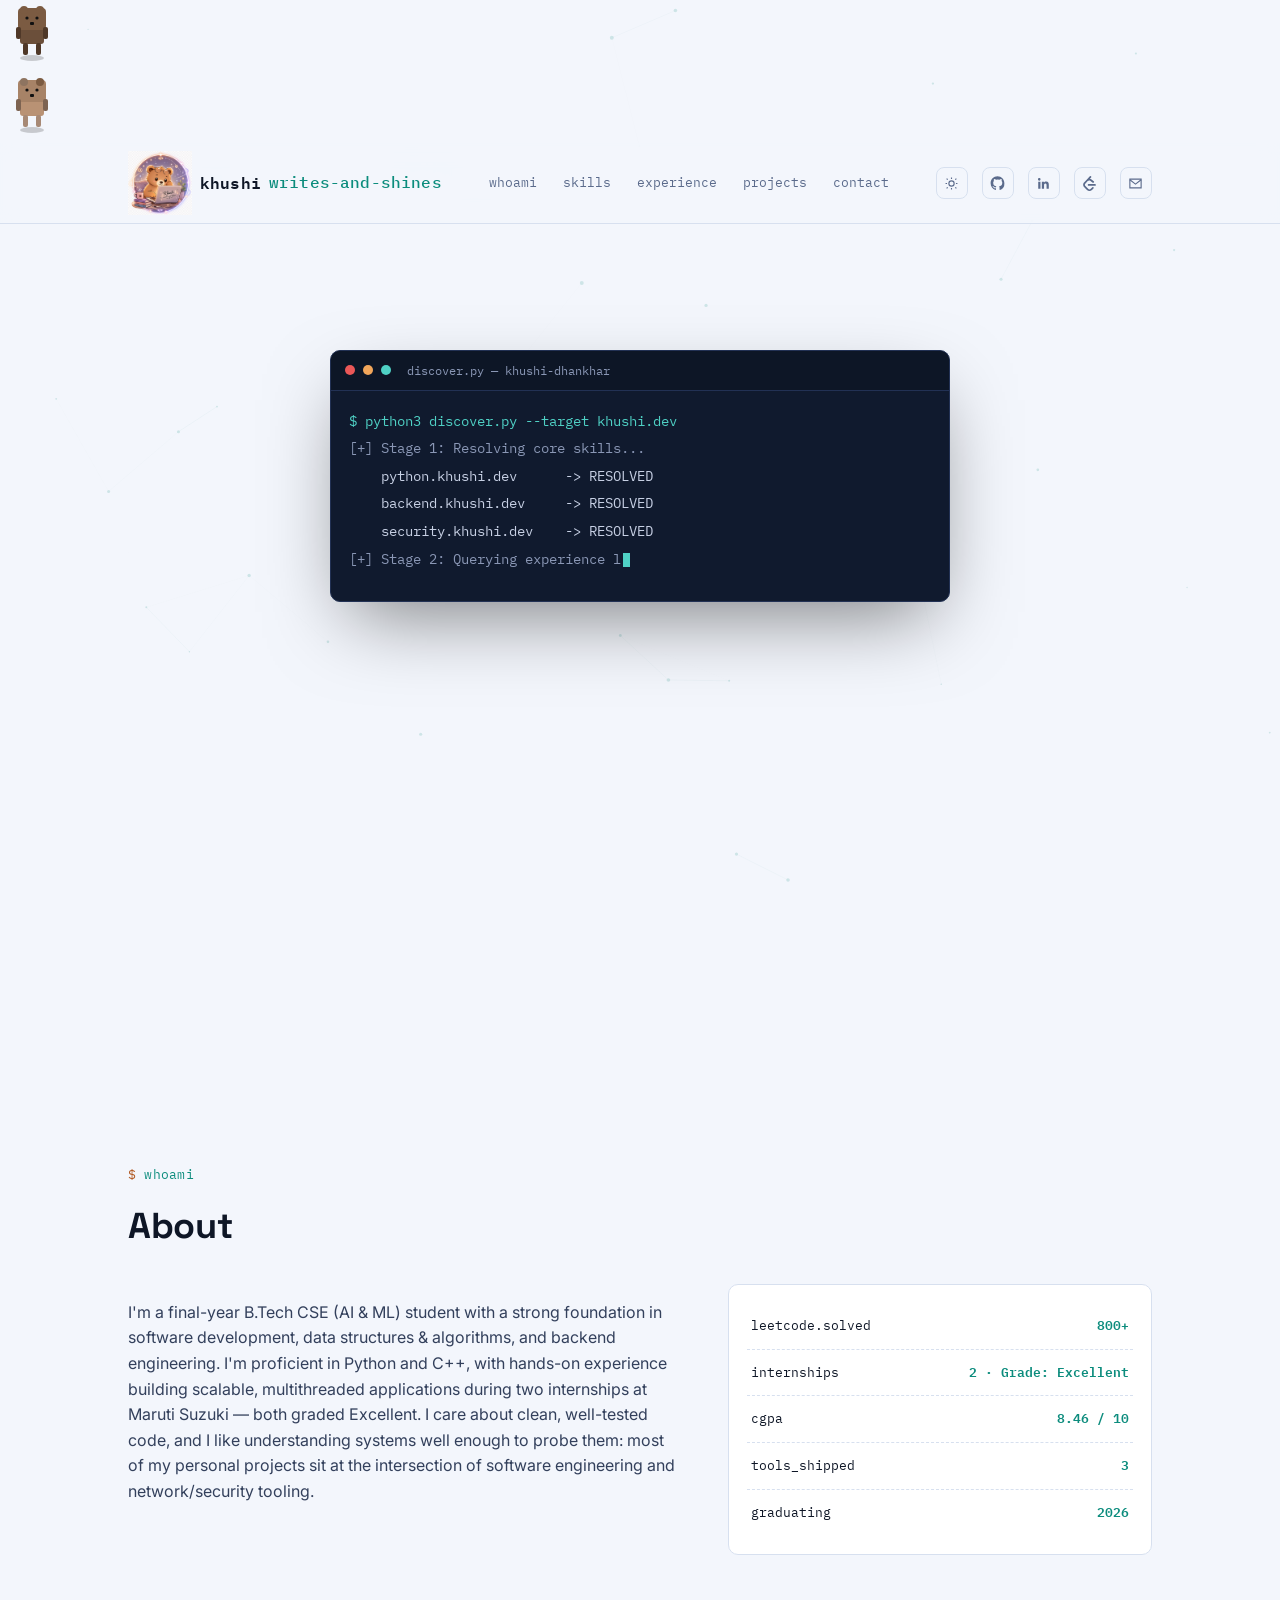
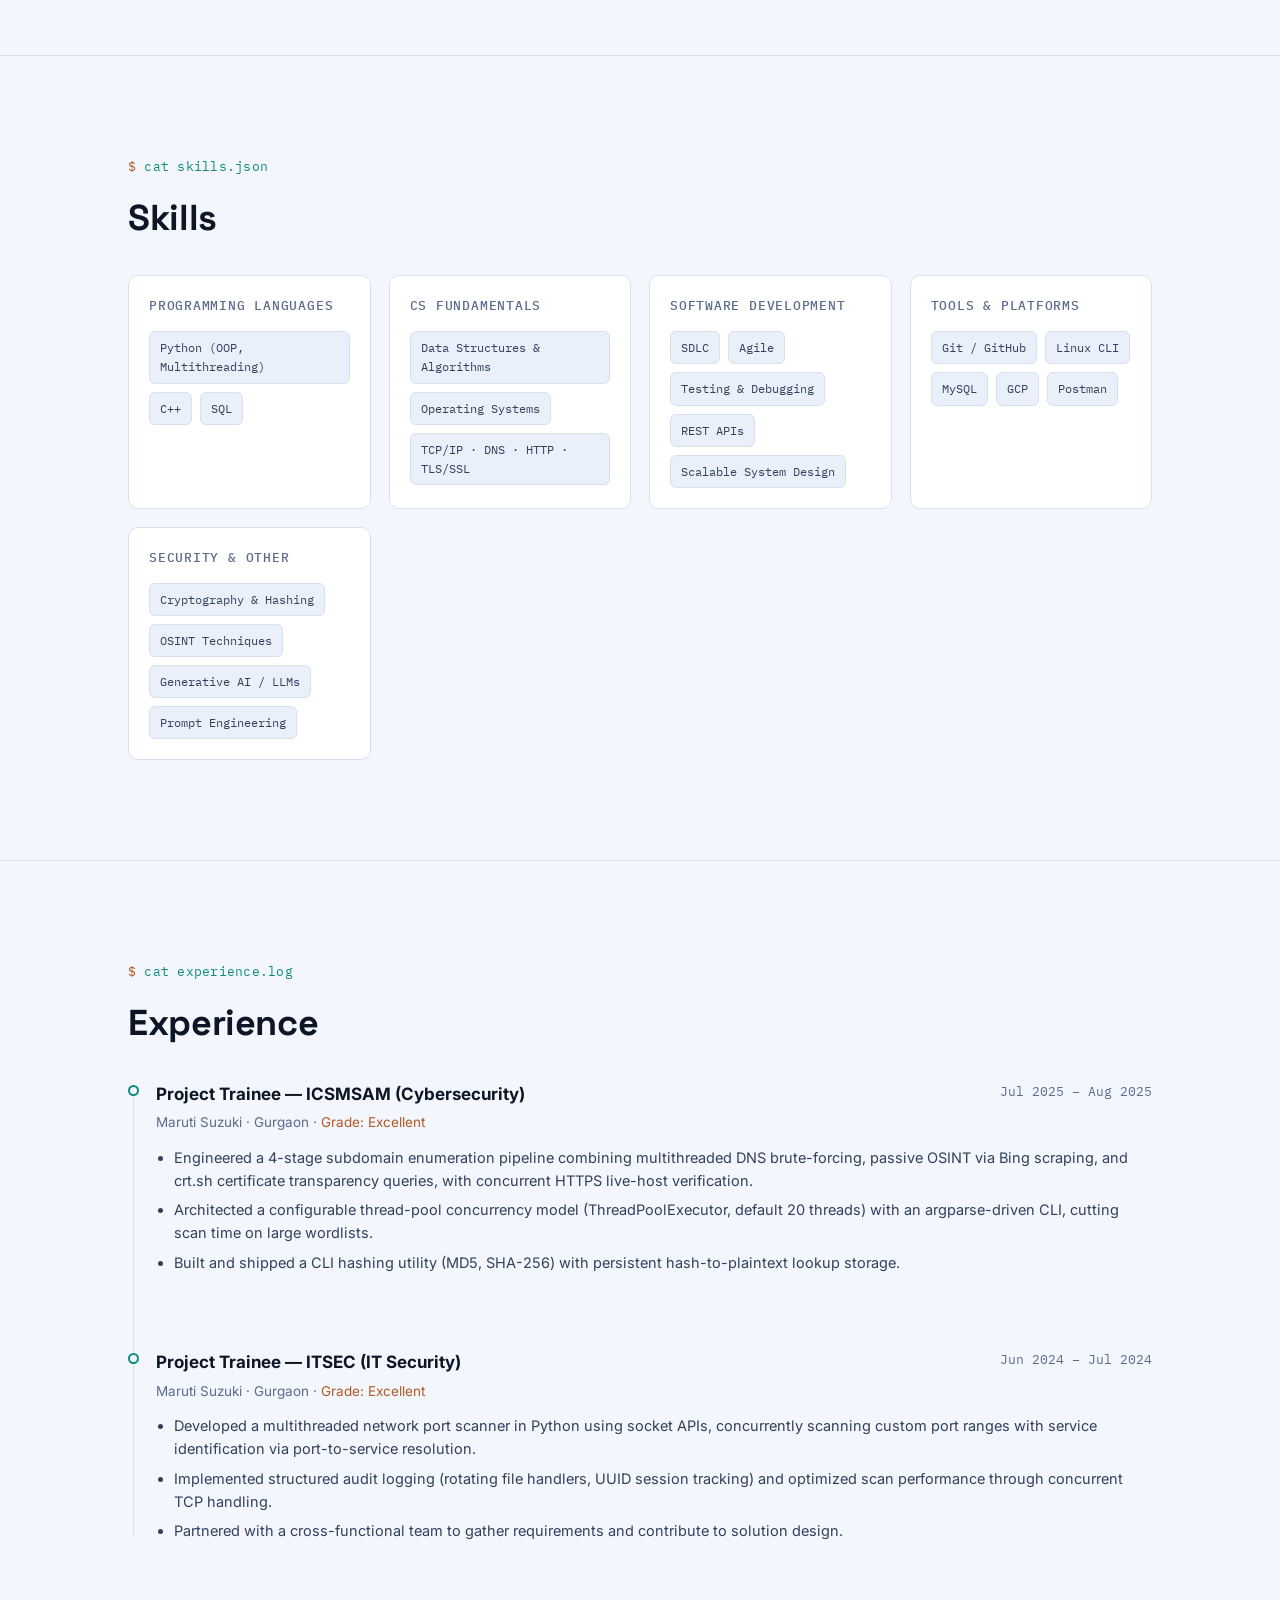
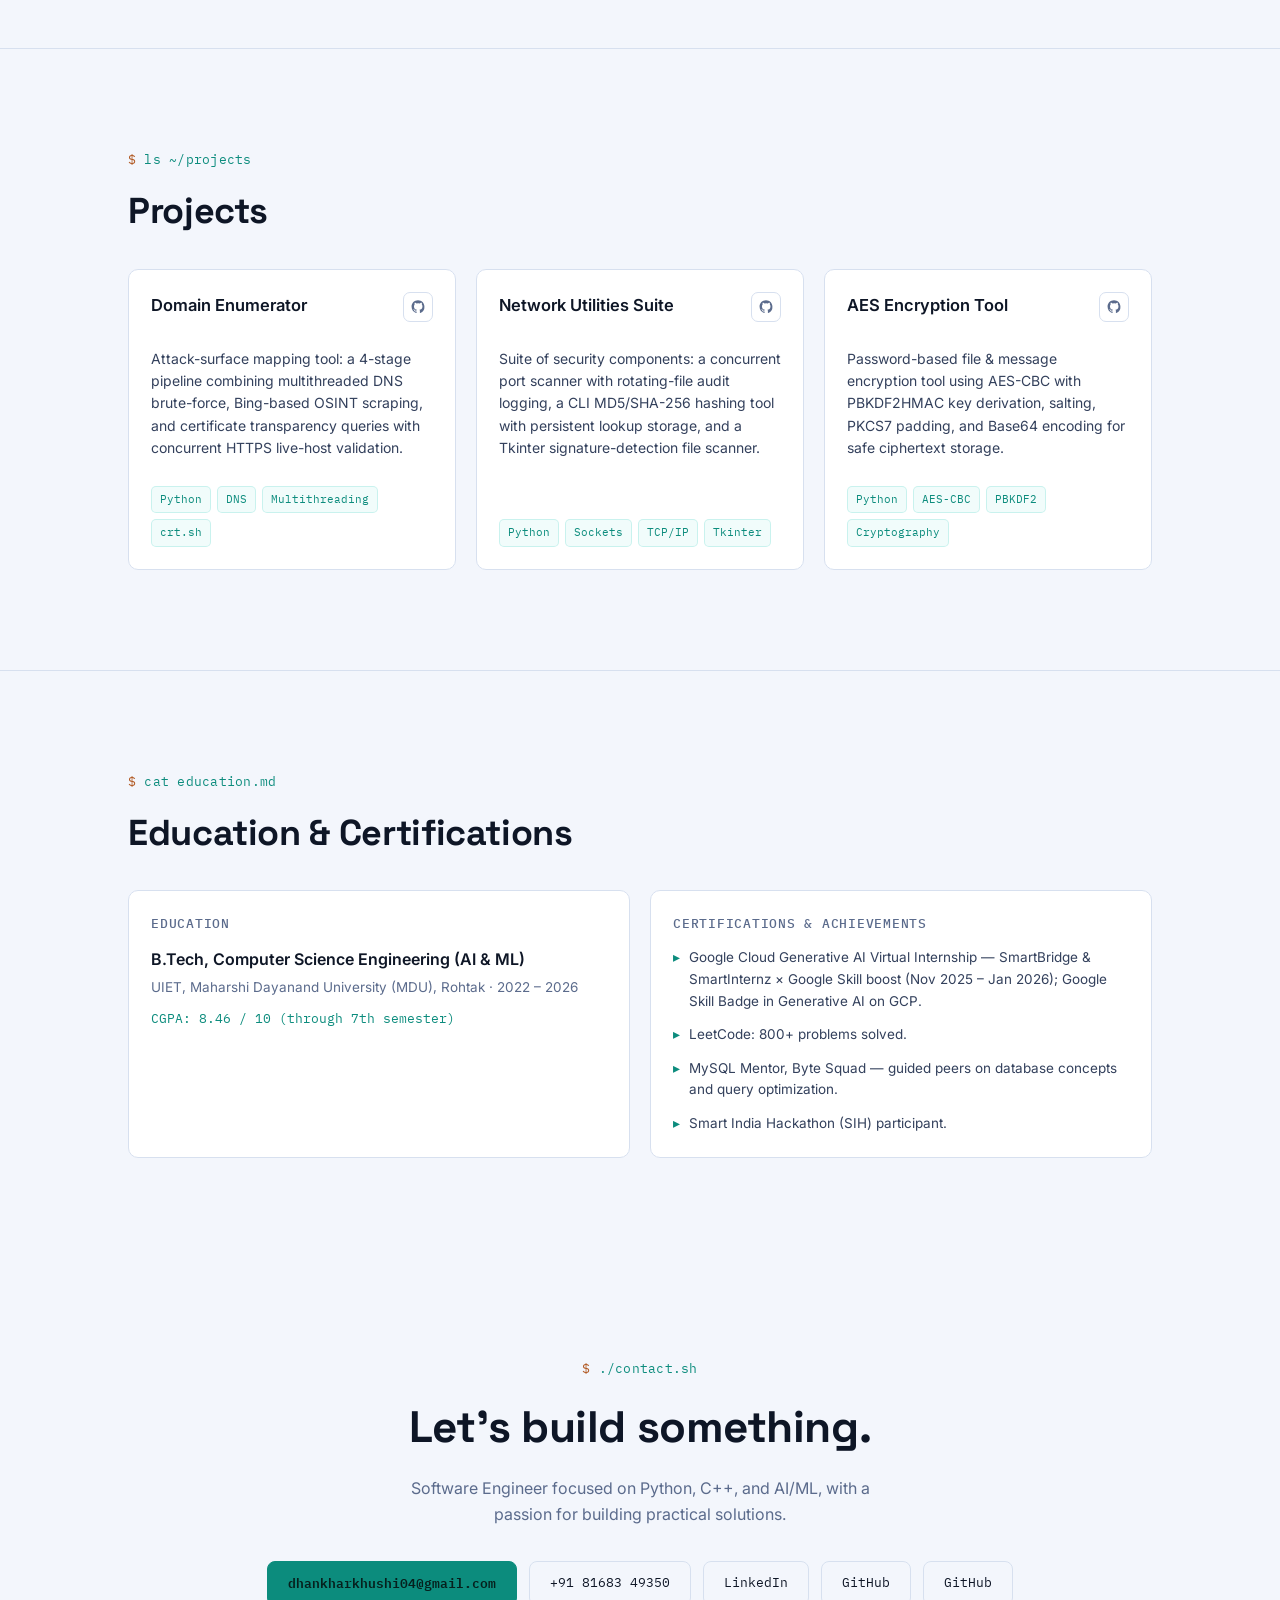
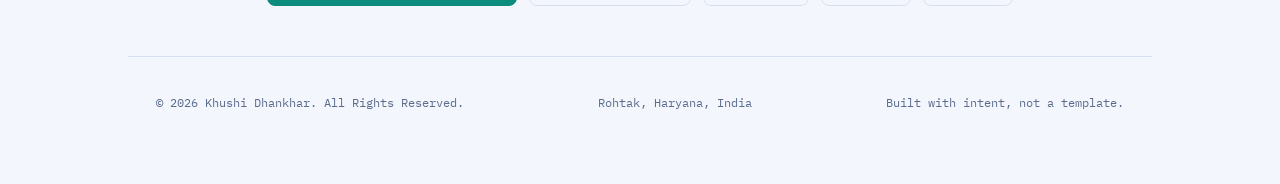
==== index.html @ 117ee854 "updated contact line" ====
<!DOCTYPE html>
<html lang="en">
<head>
<meta charset="UTF-8">
<meta name="viewport" content="width=device-width, initial-scale=1.0">
<title>Khushi Dhankhar — Software Engineer</title>
<link rel="icon" type="image/png" href="assets/icons/favicon4.png", height="32" width="32">  <!-- logo on tab -->

<link rel="preconnect" href="https://fonts.googleapis.com">
<link rel="preconnect" href="https://fonts.gstatic.com" crossorigin>
<link href="https://fonts.googleapis.com/css2?family=Space+Grotesk:wght@500;600;700&family=IBM+Plex+Mono:wght@400;500;600&family=Inter:wght@400;500;600;700&display=swap" rel="stylesheet">

<link rel="stylesheet" href="css/variables.css">
<link rel="stylesheet" href="css/header.css">
<link rel="stylesheet" href="css/hero.css">
<link rel="stylesheet" href="css/about.css">
<link rel="stylesheet" href="css/skills.css">
<link rel="stylesheet" href="css/experience.css">
<link rel="stylesheet" href="css/projects.css">
<link rel="stylesheet" href="css/education.css">
<link rel="stylesheet" href="css/footer.css">
<link rel="stylesheet" href="css/animations.css">
<link rel="stylesheet" href="css/responsive.css">

</head>
<body>

<canvas id="netbg"></canvas>

 <!-- Bear -->
    <div id="bear">
        <img src="bear/bear.svg" alt="Bear">
    </div>
    <div id="bear">
        <img src="bear/bear1.svg" alt="Bear">
    </div>

<header class="site">
  <div class="wrap">
    <a href="#top" class="logo">
      <!-- <svg class="logo-mark" viewBox="0 0 24 24" fill="currentColor" aria-hidden="true">
        <path d="M12 2c.6 3.4 1.4 5.6 2.6 6.8C15.8 10 18 10.8 21.4 11.4c.8.1.8 1.2 0 1.3-3.4.6-5.6 1.4-6.8 2.6-1.2 1.2-2 3.4-2.6 6.8-.1.8-1.2.8-1.3 0-.6-3.4-1.4-5.6-2.6-6.8C6.9 14.1 4.7 13.3 1.3 12.7c-.8-.1-.8-1.2 0-1.3 3.4-.6 5.6-1.4 6.8-2.6C9.3 7.6 10.1 5.4 10.7 2c.1-.8 1.2-.8 1.3 0Z"/>
      </svg> -->

      <img src="assets/icons/favicon4.png" alt="Khushi Writes and Shines Logo" class="logo-mark"> 
      khushi<span class="logo-accent">Writes-And-Shines</span>
    </a>
    <nav class="links">
      <a href="#about">whoami</a>
      <a href="#skills">skills</a>
      <a href="#experience">experience</a>
      <a href="#projects">projects</a>
      <a href="#contact">contact</a>
    </nav>
    <nav class="icons">
      <button id="themeToggle" class="theme-toggle" aria-label="Switch to light theme" aria-pressed="false">
        <svg class="icon-moon" viewBox="0 0 24 24" fill="none" stroke="currentColor" stroke-width="1.8"><path d="M21 12.8A9 9 0 1 1 11.2 3a7 7 0 0 0 9.8 9.8Z"/></svg>
        <svg class="icon-sun" viewBox="0 0 24 24" fill="none" stroke="currentColor" stroke-width="1.8"><circle cx="12" cy="12" r="4.2"/><path d="M12 2.5v2.4M12 19.1v2.4M4.2 4.2l1.7 1.7M18.1 18.1l1.7 1.7M2.5 12h2.4M19.1 12h2.4M4.2 19.8l1.7-1.7M18.1 5.9l1.7-1.7"/></svg>
      </button>
      <a href="https://github.com/KhushiDhankhar" target="_blank" rel="noopener" aria-label="GitHub">
        <svg viewBox="0 0 24 24" fill="currentColor"><path d="M12 .5C5.73.5.98 5.24.98 11.52c0 5.02 3.26 9.28 7.77 10.78.57.1.78-.25.78-.55v-2.1c-3.16.69-3.83-1.34-3.83-1.34-.52-1.31-1.26-1.66-1.26-1.66-1.03-.7.08-.69.08-.69 1.14.08 1.74 1.17 1.74 1.17 1.01 1.74 2.65 1.24 3.3.95.1-.73.4-1.24.72-1.53-2.52-.29-5.17-1.26-5.17-5.6 0-1.24.44-2.25 1.17-3.05-.12-.29-.51-1.45.11-3.02 0 0 .96-.31 3.14 1.16a10.9 10.9 0 0 1 5.72 0c2.18-1.47 3.14-1.16 3.14-1.16.62 1.57.23 2.73.11 3.02.73.8 1.17 1.81 1.17 3.05 0 4.35-2.66 5.31-5.19 5.59.41.35.77 1.04.77 2.1v3.11c0 .3.21.66.79.55A11.03 11.03 0 0 0 23 11.52C23 5.24 18.27.5 12 .5Z"/></svg>
      </a>
      <a href="https://linkedin.com/in/khushi-dhankhar-20130525a/" target="_blank" rel="noopener" aria-label="LinkedIn">
        <svg viewBox="0 0 24 24" fill="currentColor"><path d="M20.45 20.45h-3.56v-5.58c0-1.33-.02-3.04-1.85-3.04-1.86 0-2.14 1.45-2.14 2.94v5.68H9.34V9h3.42v1.56h.05c.48-.9 1.64-1.85 3.38-1.85 3.61 0 4.28 2.38 4.28 5.47v6.27ZM5.34 7.43a2.07 2.07 0 1 1 0-4.13 2.07 2.07 0 0 1 0 4.13ZM7.12 20.45H3.56V9h3.56v11.45Z"/></svg>
      </a>
      <a href="https://leetcode.com/u/khushi_915/" target="_blank" rel="noopener" aria-label="LeetCode">
      <svg role="img" viewBox="0 0 24 24" fill="currentColor">
        <path d="M13.483 0a1.374 1.374 0 0 0-.961.438L7.116 6.226l-3.854 4.126a5.266 5.266 0 0 0-1.209 2.104 5.35 5.35 0 0 0-.125.513 5.527 5.527 0 0 0 .062 2.362 5.83 5.83 0 0 0 .349 1.017 5.938 5.938 0 0 0 1.271 1.818l4.277 4.193.039.038c2.248 2.165 5.852 2.133 8.063-.074l2.396-2.392c.54-.54.54-1.414.003-1.955a1.378 1.378 0 0 0-1.951-.003l-2.396 2.392a3.021 3.021 0 0 1-4.205.038l-.02-.019-4.276-4.193c-.652-.64-.972-1.469-.948-2.263a2.68 2.68 0 0 1 .066-.523 2.545 2.545 0 0 1 .619-1.164L9.13 8.114c1.058-1.134 3.204-1.27 4.43-.278l3.501 2.831c.593.48 1.461.387 1.94-.207a1.384 1.384 0 0 0-.207-1.943l-3.5-2.831c-.8-.647-1.766-1.045-2.774-1.202l2.015-2.158A1.384 1.384 0 0 0 13.483 0zm-2.866 12.815a1.38 1.38 0 0 0-1.38 1.382 1.38 1.38 0 0 0 1.38 1.382H20.79a1.38 1.38 0 0 0 1.38-1.382 1.38 1.38 0 0 0-1.38-1.382z"/>
      </svg>
    </a>
      <a href="mailto:dhankharkhushi04@gmail.com" aria-label="Email">
        <svg viewBox="0 0 24 24" fill="none" stroke="currentColor" stroke-width="1.8"><path d="M3 5h18v14H3z"/><path d="m3 6 9 7 9-7"/></svg>
      </a>
    </nav>
  </div>
</header>

<main id="top">

  <!-- HERO -->
  <section class="hero" style="border:none; padding-bottom:20px;">
    <div class="terminal">
      <div class="terminal-bar">
        <span class="dot r"></span><span class="dot y"></span><span class="dot g"></span>
        <span class="terminal-title">discover.py — khushi-dhankhar</span>
      </div>
      <div class="terminal-body" id="termBody" aria-live="polite"></div>
    </div>

    <h1 class="hero-name" id="heroName">Khushi</h1>
    <div class="hero-role mono" id="heroRole">Backend Engineer | Systems & Security Focus</div>
    <div class="hero-loc" id="heroLoc">Rohtak, Haryana, India · Final-year B.Tech CSE (AI &amp; ML)</div>
    <div class="hero-cta" id="heroCta">
      <a class="btn primary" href=".\assets\Khushi_Dhankhar_Resume_Generic.pdf" target="_blank" rel="noopener">↓ Resume</a>
      <a class="btn" href="https://github.com/KhushiDhankhar" target="_blank" rel="noopener">GitHub</a>
      <a class="btn" href="#projects">View Projects</a>
    </div>

    <div class="scroll-cue" id="scrollCue">SCROLL<div class="bar"></div></div>
  </section>

 <!-- ABOUT -->
  <section id="about">
    <div class="wrap">
      <div class="eyebrow">whoami</div>
      <h2 class="sec-title fade-up">About</h2>
      <div class="about-grid">
        <p class="fade-up">
          I'm a final-year B.Tech CSE (AI &amp; ML) student with a strong foundation in software development,
          data structures &amp; algorithms, and backend engineering. I'm proficient in Python and C++, with
          hands-on experience building scalable, multithreaded applications during two internships at
          Maruti Suzuki — both graded Excellent. I care about clean, well-tested code, and I like understanding
          systems well enough to probe them: most of my personal projects sit at the intersection of software
          engineering and network/security tooling.
        </p>
        <div class="stat-panel fade-up">
          <div class="stat-row"><span>leetcode.solved</span><span class="val">800+</span></div>
          <div class="stat-row"><span>internships</span><span class="val">2 · Grade: Excellent</span></div>
          <div class="stat-row"><span>cgpa</span><span class="val">8.46 / 10</span></div>
          <div class="stat-row"><span>tools_shipped</span><span class="val">3</span></div>
          <div class="stat-row"><span>graduating</span><span class="val">2026</span></div>
        </div>
      </div>
    </div>
  </section>

  <!-- SKILLS -->
  <section id="skills">
    <div class="wrap">
      <div class="eyebrow">cat skills.json</div>
      <h2 class="sec-title fade-up">Skills</h2>
      <div class="skills-grid">
        <div class="skill-card fade-up">
          <h3>Programming Languages</h3>
          <div class="chips">
            <span class="chip">Python (OOP, Multithreading)</span>
            <span class="chip">C++</span>
            <span class="chip">SQL</span>
          </div>
        </div>
        <div class="skill-card fade-up">
          <h3>CS Fundamentals</h3>
          <div class="chips">
            <span class="chip">Data Structures &amp; Algorithms</span>
            <span class="chip">Operating Systems</span>
            <span class="chip">TCP/IP · DNS · HTTP · TLS/SSL</span>
          </div>
        </div>
        <div class="skill-card fade-up">
          <h3>Software Development</h3>
          <div class="chips">
            <span class="chip">SDLC</span>
            <span class="chip">Agile</span>
            <span class="chip">Testing &amp; Debugging</span>
            <span class="chip">REST APIs</span>
            <span class="chip">Scalable System Design</span>
          </div>
        </div>
        <div class="skill-card fade-up">
          <h3>Tools &amp; Platforms</h3>
          <div class="chips">
            <span class="chip">Git / GitHub</span>
            <span class="chip">Linux CLI</span>
            <span class="chip">MySQL</span>
            <span class="chip">GCP</span>
            <span class="chip">Postman</span>
          </div>
        </div>
        <div class="skill-card fade-up">
          <h3>Security &amp; Other</h3>
          <div class="chips">
            <span class="chip">Cryptography &amp; Hashing</span>
            <span class="chip">OSINT Techniques</span>
            <span class="chip">Generative AI / LLMs</span>
            <span class="chip">Prompt Engineering</span>
          </div>
        </div>
      </div>
    </div>
  </section>

  <!-- EXPERIENCE -->
  <section id="experience">
    <div class="wrap">
      <div class="eyebrow">cat experience.log</div>
      <h2 class="sec-title fade-up">Experience</h2>
      <div class="timeline">
        <div class="tl-item fade-up">
          <div class="tl-dot"></div>
          <div class="tl-head">
            <div class="tl-role"><b>Project Trainee — ICSMSAM (Cybersecurity)</b></div>
            <div class="tl-date">Jul 2025 – Aug 2025</div>
          </div>
          <div class="tl-sub">Maruti Suzuki · Gurgaon · <span class="grade">Grade: Excellent</span></div>
          <ul>
            <li>Engineered a 4-stage subdomain enumeration pipeline combining multithreaded DNS brute-forcing, passive OSINT via Bing scraping, and crt.sh certificate transparency queries, with concurrent HTTPS live-host verification.</li>
            <li>Architected a configurable thread-pool concurrency model (ThreadPoolExecutor, default 20 threads) with an argparse-driven CLI, cutting scan time on large wordlists.</li>
            <li>Built and shipped a CLI hashing utility (MD5, SHA-256) with persistent hash-to-plaintext lookup storage.</li>
          </ul>
          <br>
        </div>
        <div class="tl-item fade-up">
          <div class="tl-dot"></div>
          <div class="tl-head">
            <div class="tl-role"><b>Project Trainee — ITSEC (IT Security)</b></div>
            <div class="tl-date">Jun 2024 – Jul 2024</div>
          </div>
          <div class="tl-sub">Maruti Suzuki · Gurgaon · <span class="grade">Grade: Excellent</span></div>
          <ul>
            <li>Developed a multithreaded network port scanner in Python using socket APIs, concurrently scanning custom port ranges with service identification via port-to-service resolution.</li>
            <li>Implemented structured audit logging (rotating file handlers, UUID session tracking) and optimized scan performance through concurrent TCP handling.</li>
            <li>Partnered with a cross-functional team to gather requirements and contribute to solution design.</li>
          </ul>
        </div>
      </div>
    </div>
  </section>

  <!-- PROJECTS -->
  <section id="projects">
    <div class="wrap">
      <div class="eyebrow">ls ~/projects</div>
      <h2 class="sec-title fade-up">Projects</h2>
      <div class="proj-grid">
        <div class="proj-card fade-up">
          <div class="proj-top">
            <div class="proj-title">Domain Enumerator</div>
            <a class="proj-link" href="https://github.com/KhushiDhankhar/subdomain-enumerator" target="_blank" rel="noopener" aria-label="View on GitHub">
              <svg viewBox="0 0 24 24" fill="currentColor"><path d="M12 .5C5.73.5.98 5.24.98 11.52c0 5.02 3.26 9.28 7.77 10.78.57.1.78-.25.78-.55v-2.1c-3.16.69-3.83-1.34-3.83-1.34-.52-1.31-1.26-1.66-1.26-1.66-1.03-.7.08-.69.08-.69 1.14.08 1.74 1.17 1.74 1.17 1.01 1.74 2.65 1.24 3.3.95.1-.73.4-1.24.72-1.53-2.52-.29-5.17-1.26-5.17-5.6 0-1.24.44-2.25 1.17-3.05-.12-.29-.51-1.45.11-3.02 0 0 .96-.31 3.14 1.16a10.9 10.9 0 0 1 5.72 0c2.18-1.47 3.14-1.16 3.14-1.16.62 1.57.23 2.73.11 3.02.73.8 1.17 1.81 1.17 3.05 0 4.35-2.66 5.31-5.19 5.59.41.35.77 1.04.77 2.1v3.11c0 .3.21.66.79.55A11.03 11.03 0 0 0 23 11.52C23 5.24 18.27.5 12 .5Z"/></svg>
            </a>
          </div>
          <p class="proj-desc">Attack-surface mapping tool: a 4-stage pipeline combining multithreaded DNS brute-force, Bing-based OSINT scraping, and certificate transparency queries with concurrent HTTPS live-host validation.</p>
          <div class="proj-tags"><span>Python</span><span>DNS</span><span>Multithreading</span><span>crt.sh</span></div>
        </div>

        <div class="proj-card fade-up">
          <div class="proj-top">
            <div class="proj-title">Network Utilities Suite</div>
            <a class="proj-link" href="https://github.com/KhushiDhankhar/network-utilitity-tools" target="_blank" rel="noopener" aria-label="View on GitHub">
              <svg viewBox="0 0 24 24" fill="currentColor"><path d="M12 .5C5.73.5.98 5.24.98 11.52c0 5.02 3.26 9.28 7.77 10.78.57.1.78-.25.78-.55v-2.1c-3.16.69-3.83-1.34-3.83-1.34-.52-1.31-1.26-1.66-1.26-1.66-1.03-.7.08-.69.08-.69 1.14.08 1.74 1.17 1.74 1.17 1.01 1.74 2.65 1.24 3.3.95.1-.73.4-1.24.72-1.53-2.52-.29-5.17-1.26-5.17-5.6 0-1.24.44-2.25 1.17-3.05-.12-.29-.51-1.45.11-3.02 0 0 .96-.31 3.14 1.16a10.9 10.9 0 0 1 5.72 0c2.18-1.47 3.14-1.16 3.14-1.16.62 1.57.23 2.73.11 3.02.73.8 1.17 1.81 1.17 3.05 0 4.35-2.66 5.31-5.19 5.59.41.35.77 1.04.77 2.1v3.11c0 .3.21.66.79.55A11.03 11.03 0 0 0 23 11.52C23 5.24 18.27.5 12 .5Z"/></svg>
            </a>
          </div>
          <p class="proj-desc">Suite of security components: a concurrent port scanner with rotating-file audit logging, a CLI MD5/SHA-256 hashing tool with persistent lookup storage, and a Tkinter signature-detection file scanner.</p>
          <div class="proj-tags"><span>Python</span><span>Sockets</span><span>TCP/IP</span><span>Tkinter</span></div>
        </div>

        <div class="proj-card fade-up">
          <div class="proj-top">
            <div class="proj-title">AES Encryption Tool</div>
            <a class="proj-link" href="https://github.com/KhushiDhankhar/aes-cbc-encrytption-decryption-tool" target="_blank" rel="noopener" aria-label="View on GitHub">
              <svg viewBox="0 0 24 24" fill="currentColor"><path d="M12 .5C5.73.5.98 5.24.98 11.52c0 5.02 3.26 9.28 7.77 10.78.57.1.78-.25.78-.55v-2.1c-3.16.69-3.83-1.34-3.83-1.34-.52-1.31-1.26-1.66-1.26-1.66-1.03-.7.08-.69.08-.69 1.14.08 1.74 1.17 1.74 1.17 1.01 1.74 2.65 1.24 3.3.95.1-.73.4-1.24.72-1.53-2.52-.29-5.17-1.26-5.17-5.6 0-1.24.44-2.25 1.17-3.05-.12-.29-.51-1.45.11-3.02 0 0 .96-.31 3.14 1.16a10.9 10.9 0 0 1 5.72 0c2.18-1.47 3.14-1.16 3.14-1.16.62 1.57.23 2.73.11 3.02.73.8 1.17 1.81 1.17 3.05 0 4.35-2.66 5.31-5.19 5.59.41.35.77 1.04.77 2.1v3.11c0 .3.21.66.79.55A11.03 11.03 0 0 0 23 11.52C23 5.24 18.27.5 12 .5Z"/></svg>
            </a>
          </div>
          <p class="proj-desc">Password-based file &amp; message encryption tool using AES-CBC with PBKDF2HMAC key derivation, salting, PKCS7 padding, and Base64 encoding for safe ciphertext storage.</p>
          <div class="proj-tags"><span>Python</span><span>AES-CBC</span><span>PBKDF2</span><span>Cryptography</span></div>
        </div>
      </div>
    </div>
  </section>

  <!-- EDUCATION & CERTS -->
  <section id="education">
    <div class="wrap">
      <div class="eyebrow">cat education.md</div>
      <h2 class="sec-title fade-up">Education &amp; Certifications</h2>
      <div class="edu-grid">
        <div class="edu-card fade-up">
          <h3>Education</h3>
          <div class="degree">B.Tech, Computer Science Engineering (AI &amp; ML)</div>
          <div class="school">UIET, Maharshi Dayanand University (MDU), Rohtak · 2022 – 2026</div>
          <div class="cgpa">CGPA: 8.46 / 10 (through 7th semester)</div>
        </div>
        <div class="edu-card fade-up">
          <h3>Certifications &amp; Achievements</h3>
          <ul class="cert-list">
            <li>Google Cloud Generative AI Virtual Internship — SmartBridge &amp; SmartInternz × Google Skill boost (Nov 2025 – Jan 2026); Google Skill Badge in Generative AI on GCP.</li>
            <li>LeetCode: 800+ problems solved.</li>
            <li>MySQL Mentor, Byte Squad — guided peers on database concepts and query optimization.</li>
            <li>Smart India Hackathon (SIH) participant.</li>
          </ul>
        </div>
      </div>
    </div>
  </section>

  <!-- CONTACT -->
  <footer id="contact">
    <div class="wrap">
      <div class="eyebrow" style="justify-content:center;">./contact.sh</div>
      <h2 class="fade-up">Let's build something.</h2>
      <p class="sub fade-up">Software Engineer focused on Python, C++, and AI/ML, with a passion for building practical solutions.</p>
      <div class="contact-row fade-up">
        <a class="btn primary" href="mailto:dhankharkhushi04@gmail.com">dhankharkhushi04@gmail.com</a>
        <a class="btn" href="tel:+918168349350">+91 81683 49350</a>
        <a class="btn" href="https://linkedin.com/in/khushi-dhankhar-20130525a/" target="_blank" rel="noopener">LinkedIn</a>
        <a class="btn" href="https://github.com/KhushiDhankhar" target="_blank" rel="noopener">GitHub</a>
        <a class="btn" href="https://github.com/KhushiDhankhar" target="_blank" rel="noopener">GitHub</a>
      </div>
      <div class="foot-bottom wrap">
        <p>&copy; <span id="copyright-year"></span> Khushi Dhankhar. All Rights Reserved.</p>
        <span>Rohtak, Haryana, India</span>
        <span>Built with intent, not a template.</span>
      </div>
    </div>
  </footer>

</main>


<script src="js/script.js"></script>
<!-- <script src="bear/bear.js"></script> -->

</body>
</html>
---- css/variables.css ----
:root{
    --ink:#0A0F1C;
    --panel:#101A2E;
    --panel-2:#0D1626;
    --line:#223154;
    --text:#E9EDF5;
    --muted:#8A97B5;
    --signal:#4FD1C5;
    --amber:#F2A65A;
    --body-text:#C7D0E4;
    --header-bg:rgba(10,15,28,0.82);
    --radius:10px;
    --maxw:1080px;

    /* terminal always stays dark regardless of page theme — real terminals do */
    --term-bg:#101A2E;
    --term-bg2:#0D1626;
    --term-border:#223154;
    --term-text:#C7D0E4;
    --term-muted:#8A97B5;
    --term-signal:#4FD1C5;
  }

  html[data-theme="light"]{
    --ink:#F3F6FC;
    --panel:#FFFFFF;
    --panel-2:#EAF0F9;
    --line:#D7E0EF;
    --text:#0E1626;
    --muted:#5B6B8C;
    --signal:#0C8C7D;
    --amber:#B15A24;
    --body-text:#33405C;
    --header-bg:rgba(243,246,252,0.86);
  }

  body{transition:background-color .35s ease, color .35s ease;}
  header.site, .terminal, .stat-panel, .skill-card, .proj-card, .edu-card, .btn, .chip, .proj-tags span{
    transition:background-color .35s ease, border-color .35s ease, color .35s ease;
  }

  *{box-sizing:border-box;}
  html{scroll-behavior:smooth;}
  body{
    margin:0;
    background:var(--ink);
    color:var(--text);
    font-family:'Inter', sans-serif;
    line-height:1.6;
    -webkit-font-smoothing:antialiased;
  }
  ::selection{background:var(--signal); color:#06201D;}

  a{color:inherit;}
  a:focus-visible, button:focus-visible{
    outline:2px solid var(--signal);
    outline-offset:3px;
    border-radius:4px;
  }

  h1,h2,h3{font-family:'Space Grotesk', sans-serif; margin:0; letter-spacing:-0.01em;}
  .mono{font-family:'IBM Plex Mono', monospace;}

  .wrap{max-width:var(--maxw); margin:0 auto; padding:0 28px;}

  /* ---------- ambient network background ---------- */
  #netbg{
    position:fixed; inset:0; z-index:0; pointer-events:none;
    opacity:0.35;
  }
---- css/header.css ----
/* ---------- sticky header ---------- */
  header.site{
    position:sticky; top:0; z-index:50;
    background:var(--header-bg);
    backdrop-filter:blur(10px);
    border-bottom:1px solid var(--line);
  }
  header.site .wrap{
    display:flex; align-items:center; justify-content:space-between;
    height:80px;
  }
  .logo{
    font-family:'IBM Plex Mono', monospace;
    font-weight:600; font-size:16px; letter-spacing:0.01em;
    color:var(--text); text-decoration:none;
    display:flex; align-items:center; gap:8px;
    text-transform:lowercase;
  }
  .logo-accent{
    color:var(--signal); font-weight:500;
  }
  .logo-mark{
    width:64px; height:64px; color:var(--amber); flex-shrink:0;
    animation:sparkle 3.2s ease-in-out infinite;
    transform-origin:center;
  }
  @keyframes sparkle{
    0%, 100%{opacity:1; transform:scale(1) rotate(0deg);}
    50%{opacity:0.75; transform:scale(0.88) rotate(8deg);}
  }
  nav.links{display:flex; gap:26px; align-items:center;}
  nav.links a{
    font-family:'IBM Plex Mono', monospace;
    font-size:13px; color:var(--muted); text-decoration:none;
    transition:color .2s ease;
  }
  nav.links a:hover{color:var(--signal);}
  nav.icons{display:flex; gap:14px;}
  nav.icons a{
    width:32px; height:32px; display:flex; align-items:center; justify-content:center;
    border:1px solid var(--line); border-radius:8px; color:var(--muted);
    transition:all .2s ease;
  }
  nav.icons a:hover{color:var(--signal); border-color:var(--signal);}
  nav.icons svg{width:15px; height:15px;}

  .theme-toggle{
    width:32px; height:32px; display:flex; align-items:center; justify-content:center;
    border:1px solid var(--line); border-radius:8px; color:var(--muted);
    background:transparent; cursor:pointer; transition:all .2s ease;
    padding:0;
  }
  .theme-toggle:hover{color:var(--signal); border-color:var(--signal);}
  .theme-toggle svg{width:15px; height:15px;}
  .theme-toggle .icon-sun{display:none;}
  html[data-theme="light"] .theme-toggle .icon-sun{display:block;}
  html[data-theme="light"] .theme-toggle .icon-moon{display:none;}

  @media(max-width:720px){
    nav.links{display:none;}
  }
---- css/hero.css ----
/* ---------- hero ---------- */
  .hero{
    position:relative; z-index:1;
    min-height:calc(100vh - 60px);
    display:flex; flex-direction:column; align-items:center; justify-content:center;
    padding:60px 28px 40px;
    text-align:center;
  }

  .terminal{
    width:100%; max-width:620px;
    background:var(--term-bg);
    border:1px solid var(--term-border);
    border-radius:var(--radius);
    box-shadow:0 30px 80px -20px rgba(0,0,0,0.5);
    text-align:left;
    overflow:hidden;
  }
  .terminal-bar{
    display:flex; align-items:center; gap:8px;
    padding:10px 14px;
    border-bottom:1px solid var(--term-border);
    background:var(--term-bg2);
  }
  .dot{width:10px; height:10px; border-radius:50%;}
  .dot.r{background:#EB5757;} .dot.y{background:#F2A65A;} .dot.g{background:#4FD1C5;}
  .terminal-title{
    margin-left:8px; font-family:'IBM Plex Mono', monospace; font-size:12px; color:var(--term-muted);
  }
  .terminal-body{
    padding:20px 18px 22px;
    font-family:'IBM Plex Mono', monospace;
    font-size:13.5px;
    color:var(--term-text);
    min-height:210px;
  }
  .terminal-body .line{margin:0 0 6px; white-space:pre-wrap; word-break:break-word;}
  .terminal-body .prompt{color:var(--term-signal);}
  .terminal-body .ok{color:var(--term-signal);}
  .terminal-body .dim{color:var(--term-muted);}
  .cursor{
    display:inline-block; width:7px; height:14px; background:var(--term-signal);
    margin-left:2px; vertical-align:middle;
    animation:blink 1s steps(1) infinite;
  }
  @keyframes blink{50%{opacity:0;}}

  .hero-name{
    margin-top:36px;
    font-size:clamp(34px, 6vw, 58px);
    font-weight:700;
    opacity:0; transform:translateY(10px);
  }
  .hero-role{
    margin-top:10px;
    font-family:'IBM Plex Mono', monospace;
    font-size:clamp(13px, 2vw, 16px);
    color:var(--signal);
    opacity:0; transform:translateY(10px);
  }
  .hero-loc{
    margin-top:8px; color:var(--muted); font-size:14px;
    opacity:0; transform:translateY(10px);
  }
  .hero-cta{
    margin-top:30px;
    display:flex; gap:14px; flex-wrap:wrap; justify-content:center;
    opacity:0; transform:translateY(10px);
  }
  .btn{
    font-family:'IBM Plex Mono', monospace; font-size:13px;
    padding:11px 20px; border-radius:8px;
    text-decoration:none;
    border:1px solid var(--line);
    color:var(--text);
    transition:all .2s ease;
    display:inline-flex; align-items:center; gap:8px;
  }
  .btn.primary{background:var(--signal); color:#06201D; border-color:var(--signal); font-weight:600;}
  .btn.primary:hover{background:#68e3d8;}
  .btn:not(.primary):hover{border-color:var(--signal); color:var(--signal);}

  .reveal{animation:rise .7s ease forwards;}
  @keyframes rise{to{opacity:1; transform:translateY(0);}}

  .scroll-cue{
    margin-top:56px; color:var(--muted); font-size:11px;
    font-family:'IBM Plex Mono', monospace; letter-spacing:0.15em;
    display:flex; flex-direction:column; align-items:center; gap:8px;
    opacity:0;
  }
  .scroll-cue .bar{width:1px; height:26px; background:var(--line); position:relative; overflow:hidden;}
  .scroll-cue .bar::after{
    content:''; position:absolute; top:-100%; left:0; width:100%; height:100%;
    background:var(--signal); animation:drop 1.8s ease-in-out infinite;
  }
  @keyframes drop{ to{top:100%;} }

  /* ---------- sections ---------- */
  section{
    position:relative; z-index:1;
    padding:100px 0;
    border-bottom:1px solid var(--line);
  }
  section:last-of-type{border-bottom:none;}

  .eyebrow{
    font-family:'IBM Plex Mono', monospace;
    font-size:12.5px; color:var(--signal);
    letter-spacing:0.02em;
    margin-bottom:14px;
    display:flex; align-items:center; gap:8px;
  }
  .eyebrow::before{content:'$'; color:var(--amber);}
  h2.sec-title{font-size:clamp(26px,4vw,36px); margin-bottom:28px;}

  .fade-up{opacity:0; transform:translateY(24px); transition:opacity .7s ease, transform .7s ease;}
  .fade-up.in{opacity:1; transform:translateY(0);}
---- css/about.css ----
/* about */
  .about-grid{display:grid; grid-template-columns:1.3fr 1fr; gap:48px; align-items:start;}
  .about-grid p{color:var(--body-text); font-size:16px;}
  .stat-panel{
    background:var(--panel); border:1px solid var(--line); border-radius:var(--radius);
    padding:18px;
  }
  .stat-row{
    display:flex; justify-content:space-between; align-items:baseline;
    padding:12px 4px; border-bottom:1px dashed var(--line);
    font-family:'IBM Plex Mono', monospace; font-size:13px;
  }
  .stat-row:last-child{border-bottom:none;}
  .stat-row .val{color:var(--signal); font-weight:600;}
  @media(max-width:800px){.about-grid{grid-template-columns:1fr;}}
---- css/skills.css ----
/* skills */
  .skills-grid{display:grid; grid-template-columns:repeat(auto-fit, minmax(240px,1fr)); gap:18px;}
  .skill-card{
    background:var(--panel); border:1px solid var(--line); border-radius:var(--radius);
    padding:20px;
  }
  .skill-card h3{
    font-family:'IBM Plex Mono', monospace; font-size:13px; color:var(--muted);
    text-transform:uppercase; letter-spacing:0.06em; margin-bottom:14px; font-weight:500;
  }
  .chips{display:flex; flex-wrap:wrap; gap:8px;}
  .chip{
    font-family:'IBM Plex Mono', monospace; font-size:12px;
    padding:6px 10px; border-radius:6px;
    background:var(--panel-2); border:1px solid var(--line); color:var(--body-text);
  }
---- css/experience.css ----
/* experience timeline */
  .timeline{
    position:relative; 
    padding-left:28px;
  }
  .timeline::before{
    content:''; position:absolute; left:5px; top:6px; bottom:6px; width:1px; background:var(--line);
  }

  .tl-item{
    position:relative;
    padding-bottom:44px;
    }

  .tl-item:last-child{
    padding-bottom:0;
  }

  .tl-dot{
    position:absolute; left:-28px; top:4px; width:11px; height:11px; border-radius:50%;
    background:var(--ink); border:2px solid var(--signal);
  }

  .tl-head{
    display:flex;
    flex-wrap:wrap;
    justify-content:space-between;
    gap:8px;
    margin-bottom:4px;
  }
  .tl-role{
    font-weight:600; 
    font-size:17px;
  }
  .tl-date{
    font-family:'IBM Plex Mono', monospace; 
    font-size:12.5px; 
    color:var(--muted);
  }

  .tl-sub{
    color:var(--muted);
     font-size:13.5px; 
     margin-bottom:12px;
    }

  .tl-sub .grade{
    color:var(--amber);
  }
  .tl-item ul{
    margin:0;
     padding-left:18px;
      color:var(--body-text); 
      font-size:14.5px;
    }

  .tl-item li{
    margin-bottom:6px;
  }
---- css/projects.css ----
/* projects */
  .proj-grid{display:grid; grid-template-columns:repeat(auto-fit, minmax(280px,1fr)); gap:20px;}
  .proj-card{
    background:var(--panel); border:1px solid var(--line); border-radius:var(--radius);
    padding:22px; display:flex; flex-direction:column; gap:12px;
    transition:border-color .2s ease, transform .2s ease;
  }
  .proj-card:hover{border-color:var(--signal); transform:translateY(-3px);}
  .proj-top{display:flex; justify-content:space-between; align-items:flex-start; gap:10px;}
  .proj-title{font-size:16.5px; font-weight:600;}
  .proj-link{
    width:30px; height:30px; flex-shrink:0; border:1px solid var(--line); border-radius:7px;
    display:flex; align-items:center; justify-content:center; color:var(--muted);
    transition:all .2s ease;
  }
  .proj-card:hover .proj-link{color:var(--signal); border-color:var(--signal);}
  .proj-link svg{width:14px; height:14px;}
  .proj-desc{color:var(--body-text); font-size:14px; flex-grow:1;}
  .proj-tags{display:flex; flex-wrap:wrap; gap:6px;}
  .proj-tags span{
    font-family:'IBM Plex Mono', monospace; font-size:11px; color:var(--signal);
    background:rgba(79,209,197,0.08); border:1px solid rgba(79,209,197,0.25);
    padding:4px 8px; border-radius:5px;
  }
---- css/education.css ----
/* education / certs */
  .edu-grid{display:grid; grid-template-columns:1fr 1fr; gap:20px;}
  .edu-card{
    background:var(--panel); border:1px solid var(--line); border-radius:var(--radius); padding:22px;
  }
  .edu-card h3{font-family:'IBM Plex Mono', monospace; font-size:12.5px; color:var(--muted); text-transform:uppercase; letter-spacing:0.06em; margin-bottom:14px; font-weight:500;}
  .edu-card .degree{font-weight:600; font-size:16px; margin-bottom:4px;}
  .edu-card .school{color:var(--muted); font-size:13.5px; margin-bottom:10px;}
  .edu-card .cgpa{font-family:'IBM Plex Mono', monospace; color:var(--signal); font-size:13px;}
  .cert-list{list-style:none; margin:0; padding:0; display:flex; flex-direction:column; gap:12px;}
  .cert-list li{font-size:13.5px; color:var(--body-text); padding-left:16px; position:relative;}
  .cert-list li::before{content:'▸'; position:absolute; left:0; color:var(--signal);}
  @media(max-width:800px){.edu-grid{grid-template-columns:1fr;}}
---- css/footer.css ----
/* footer / contact */
  footer{
    position:relative; z-index:1;
    padding:100px 0 60px; text-align:center;
  }

  footer h2{
    font-size:clamp(28px,5vw,44px); 
    margin-bottom:14px;
  }
  footer p.sub{
    color:var(--muted); 
    max-width:480px;
    margin:0 auto 34px;
    }

  .contact-row{
    display:flex; 
    flex-wrap:wrap;
    gap:12px; 
    justify-content:center;
    margin-bottom:50px;
  }
  
  .foot-bottom{
    border-top:1px solid var(--line); padding-top:24px; margin-top:20px;
    display:flex; flex-wrap:wrap; gap:12px; justify-content:space-between; align-items:center;
    font-family:'IBM Plex Mono', monospace; font-size:12px; color:var(--muted);
  }

  @media(prefers-reduced-motion: reduce){
    *{animation-duration:0.01ms !important; animation-iteration-count:1 !important; transition-duration:0.01ms !important; scroll-behavior:auto !important;}
  }
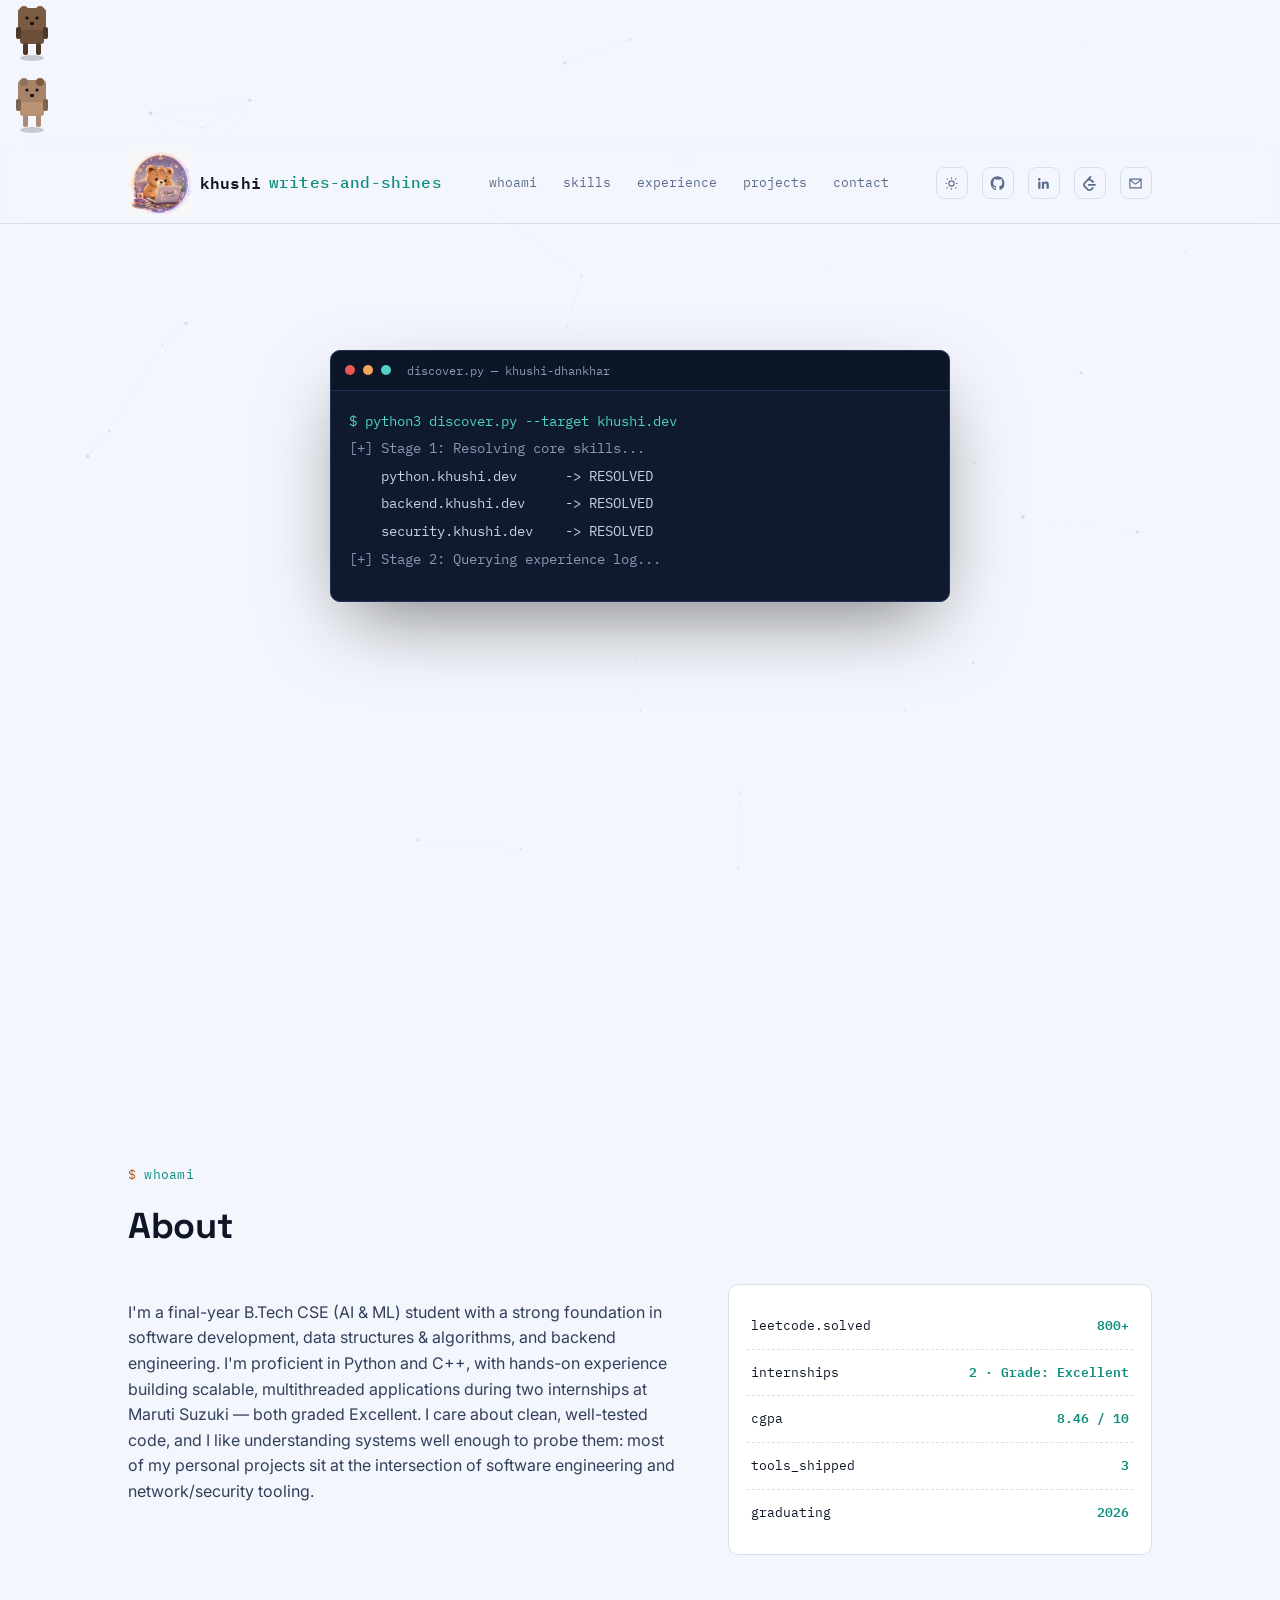
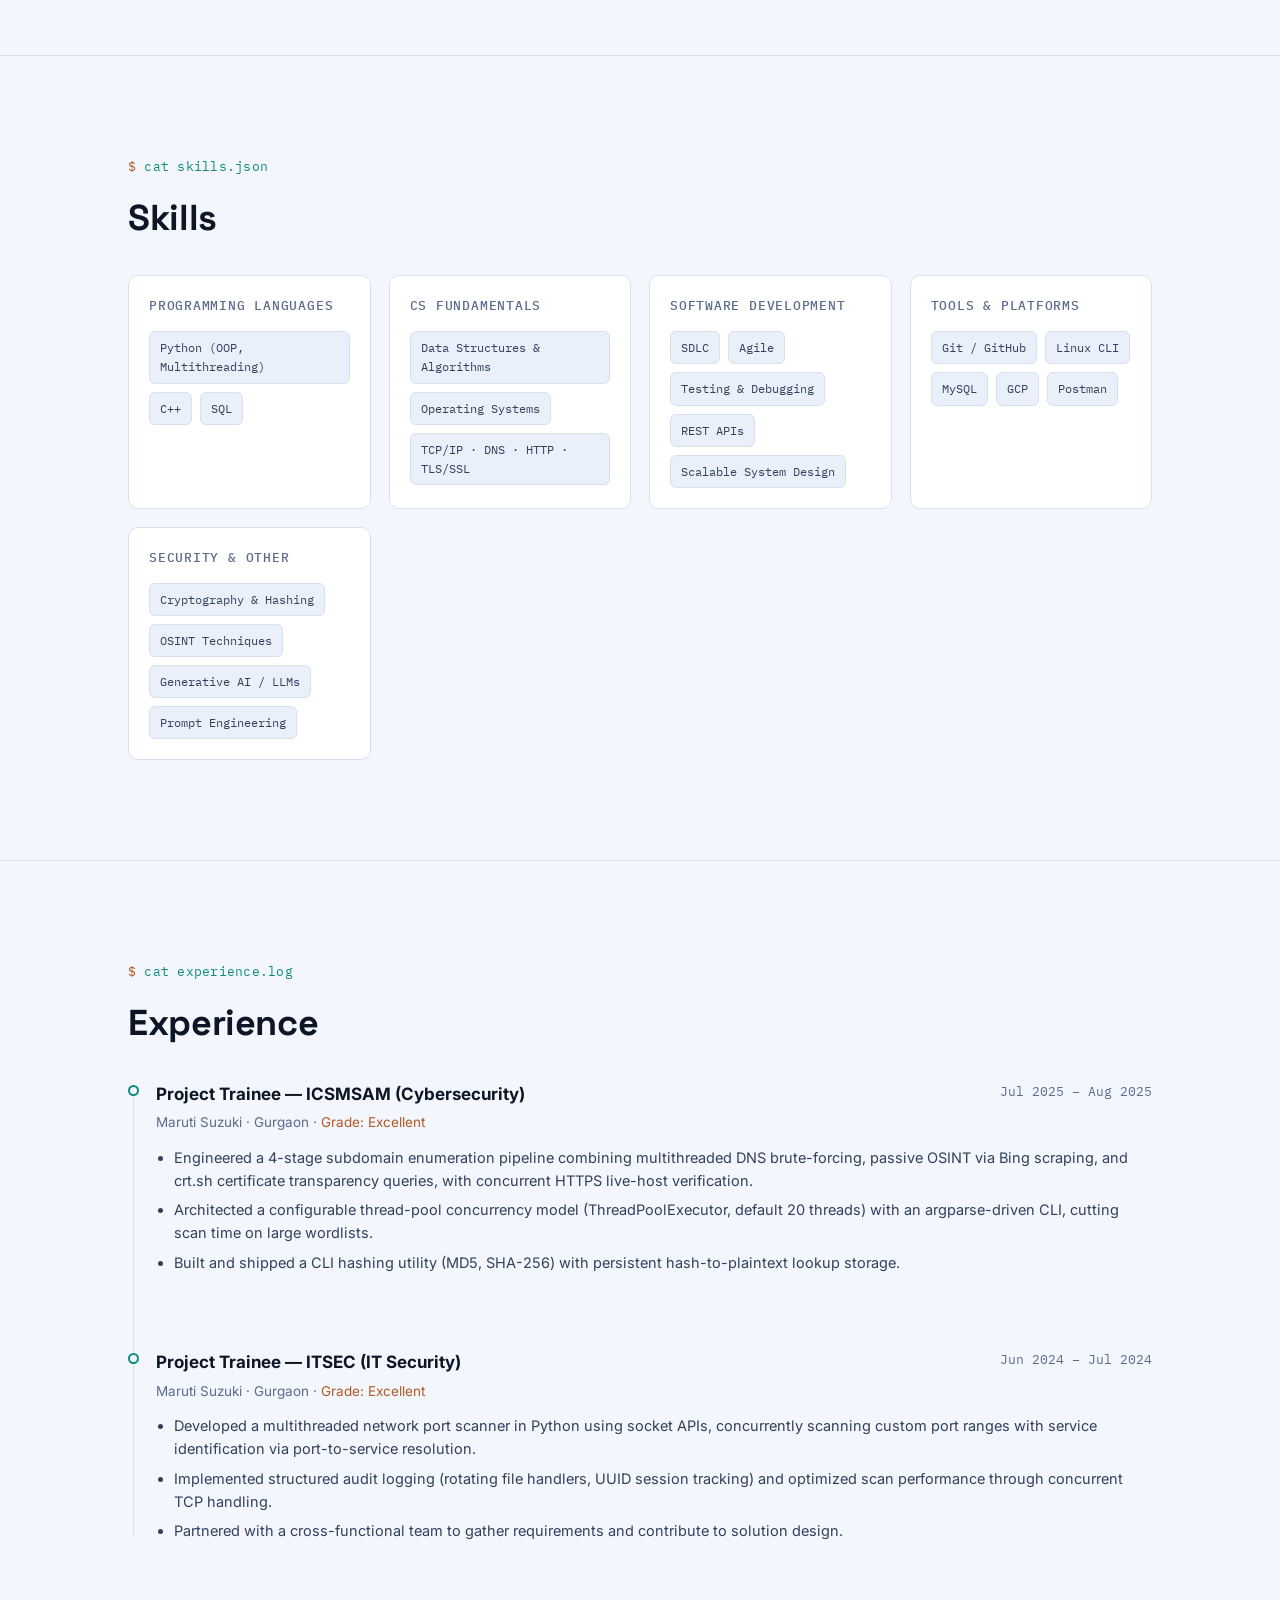
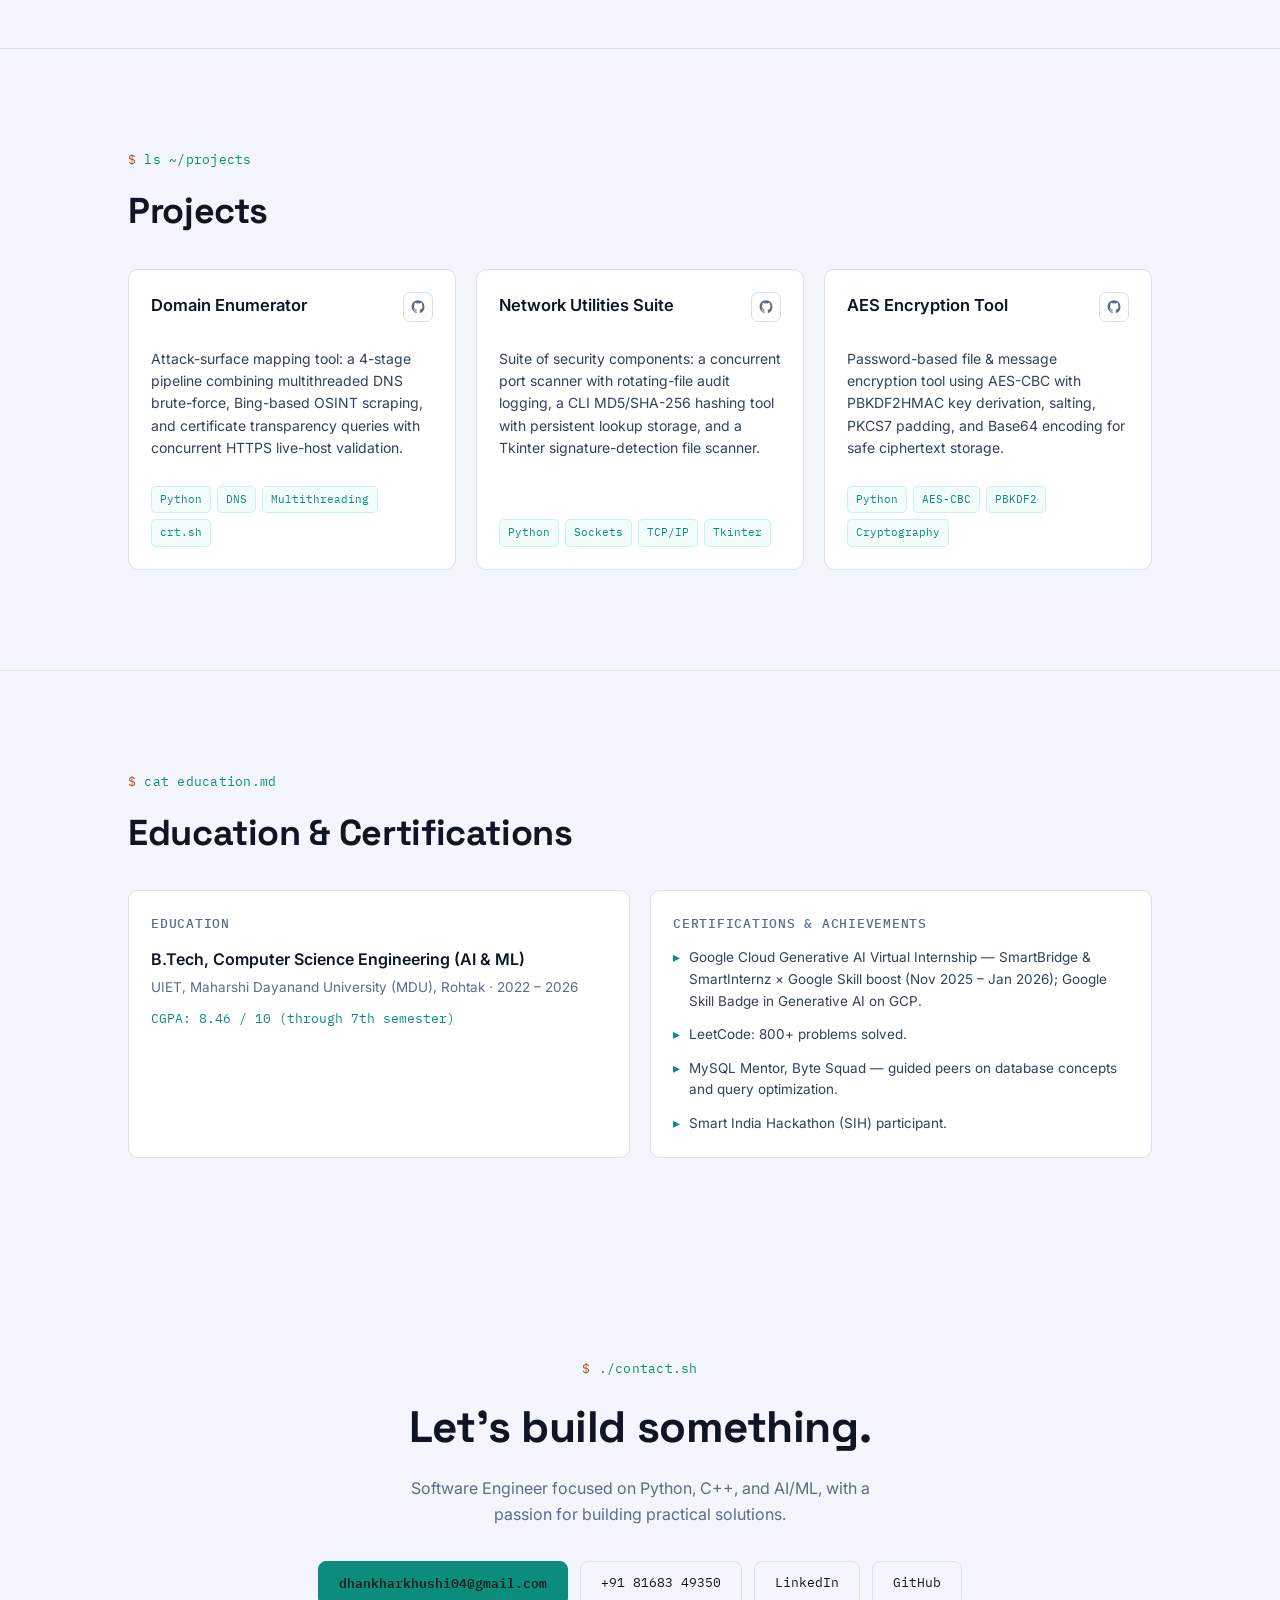
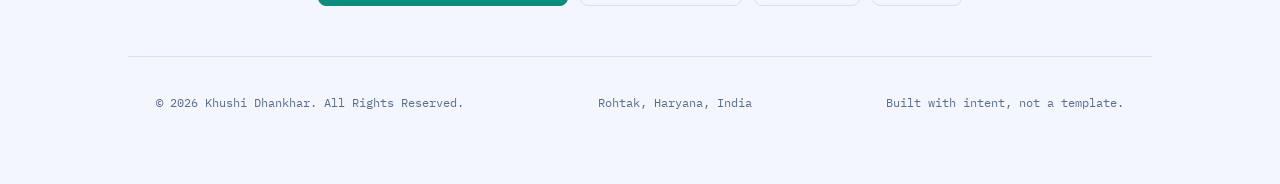
==== commit ccce52f6: "remove extra github link" ====
--- a/index.html
+++ b/index.html
@@ -294,7 +294,6 @@
         <a class="btn" href="tel:+918168349350">+91 81683 49350</a>
         <a class="btn" href="https://linkedin.com/in/khushi-dhankhar-20130525a/" target="_blank" rel="noopener">LinkedIn</a>
         <a class="btn" href="https://github.com/KhushiDhankhar" target="_blank" rel="noopener">GitHub</a>
-        <a class="btn" href="https://github.com/KhushiDhankhar" target="_blank" rel="noopener">GitHub</a>
       </div>
       <div class="foot-bottom wrap">
         <p>&copy; <span id="copyright-year"></span> Khushi Dhankhar. All Rights Reserved.</p>
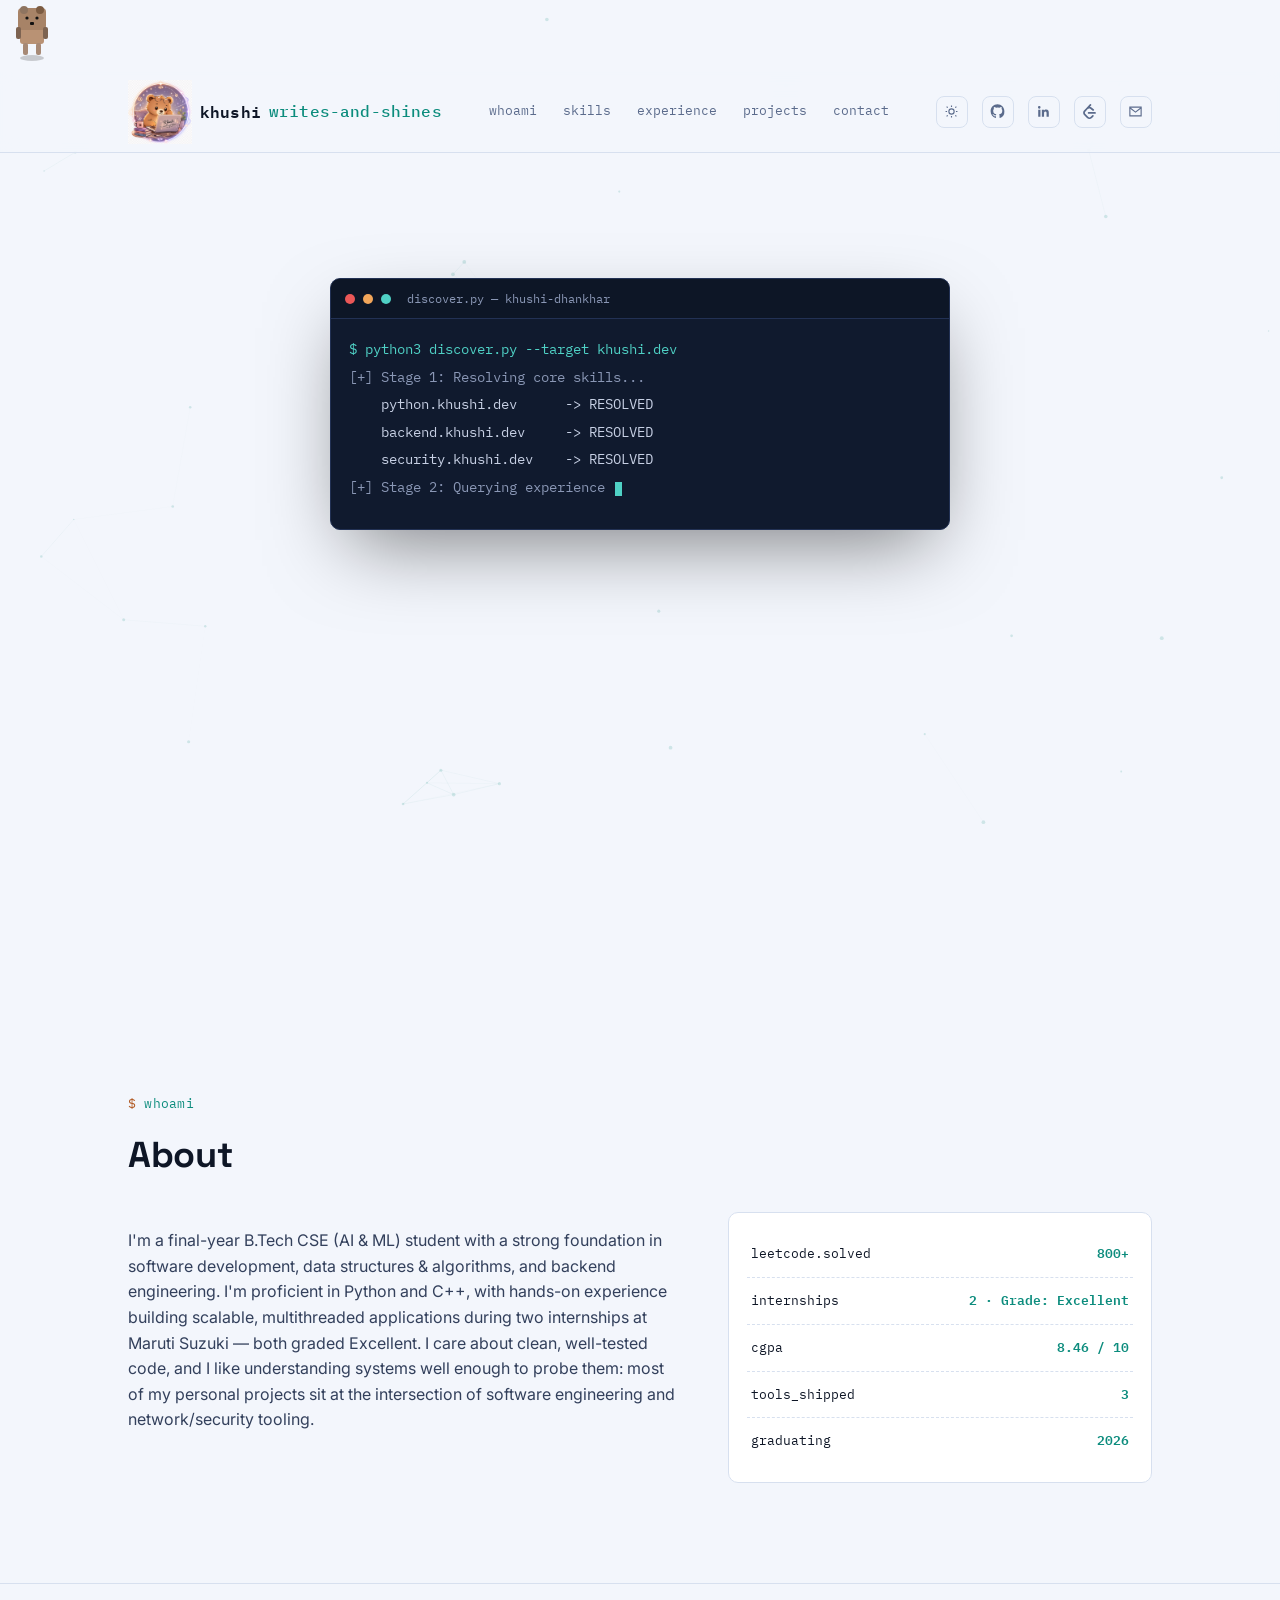
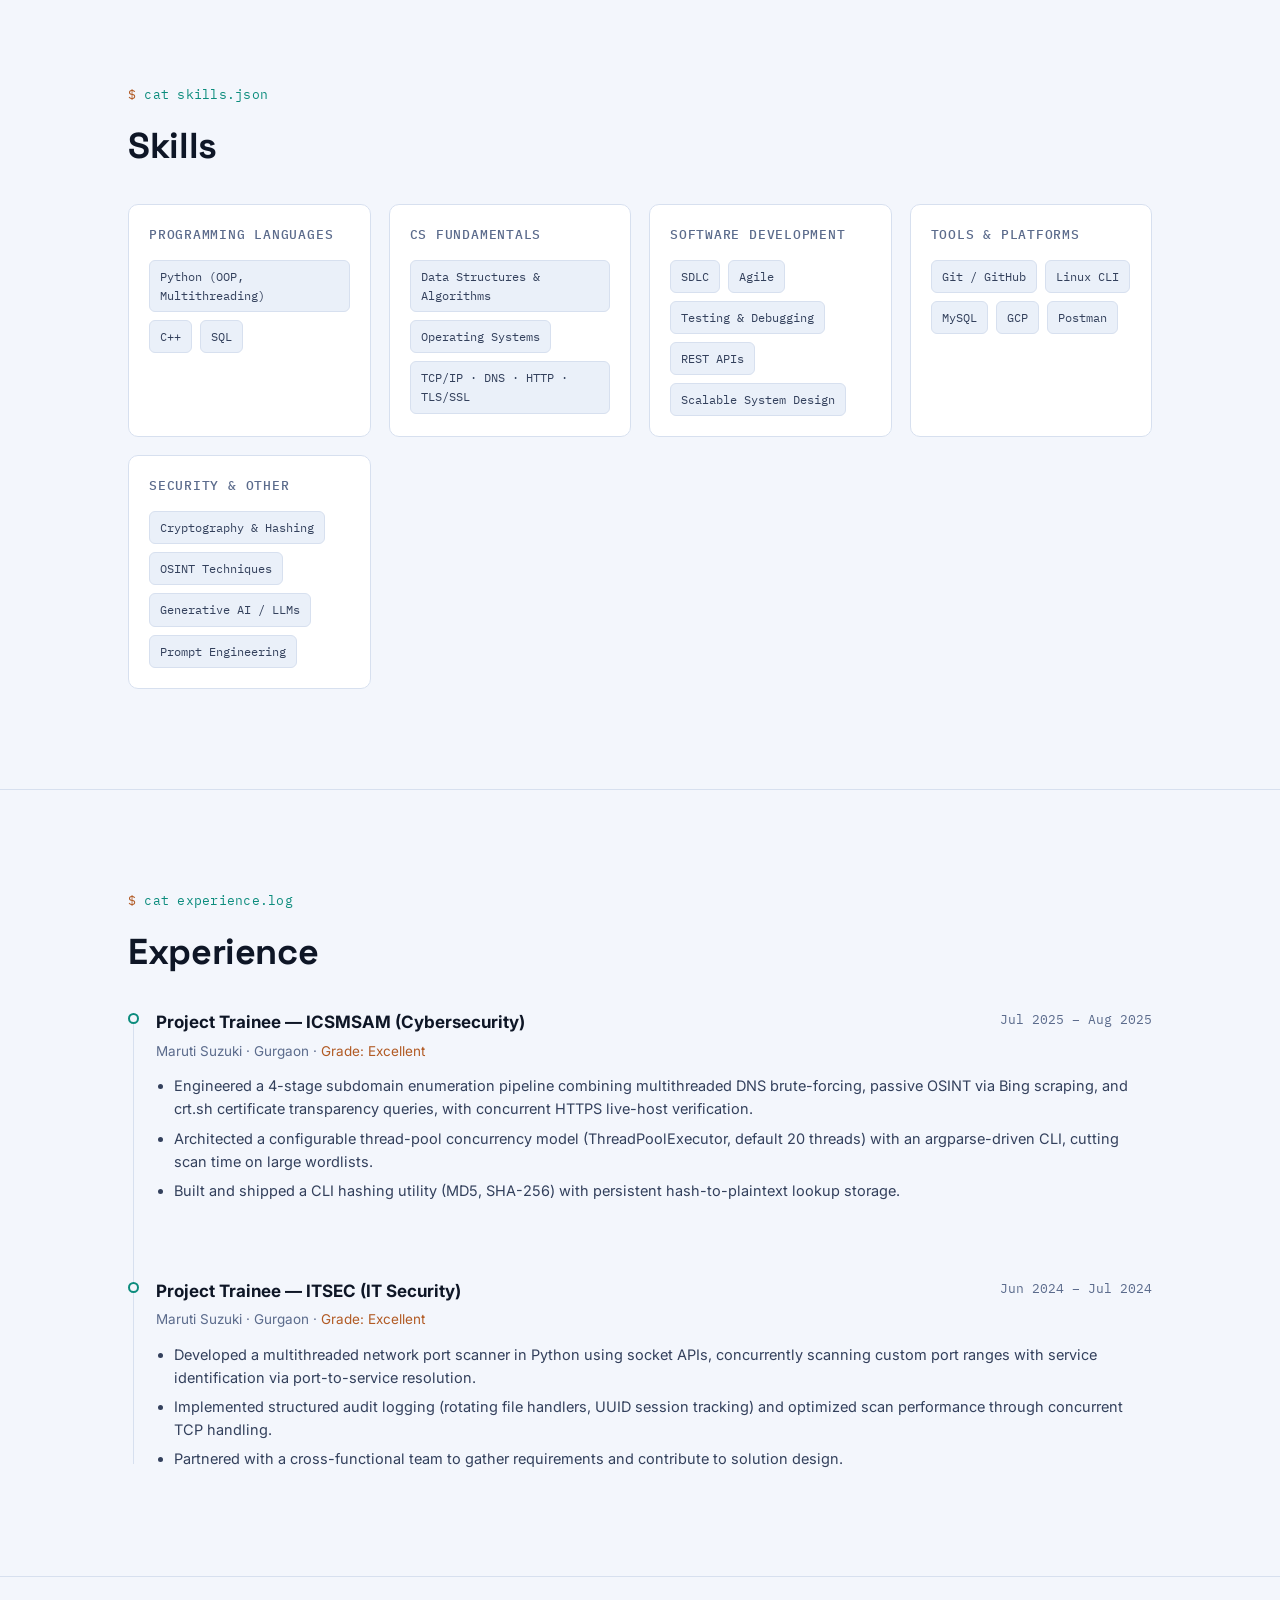
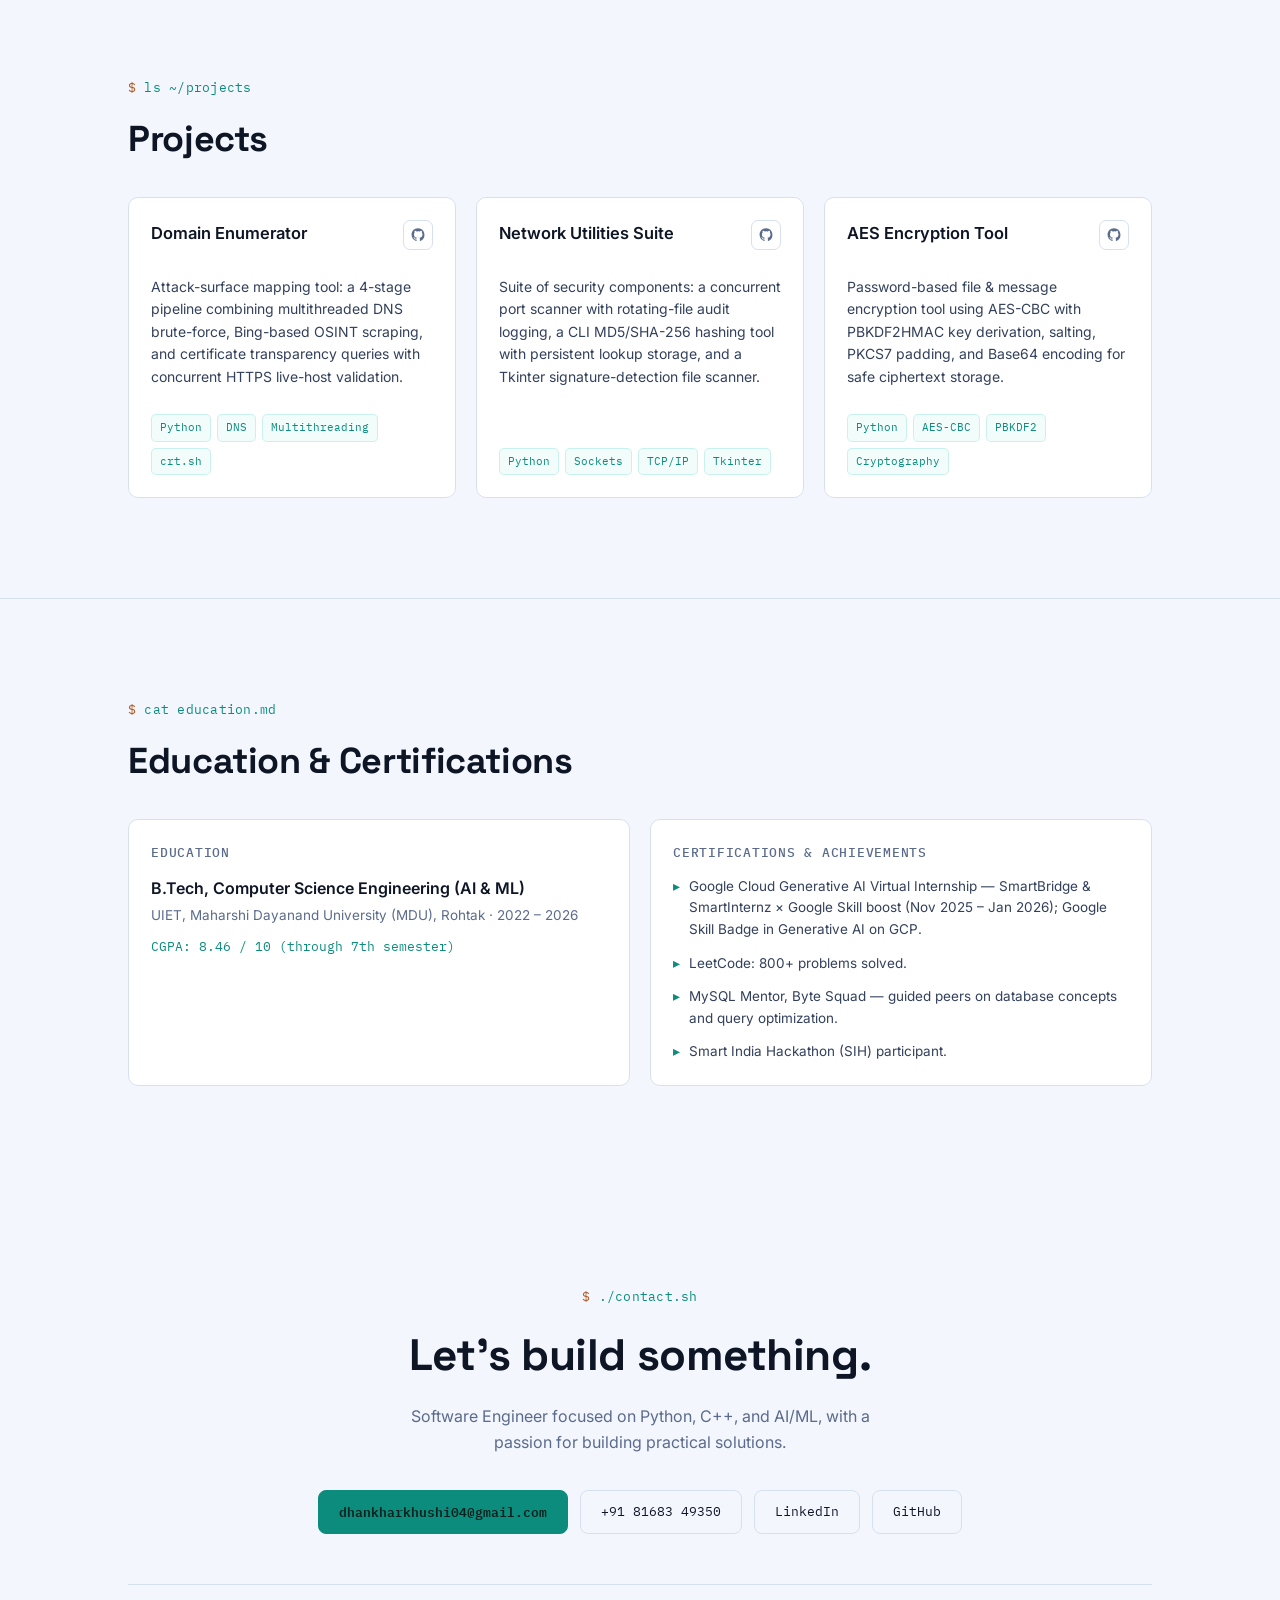
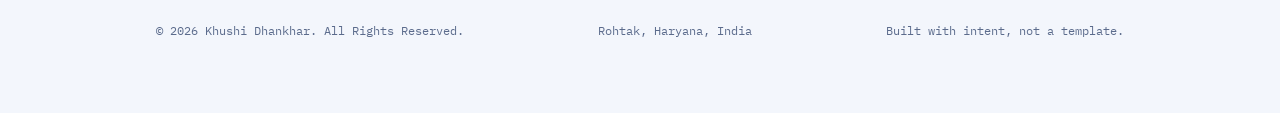
==== commit 6845bb87: "removed extra bear svg" ====
--- a/index.html
+++ b/index.html
@@ -28,9 +28,9 @@
 <canvas id="netbg"></canvas>
 
  <!-- Bear -->
-    <div id="bear">
+    <!-- <div id="bear">
         <img src="bear/bear.svg" alt="Bear">
-    </div>
+    </div> -->
     <div id="bear">
         <img src="bear/bear1.svg" alt="Bear">
     </div>
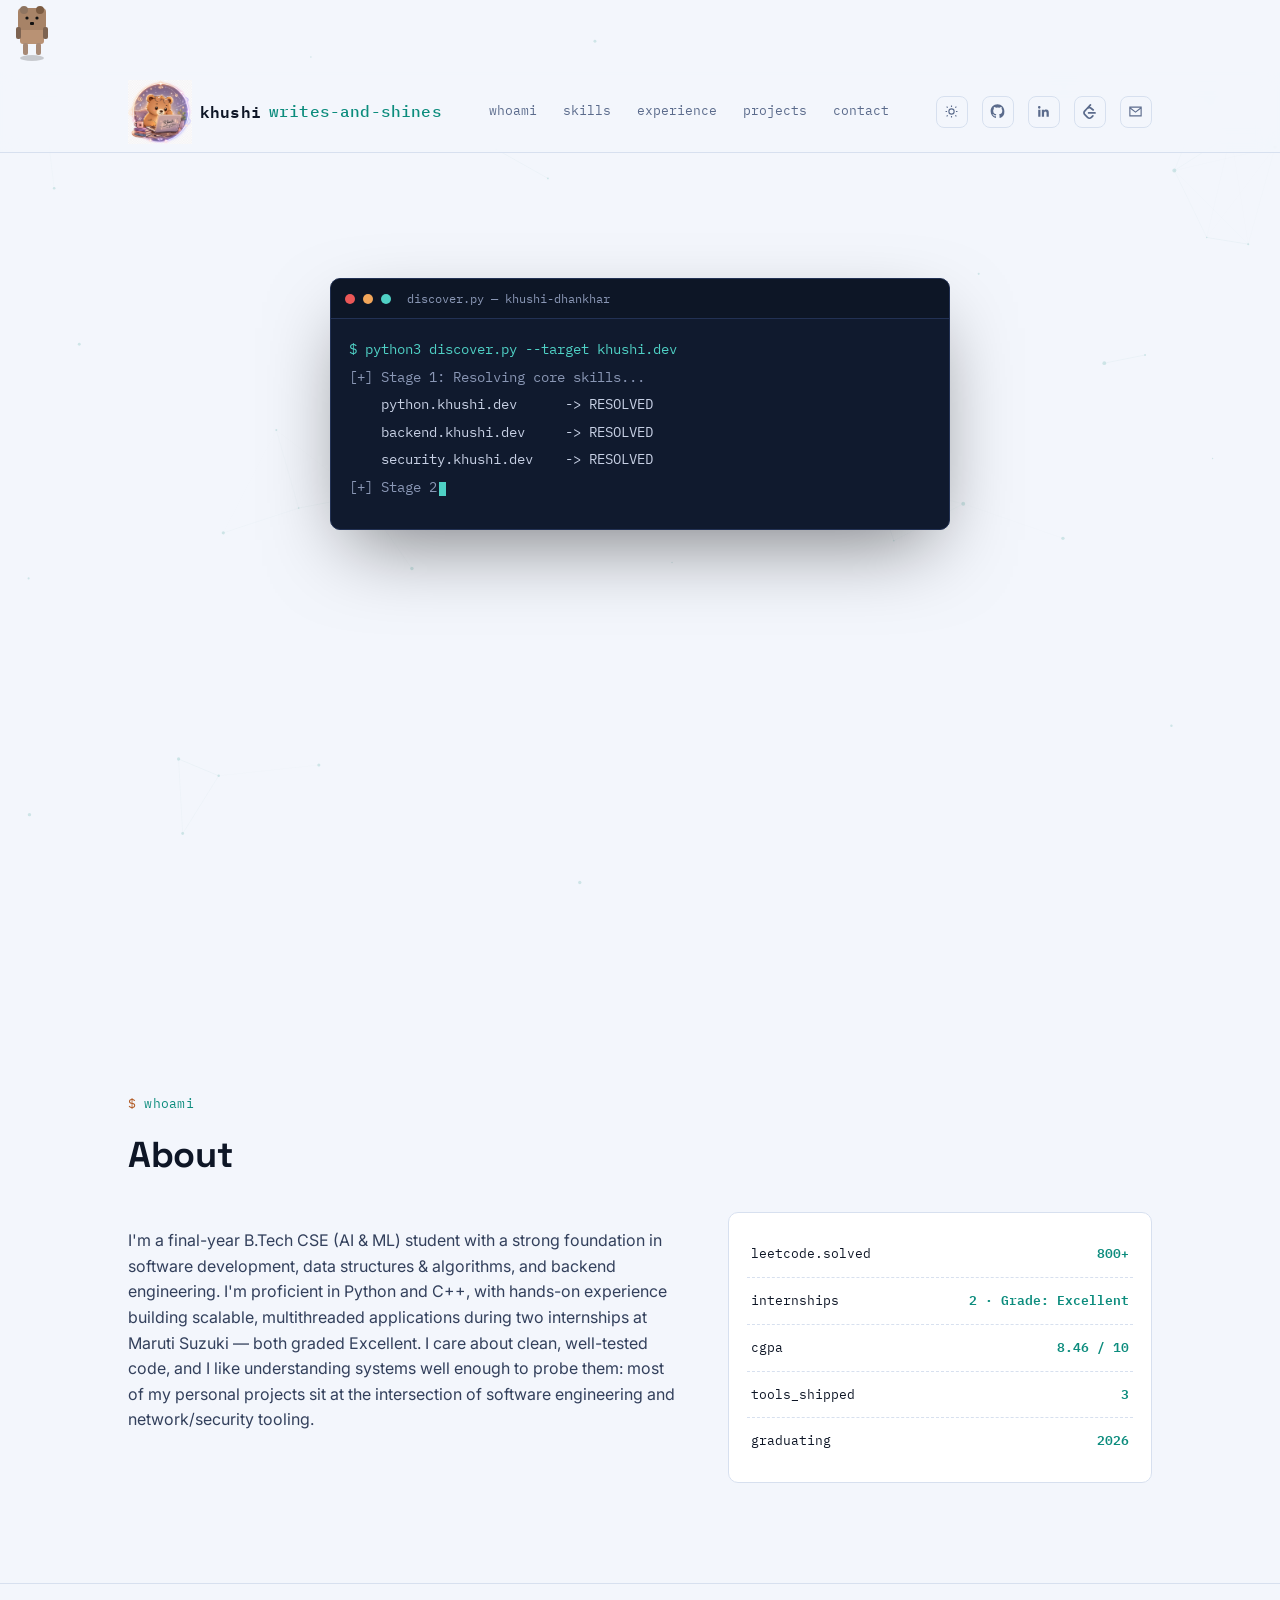
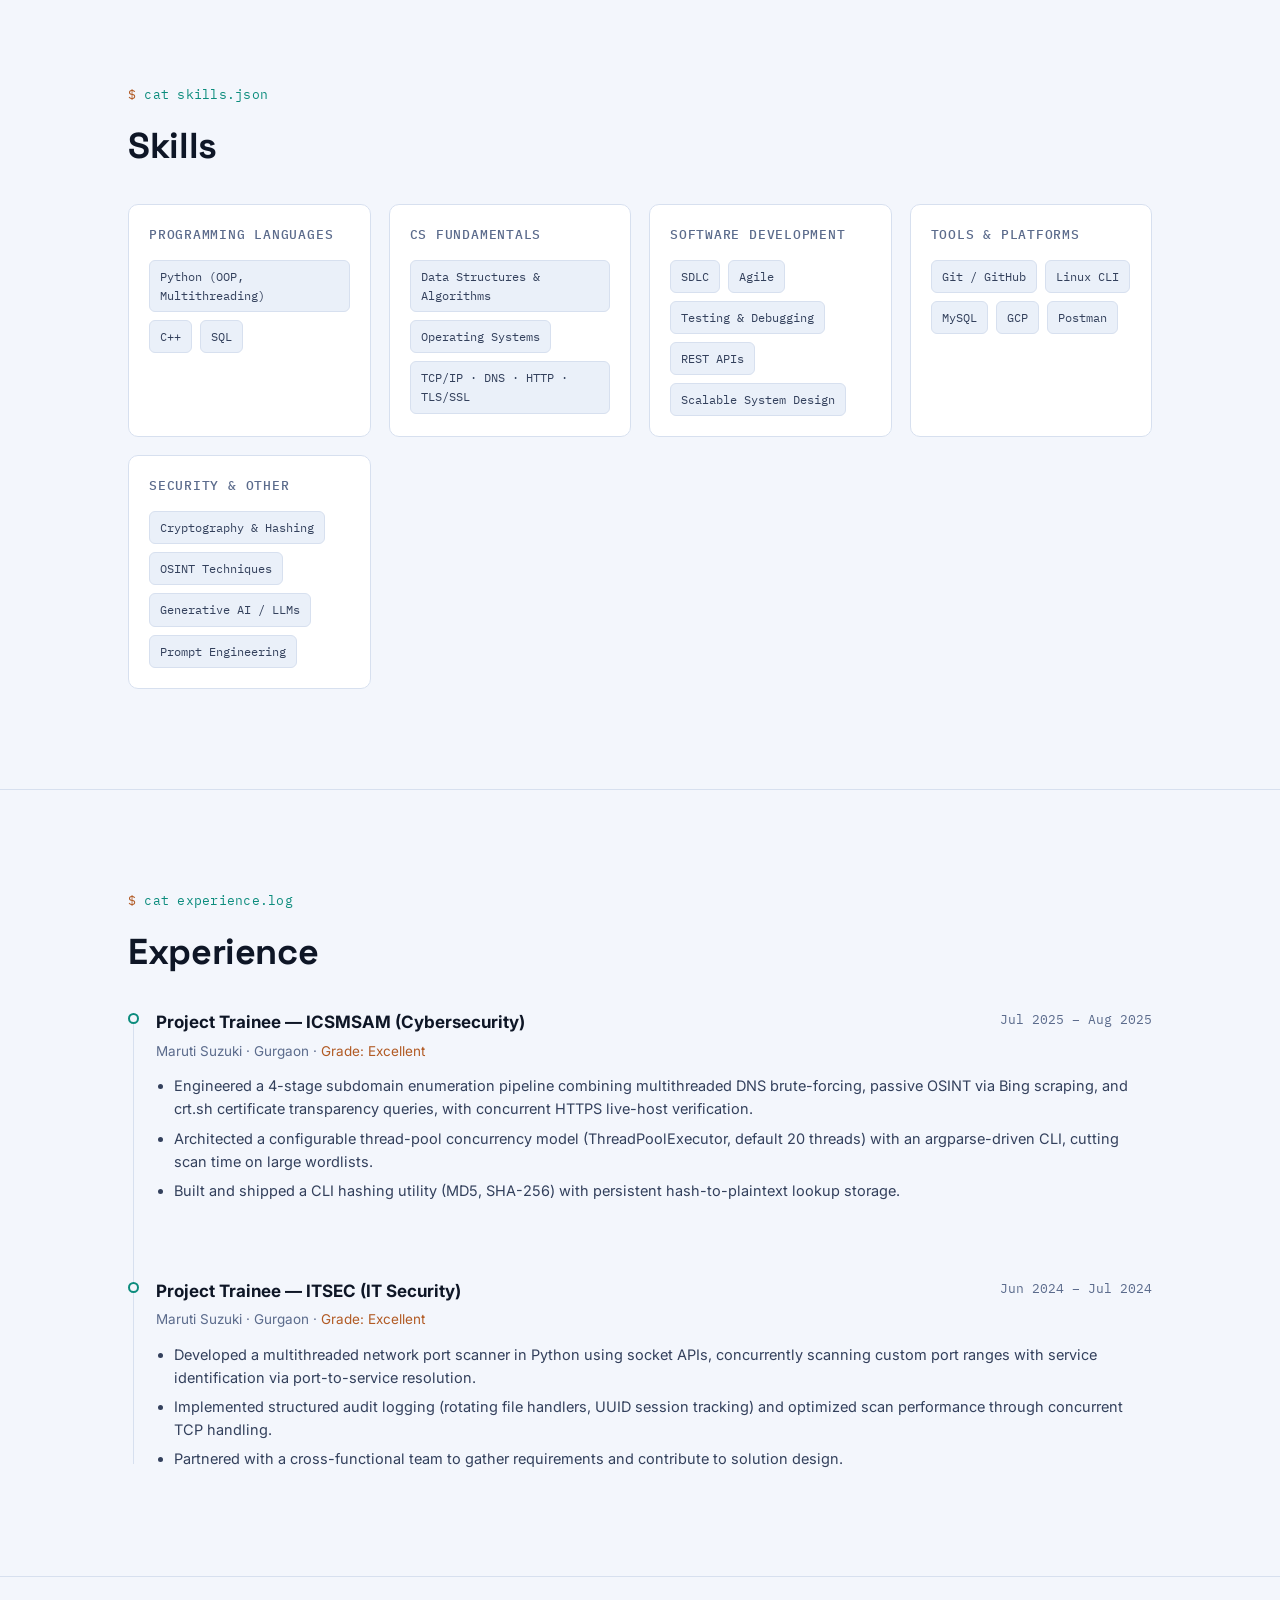
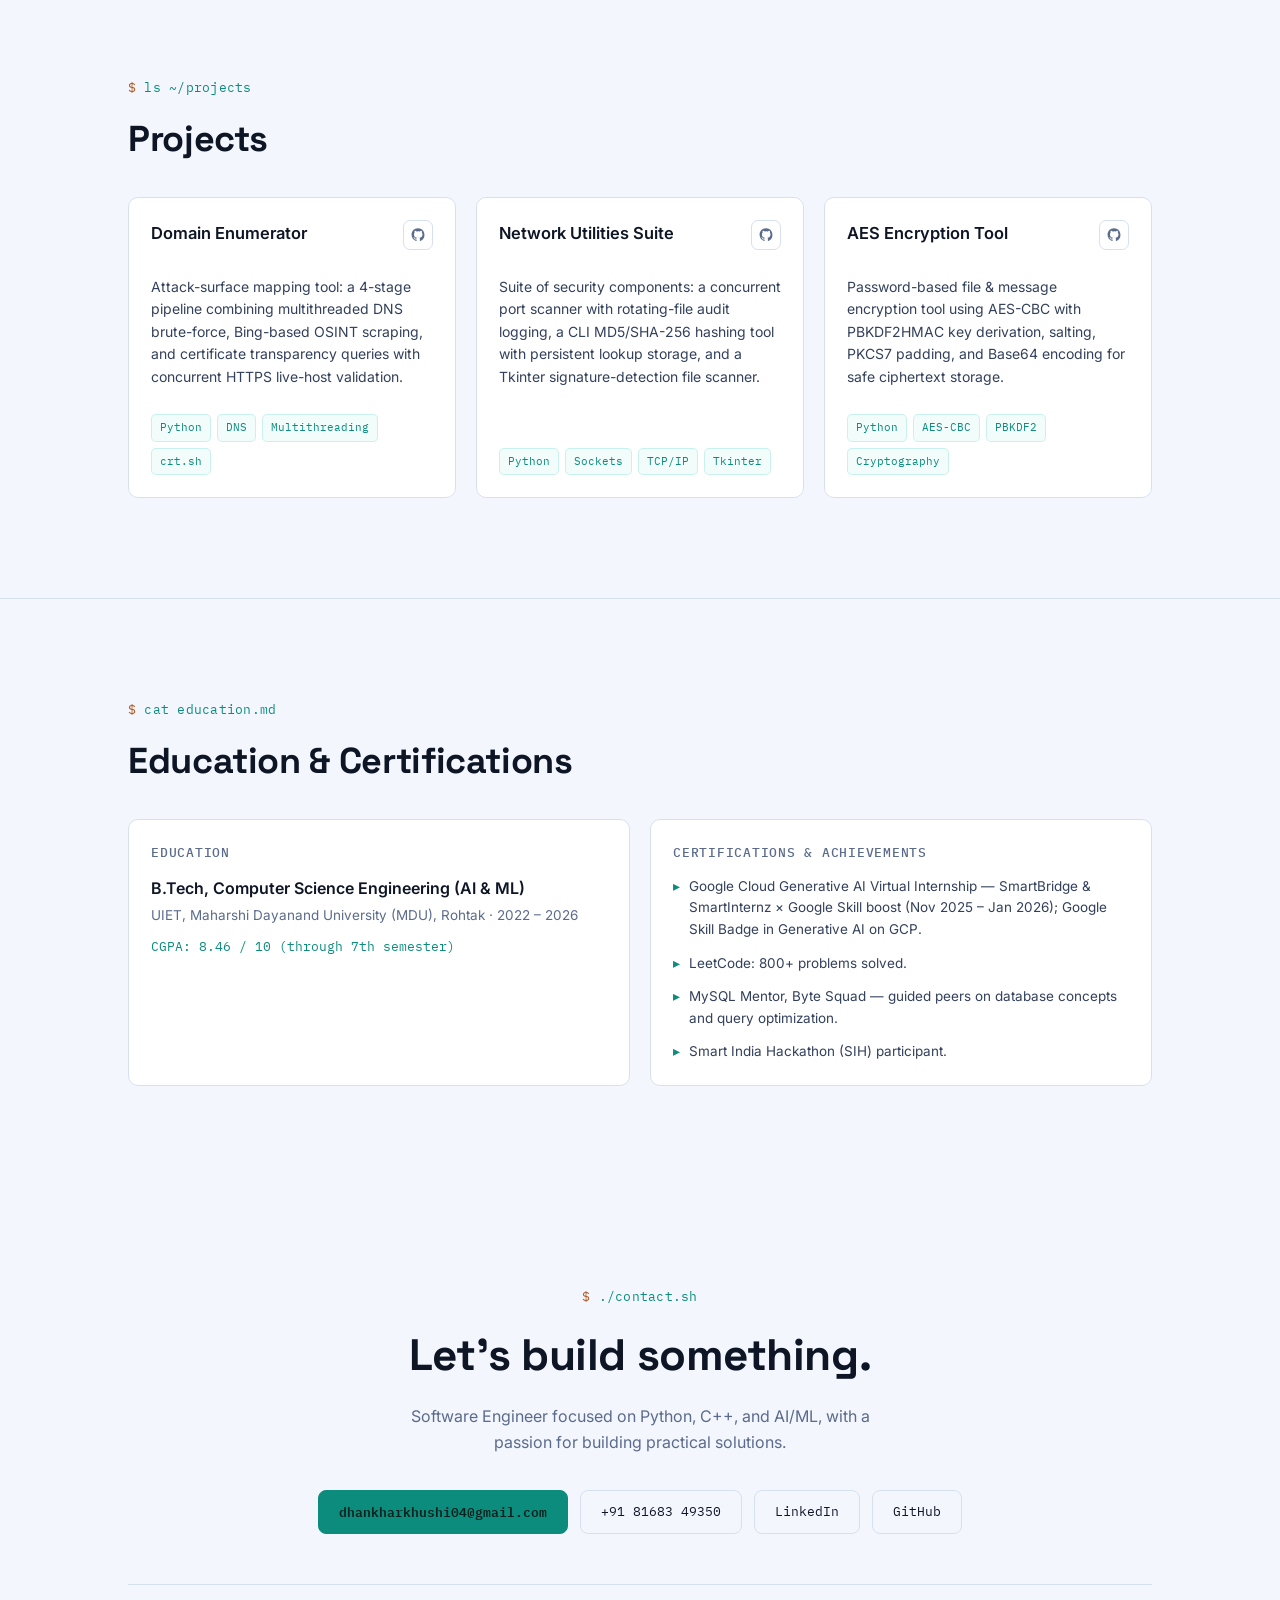
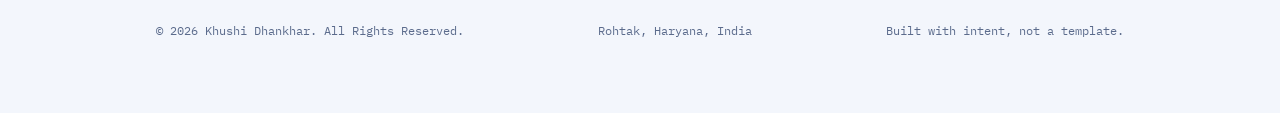
==== commit e14adf0e: "updated resume" ====
--- a/index.html
+++ b/index.html
@@ -91,7 +91,7 @@
     <div class="hero-role mono" id="heroRole">Backend Engineer | Systems & Security Focus</div>
     <div class="hero-loc" id="heroLoc">Rohtak, Haryana, India · Final-year B.Tech CSE (AI &amp; ML)</div>
     <div class="hero-cta" id="heroCta">
-      <a class="btn primary" href=".\assets\Khushi_Dhankhar_Resume_Generic.pdf" target="_blank" rel="noopener">↓ Resume</a>
+      <a class="btn primary" href=".\assets\Khushi_Dhankhar_Resume.pdf" target="_blank" rel="noopener">↓ Resume</a>
       <a class="btn" href="https://github.com/KhushiDhankhar" target="_blank" rel="noopener">GitHub</a>
       <a class="btn" href="#projects">View Projects</a>
     </div>
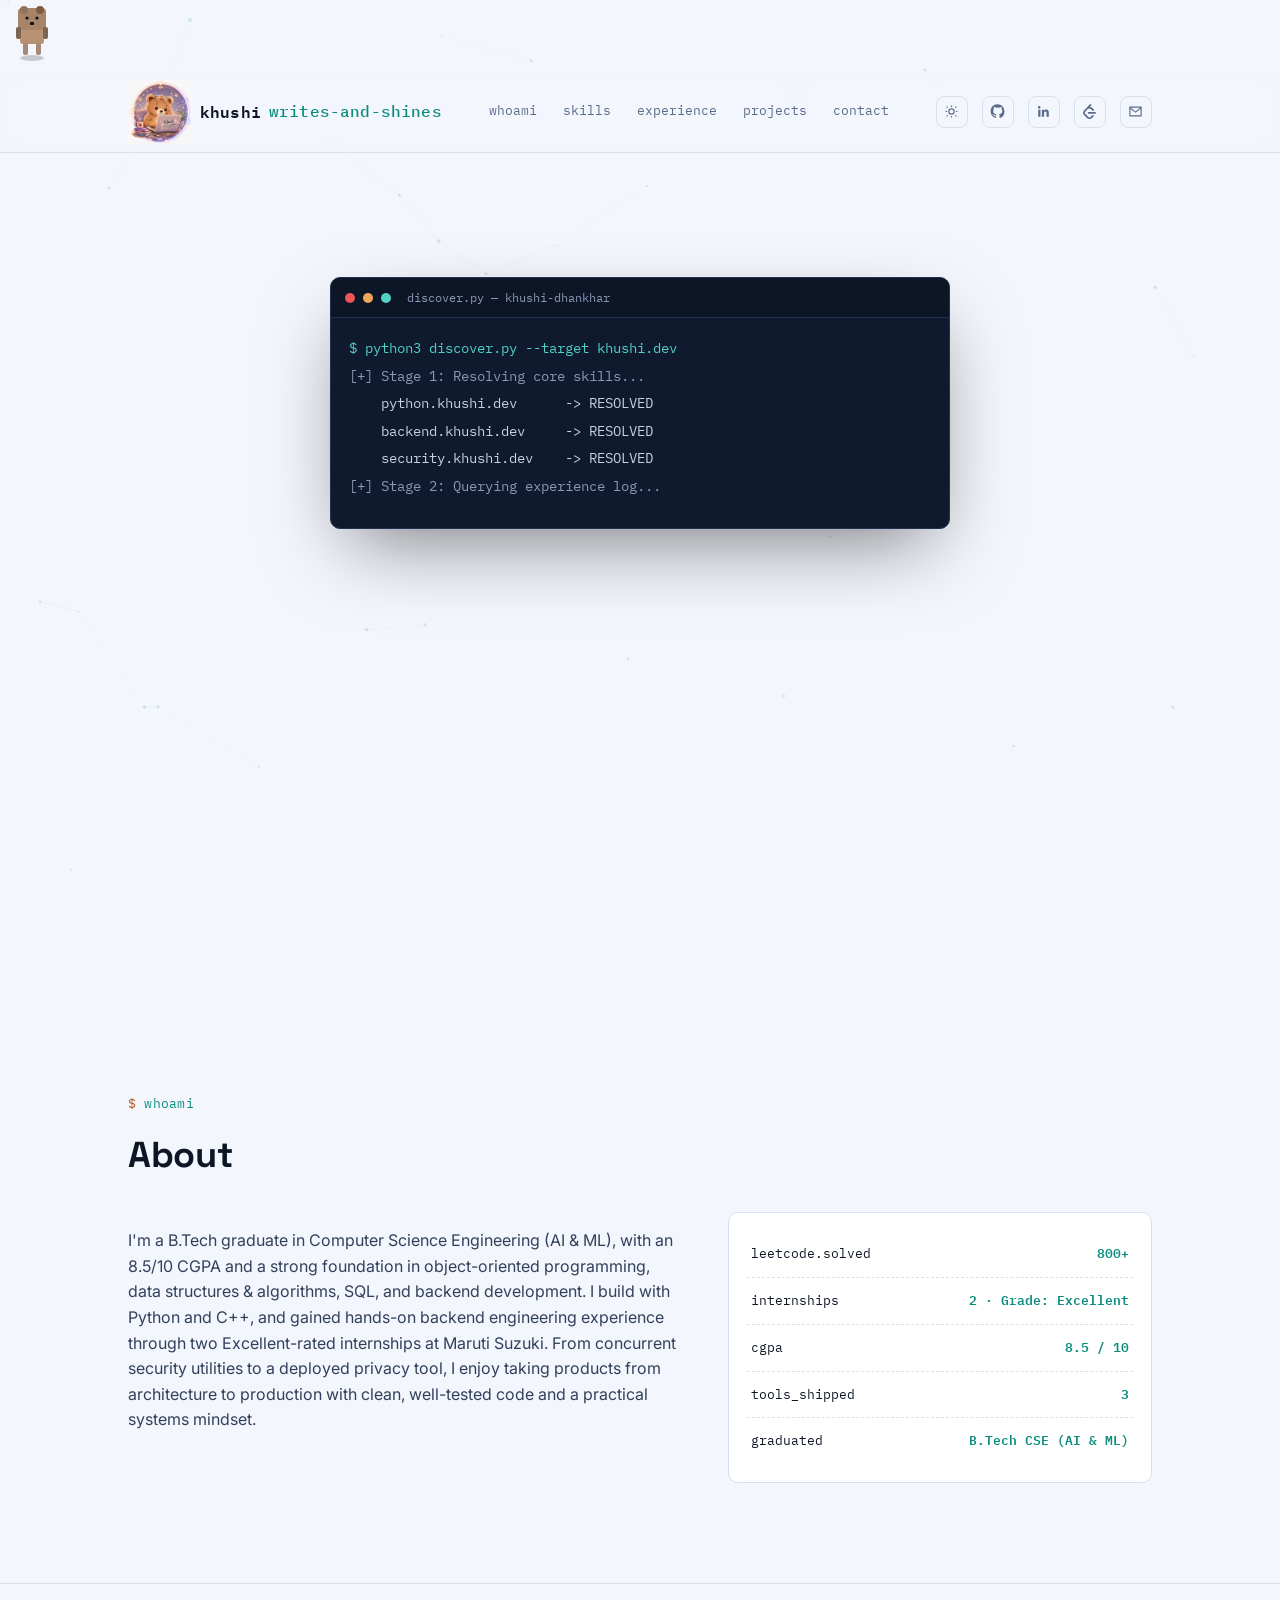
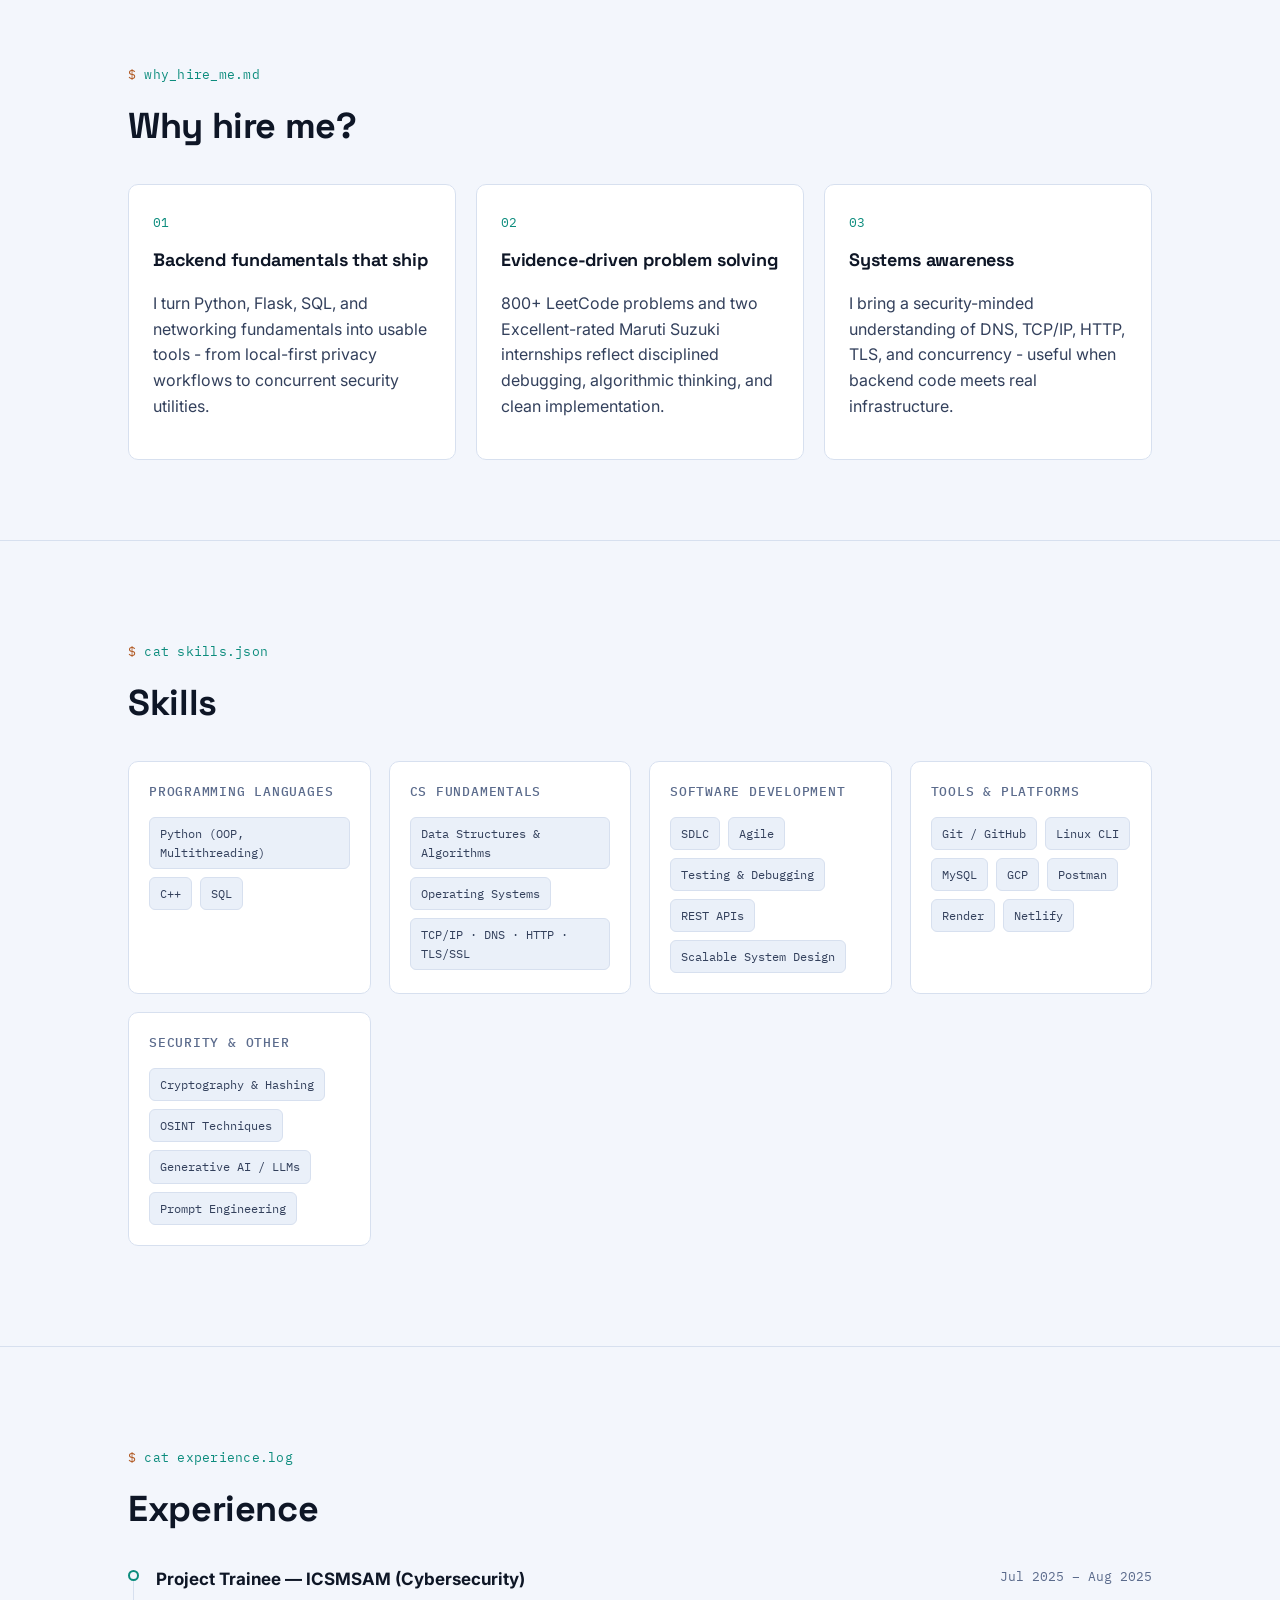
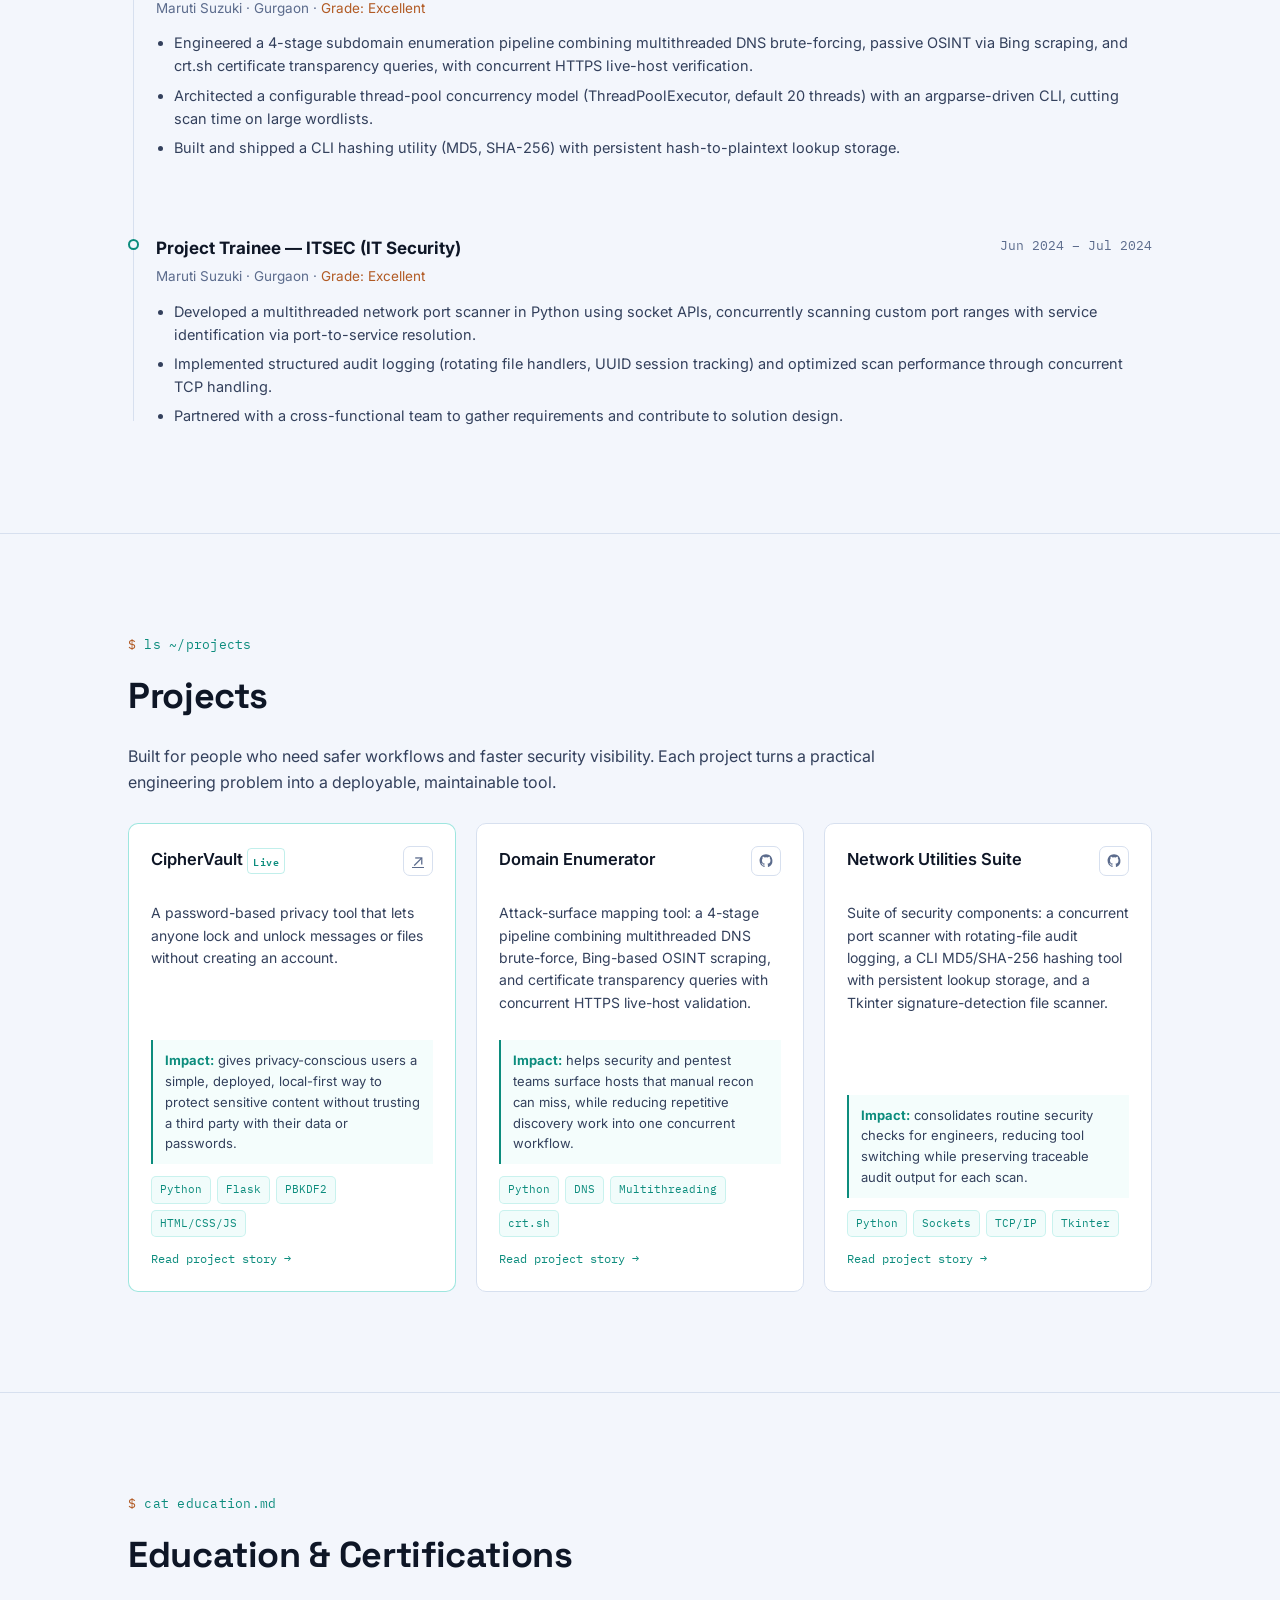
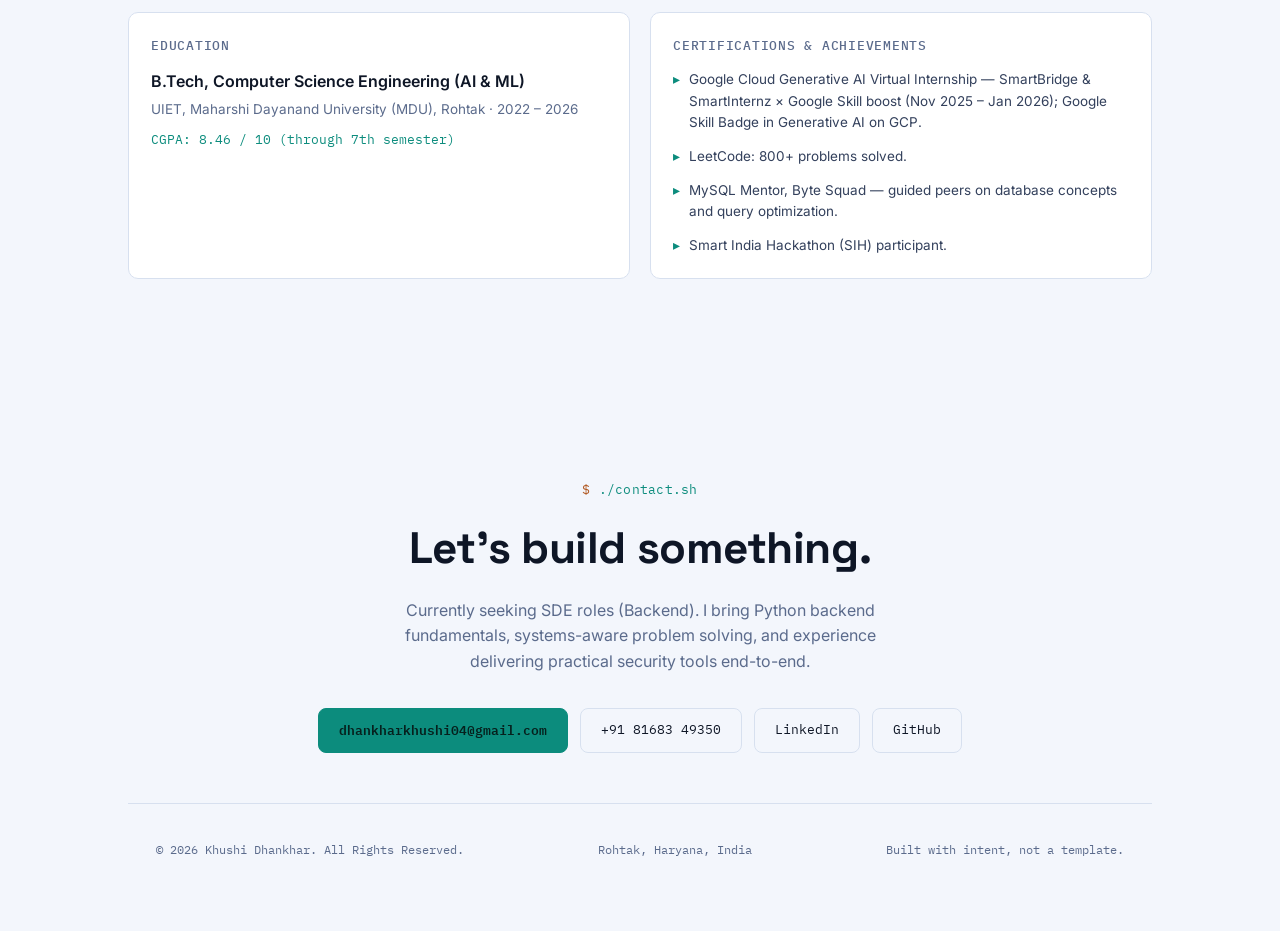
==== commit d2b07496: "updated my introduction and graduation status , added projects page with more details" ====
--- a/index.html
+++ b/index.html
@@ -3,7 +3,7 @@
 <head>
 <meta charset="UTF-8">
 <meta name="viewport" content="width=device-width, initial-scale=1.0">
-<title>Khushi Dhankhar — Software Engineer</title>
+<title>Khushi Dhankhar - Backend Software Developer</title>
 <link rel="icon" type="image/png" href="assets/icons/favicon4.png", height="32" width="32">  <!-- logo on tab -->
 
 <link rel="preconnect" href="https://fonts.googleapis.com">
@@ -19,8 +19,7 @@
 <link rel="stylesheet" href="css/projects.css">
 <link rel="stylesheet" href="css/education.css">
 <link rel="stylesheet" href="css/footer.css">
-<link rel="stylesheet" href="css/animations.css">
-<link rel="stylesheet" href="css/responsive.css">
+<link rel="stylesheet" href="css/impact.css">
 
 </head>
 <body>
@@ -49,7 +48,7 @@
       <a href="#about">whoami</a>
       <a href="#skills">skills</a>
       <a href="#experience">experience</a>
-      <a href="#projects">projects</a>
+      <a href="projects.html">projects</a>
       <a href="#contact">contact</a>
     </nav>
     <nav class="icons">
@@ -88,12 +87,12 @@
     </div>
 
     <h1 class="hero-name" id="heroName">Khushi</h1>
-    <div class="hero-role mono" id="heroRole">Backend Engineer | Systems & Security Focus</div>
-    <div class="hero-loc" id="heroLoc">Rohtak, Haryana, India · Final-year B.Tech CSE (AI &amp; ML)</div>
+    <div class="hero-role mono" id="heroRole">Software Developer | Python, Backend &amp; Web Technologies</div>
+    <div class="hero-loc" id="heroLoc">B.Tech CSE (AI &amp; ML) Graduate · Currently seeking: SDE roles (Backend)</div>
     <div class="hero-cta" id="heroCta">
-      <a class="btn primary" href=".\assets\Khushi_Dhankhar_Resume.pdf" target="_blank" rel="noopener">↓ Resume</a>
+      <a class="btn primary" href="assets/Khushi_Dhankhar_Resume.pdf" target="_blank" rel="noopener">Download Resume</a>
       <a class="btn" href="https://github.com/KhushiDhankhar" target="_blank" rel="noopener">GitHub</a>
-      <a class="btn" href="#projects">View Projects</a>
+      <a class="btn" href="projects.html">View Projects</a>
     </div>
 
     <div class="scroll-cue" id="scrollCue">SCROLL<div class="bar"></div></div>
@@ -105,26 +104,38 @@
       <div class="eyebrow">whoami</div>
       <h2 class="sec-title fade-up">About</h2>
       <div class="about-grid">
-        <p class="fade-up">
+        <p class="fade-up">I'm a B.Tech graduate in Computer Science Engineering (AI &amp; ML), with an 8.5/10 CGPA and a strong foundation in object-oriented programming, data structures &amp; algorithms, SQL, and backend development. I build with Python and C++, and gained hands-on backend engineering experience through two Excellent-rated internships at Maruti Suzuki. From concurrent security utilities to a deployed privacy tool, I enjoy taking products from architecture to production with clean, well-tested code and a practical systems mindset.</p><!-- Legacy introduction retained for source history.
           I'm a final-year B.Tech CSE (AI &amp; ML) student with a strong foundation in software development,
           data structures &amp; algorithms, and backend engineering. I'm proficient in Python and C++, with
           hands-on experience building scalable, multithreaded applications during two internships at
           Maruti Suzuki — both graded Excellent. I care about clean, well-tested code, and I like understanding
           systems well enough to probe them: most of my personal projects sit at the intersection of software
           engineering and network/security tooling.
-        </p>
+        </p>-->
         <div class="stat-panel fade-up">
           <div class="stat-row"><span>leetcode.solved</span><span class="val">800+</span></div>
           <div class="stat-row"><span>internships</span><span class="val">2 · Grade: Excellent</span></div>
-          <div class="stat-row"><span>cgpa</span><span class="val">8.46 / 10</span></div>
+          <div class="stat-row"><span>cgpa</span><span class="val">8.5 / 10</span></div>
           <div class="stat-row"><span>tools_shipped</span><span class="val">3</span></div>
-          <div class="stat-row"><span>graduating</span><span class="val">2026</span></div>
-        </div>
-      </div>
-    </div>
-  </section>
-
-  <!-- SKILLS -->
+          <div class="stat-row"><span>graduated</span><span class="val">B.Tech CSE (AI &amp; ML)</span></div>
+        </div>
+      </div>
+    </div>
+  </section>
+
+  <section id="why-hire" class="why-hire-section">
+    <div class="wrap">
+      <div class="eyebrow">why_hire_me.md</div>
+      <h2 class="sec-title fade-up">Why hire me?</h2>
+      <div class="why-grid">
+        <article class="why-card fade-up"><span class="why-num">01</span><h3>Backend fundamentals that ship</h3><p>I turn Python, Flask, SQL, and networking fundamentals into usable tools - from local-first privacy workflows to concurrent security utilities.</p></article>
+        <article class="why-card fade-up"><span class="why-num">02</span><h3>Evidence-driven problem solving</h3><p>800+ LeetCode problems and two Excellent-rated Maruti Suzuki internships reflect disciplined debugging, algorithmic thinking, and clean implementation.</p></article>
+        <article class="why-card fade-up"><span class="why-num">03</span><h3>Systems awareness</h3><p>I bring a security-minded understanding of DNS, TCP/IP, HTTP, TLS, and concurrency - useful when backend code meets real infrastructure.</p></article>
+      </div>
+    </div>
+  </section>
+
+ <!-- SKILLS -->
   <section id="skills">
     <div class="wrap">
       <div class="eyebrow">cat skills.json</div>
@@ -164,6 +175,8 @@
             <span class="chip">MySQL</span>
             <span class="chip">GCP</span>
             <span class="chip">Postman</span>
+            <span class="chip">Render</span>
+            <span class="chip">Netlify</span>
           </div>
         </div>
         <div class="skill-card fade-up">
@@ -221,7 +234,18 @@
     <div class="wrap">
       <div class="eyebrow">ls ~/projects</div>
       <h2 class="sec-title fade-up">Projects</h2>
+      <p class="section-intro fade-up">Built for people who need safer workflows and faster security visibility. Each project turns a practical engineering problem into a deployable, maintainable tool.</p>
       <div class="proj-grid">
+        <div class="proj-card fade-up featured-project">
+          <div class="proj-top">
+            <div class="proj-title">CipherVault <span class="live-badge">Live</span></div>
+            <a class="proj-link" href="https://ciphervault-55jh.onrender.com/" target="_blank" rel="noopener" aria-label="Open CipherVault live app">&#8599;</a>
+          </div>
+          <p class="proj-desc">A password-based privacy tool that lets anyone lock and unlock messages or files without creating an account.</p>
+          <p class="impact-line"><strong>Impact:</strong> gives privacy-conscious users a simple, deployed, local-first way to protect sensitive content without trusting a third party with their data or passwords.</p>
+          <div class="proj-tags"><span>Python</span><span>Flask</span><span>PBKDF2</span><span>HTML/CSS/JS</span></div>
+          <a class="detail-link" href="projects.html#ciphervault">Read project story &rarr;</a>
+        </div>
         <div class="proj-card fade-up">
           <div class="proj-top">
             <div class="proj-title">Domain Enumerator</div>
@@ -230,7 +254,9 @@
             </a>
           </div>
           <p class="proj-desc">Attack-surface mapping tool: a 4-stage pipeline combining multithreaded DNS brute-force, Bing-based OSINT scraping, and certificate transparency queries with concurrent HTTPS live-host validation.</p>
+          <p class="impact-line"><strong>Impact:</strong> helps security and pentest teams surface hosts that manual recon can miss, while reducing repetitive discovery work into one concurrent workflow.</p>
           <div class="proj-tags"><span>Python</span><span>DNS</span><span>Multithreading</span><span>crt.sh</span></div>
+          <a class="detail-link" href="projects.html#domain-enumerator">Read project story &rarr;</a>
         </div>
 
         <div class="proj-card fade-up">
@@ -241,18 +267,9 @@
             </a>
           </div>
           <p class="proj-desc">Suite of security components: a concurrent port scanner with rotating-file audit logging, a CLI MD5/SHA-256 hashing tool with persistent lookup storage, and a Tkinter signature-detection file scanner.</p>
+          <p class="impact-line"><strong>Impact:</strong> consolidates routine security checks for engineers, reducing tool switching while preserving traceable audit output for each scan.</p>
           <div class="proj-tags"><span>Python</span><span>Sockets</span><span>TCP/IP</span><span>Tkinter</span></div>
-        </div>
-
-        <div class="proj-card fade-up">
-          <div class="proj-top">
-            <div class="proj-title">AES Encryption Tool</div>
-            <a class="proj-link" href="https://github.com/KhushiDhankhar/aes-cbc-encrytption-decryption-tool" target="_blank" rel="noopener" aria-label="View on GitHub">
-              <svg viewBox="0 0 24 24" fill="currentColor"><path d="M12 .5C5.73.5.98 5.24.98 11.52c0 5.02 3.26 9.28 7.77 10.78.57.1.78-.25.78-.55v-2.1c-3.16.69-3.83-1.34-3.83-1.34-.52-1.31-1.26-1.66-1.26-1.66-1.03-.7.08-.69.08-.69 1.14.08 1.74 1.17 1.74 1.17 1.01 1.74 2.65 1.24 3.3.95.1-.73.4-1.24.72-1.53-2.52-.29-5.17-1.26-5.17-5.6 0-1.24.44-2.25 1.17-3.05-.12-.29-.51-1.45.11-3.02 0 0 .96-.31 3.14 1.16a10.9 10.9 0 0 1 5.72 0c2.18-1.47 3.14-1.16 3.14-1.16.62 1.57.23 2.73.11 3.02.73.8 1.17 1.81 1.17 3.05 0 4.35-2.66 5.31-5.19 5.59.41.35.77 1.04.77 2.1v3.11c0 .3.21.66.79.55A11.03 11.03 0 0 0 23 11.52C23 5.24 18.27.5 12 .5Z"/></svg>
-            </a>
-          </div>
-          <p class="proj-desc">Password-based file &amp; message encryption tool using AES-CBC with PBKDF2HMAC key derivation, salting, PKCS7 padding, and Base64 encoding for safe ciphertext storage.</p>
-          <div class="proj-tags"><span>Python</span><span>AES-CBC</span><span>PBKDF2</span><span>Cryptography</span></div>
+          <a class="detail-link" href="projects.html#network-utilities">Read project story &rarr;</a>
         </div>
       </div>
     </div>
@@ -288,7 +305,7 @@
     <div class="wrap">
       <div class="eyebrow" style="justify-content:center;">./contact.sh</div>
       <h2 class="fade-up">Let's build something.</h2>
-      <p class="sub fade-up">Software Engineer focused on Python, C++, and AI/ML, with a passion for building practical solutions.</p>
+      <p class="sub fade-up">Currently seeking SDE roles (Backend). I bring Python backend fundamentals, systems-aware problem solving, and experience delivering practical security tools end-to-end.</p>
       <div class="contact-row fade-up">
         <a class="btn primary" href="mailto:dhankharkhushi04@gmail.com">dhankharkhushi04@gmail.com</a>
         <a class="btn" href="tel:+918168349350">+91 81683 49350</a>
@@ -310,4 +327,4 @@
 <!-- <script src="bear/bear.js"></script> -->
 
 </body>
-</html>+</html>
--- a/css/hero.css
+++ b/css/hero.css
@@ -3,7 +3,7 @@
     position:relative; z-index:1;
     min-height:calc(100vh - 60px);
     display:flex; flex-direction:column; align-items:center; justify-content:center;
-    padding:60px 28px 40px;
+    padding:42px 28px 32px;
     text-align:center;
   }
 
@@ -46,7 +46,7 @@
   @keyframes blink{50%{opacity:0;}}
 
   .hero-name{
-    margin-top:36px;
+    margin-top:20px;
     font-size:clamp(34px, 6vw, 58px);
     font-weight:700;
     opacity:0; transform:translateY(10px);
--- a/css/impact.css
+++ b/css/impact.css
@@ -0,0 +1,14 @@
+.why-hire-section{padding-top:80px;padding-bottom:80px}
+.why-grid{display:grid;grid-template-columns:repeat(3,1fr);gap:20px}
+.why-card{background:var(--panel);border:1px solid var(--line);border-radius:var(--radius);padding:24px}
+.why-card h3{font-size:18px;margin:12px 0 8px}.why-card p,.section-intro{color:var(--body-text)}
+.why-num{font-family:'IBM Plex Mono',monospace;color:var(--signal);font-size:13px}
+.section-intro{max-width:760px;margin:-10px 0 28px}
+.impact-line{font-size:13px;color:var(--body-text);padding:10px 12px;border-left:2px solid var(--signal);background:rgba(79,209,197,.06);margin:0}
+.impact-line strong{color:var(--signal)}.featured-project{border-color:rgba(79,209,197,.55)}
+.live-badge{font-family:'IBM Plex Mono',monospace;font-size:10px;letter-spacing:.05em;color:var(--signal);border:1px solid rgba(79,209,197,.35);border-radius:4px;padding:3px 5px;vertical-align:middle}
+.detail-link{font-family:'IBM Plex Mono',monospace;font-size:12px;color:var(--signal);text-decoration:none;margin-top:auto}.detail-link:hover{text-decoration:underline}
+.projects-hero{position:relative;z-index:1;padding:90px 0 58px;border-bottom:1px solid var(--line)}.projects-hero h1{font-size:clamp(36px,6vw,60px);margin-bottom:14px}.projects-hero p{max-width:720px;color:var(--body-text);font-size:17px}
+.project-list{position:relative;z-index:1;padding:70px 0 100px}.project-detail{background:var(--panel);border:1px solid var(--line);border-radius:var(--radius);padding:30px;margin-bottom:24px;scroll-margin-top:100px}.project-detail h2{font-size:28px;margin:6px 0 10px}.project-detail>p{color:var(--body-text);max-width:850px}
+.project-kicker{font-family:'IBM Plex Mono',monospace;color:var(--signal);font-size:12px}.project-detail-grid{display:grid;grid-template-columns:1fr 1fr;gap:30px;margin-top:24px}.project-detail h3{font-size:15px;margin:0 0 8px}.project-detail ul{margin:0;padding-left:18px;color:var(--body-text)}.project-detail li{margin-bottom:8px}.project-actions{display:flex;flex-wrap:wrap;gap:10px;margin-top:25px}
+@media(max-width:800px){.why-grid,.project-detail-grid{grid-template-columns:1fr}}
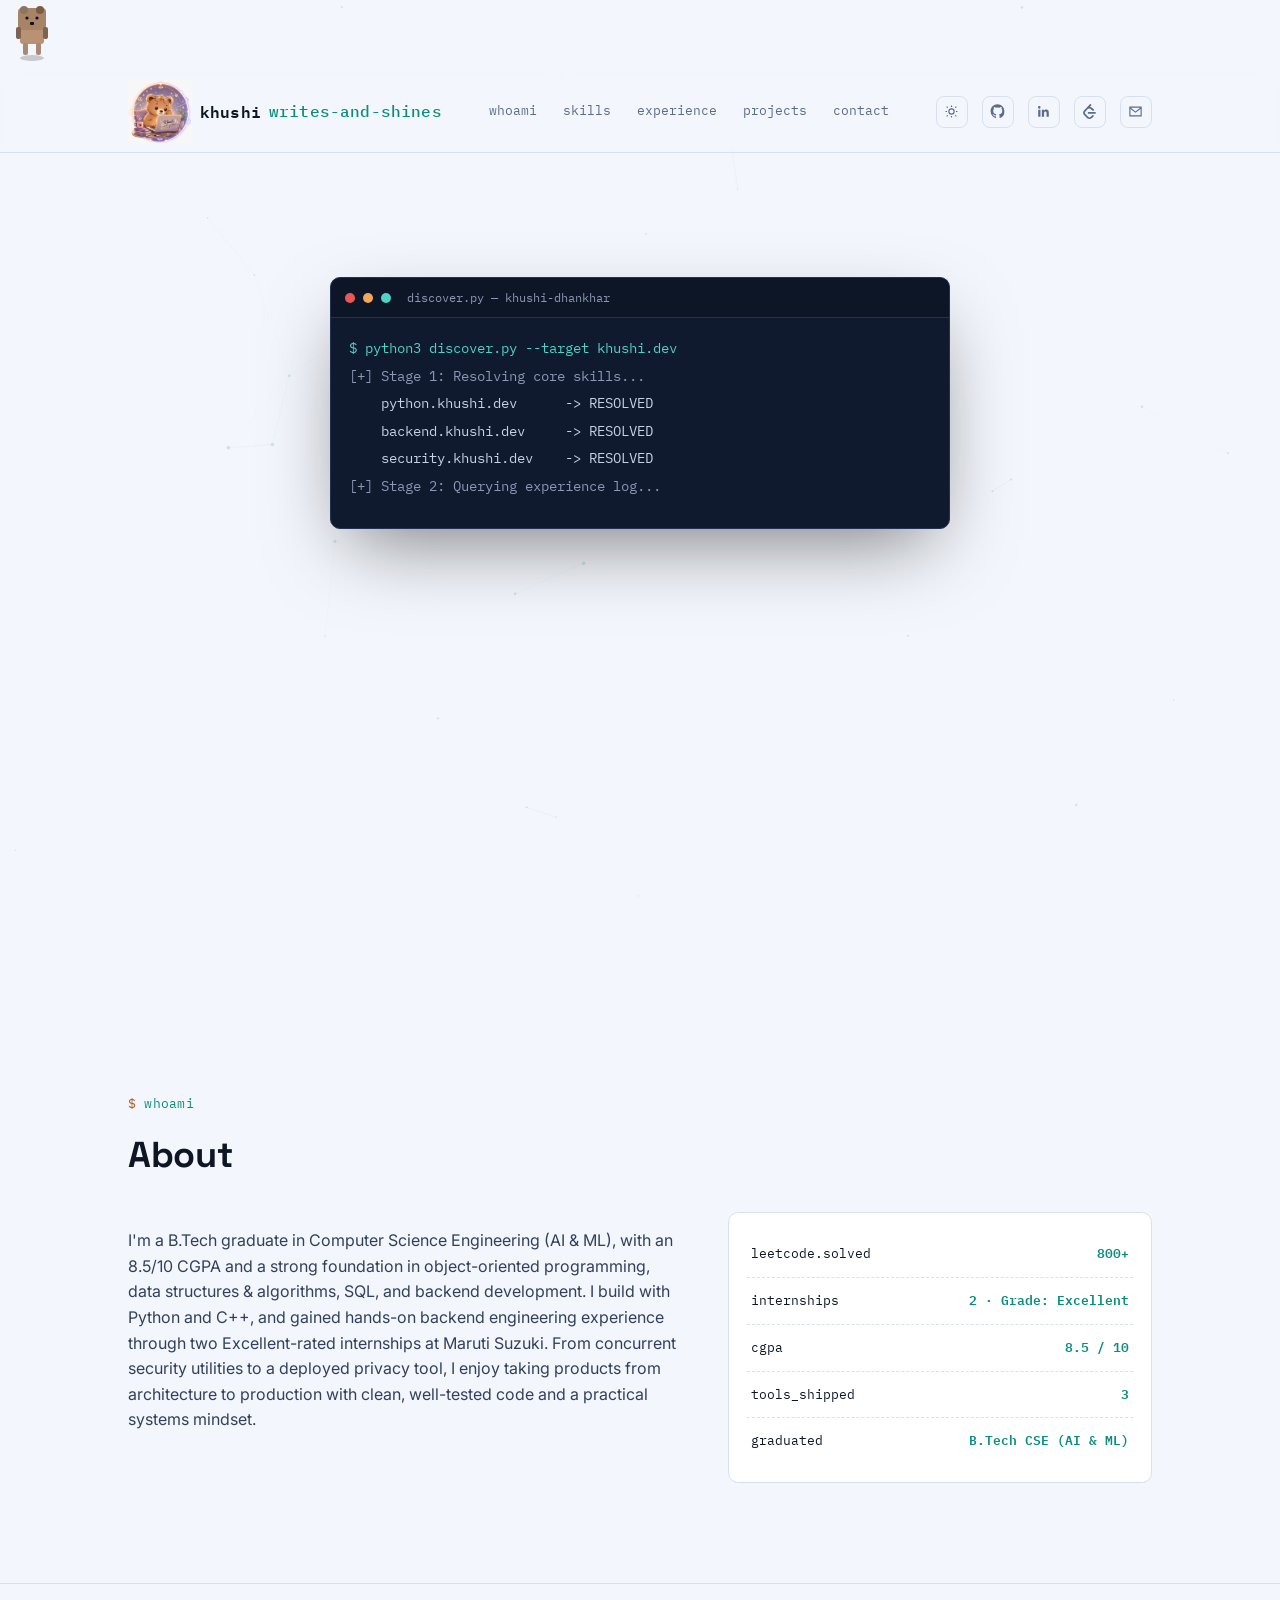
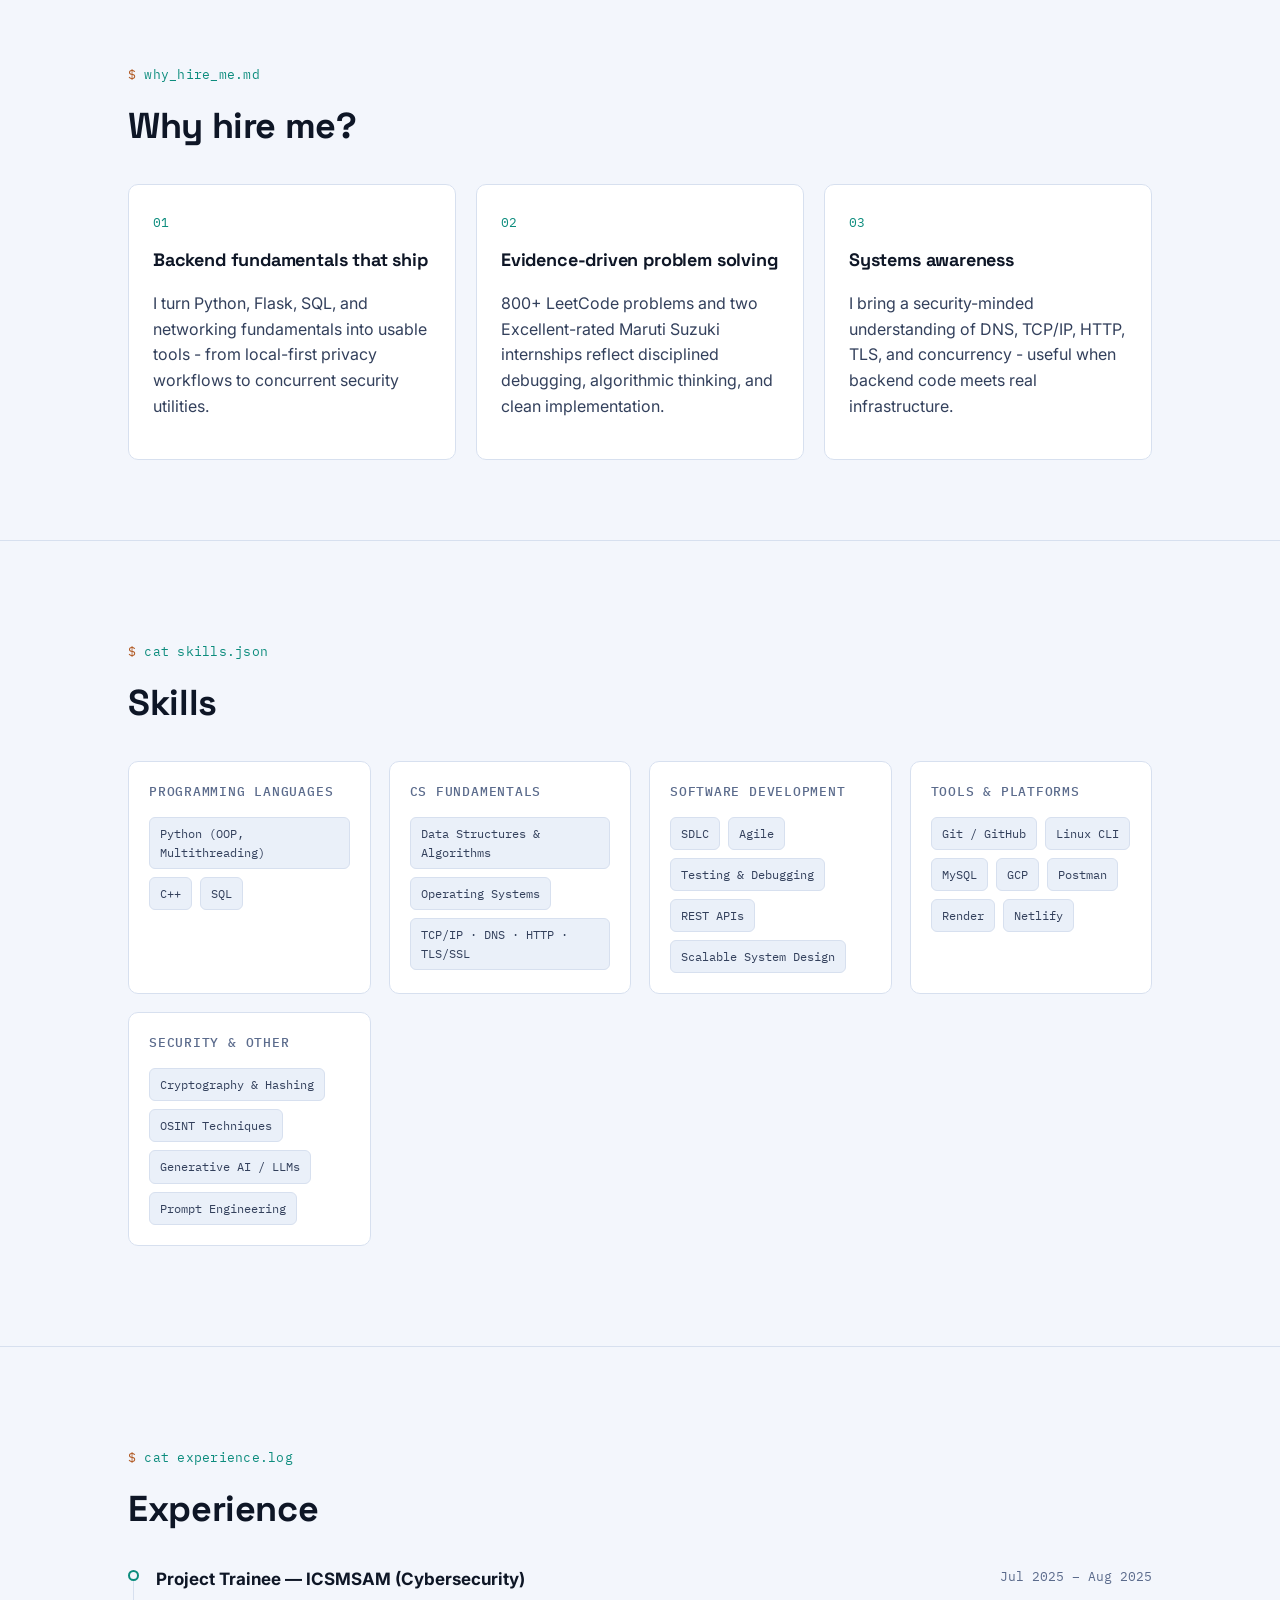
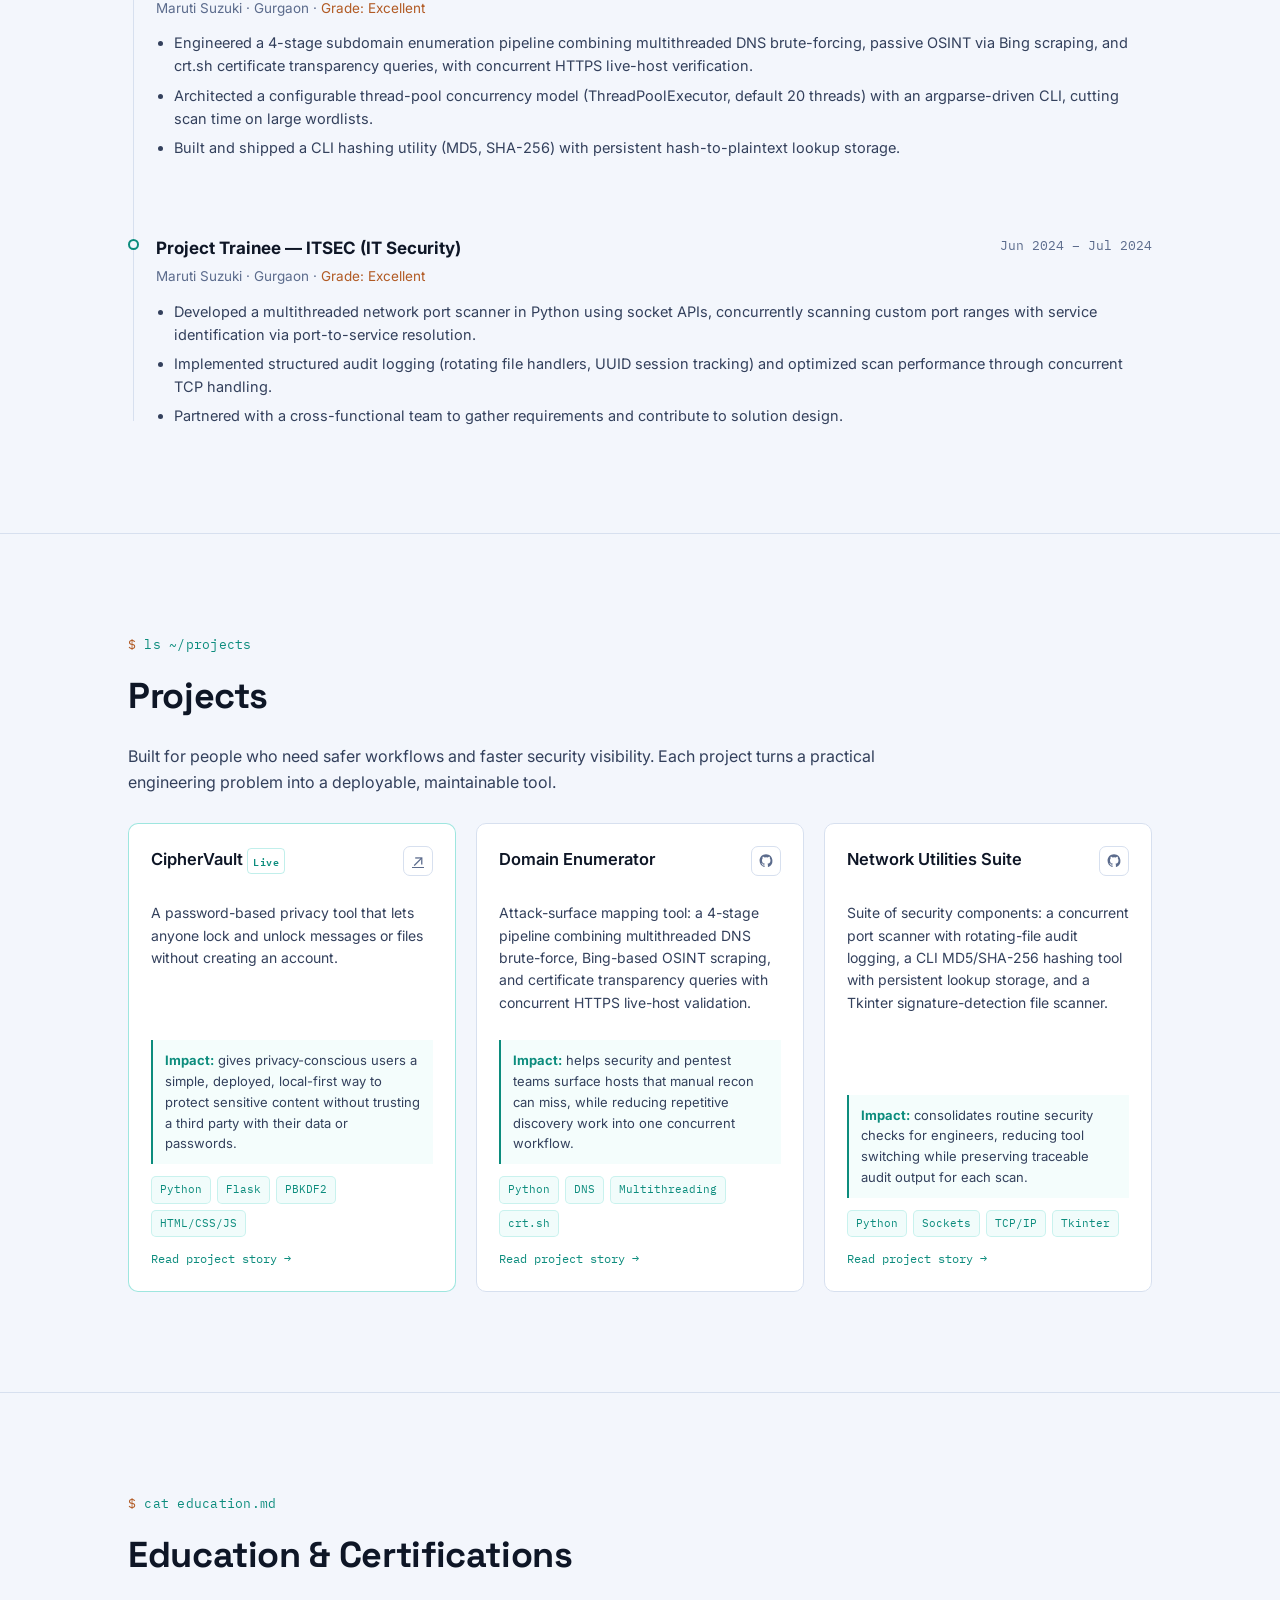
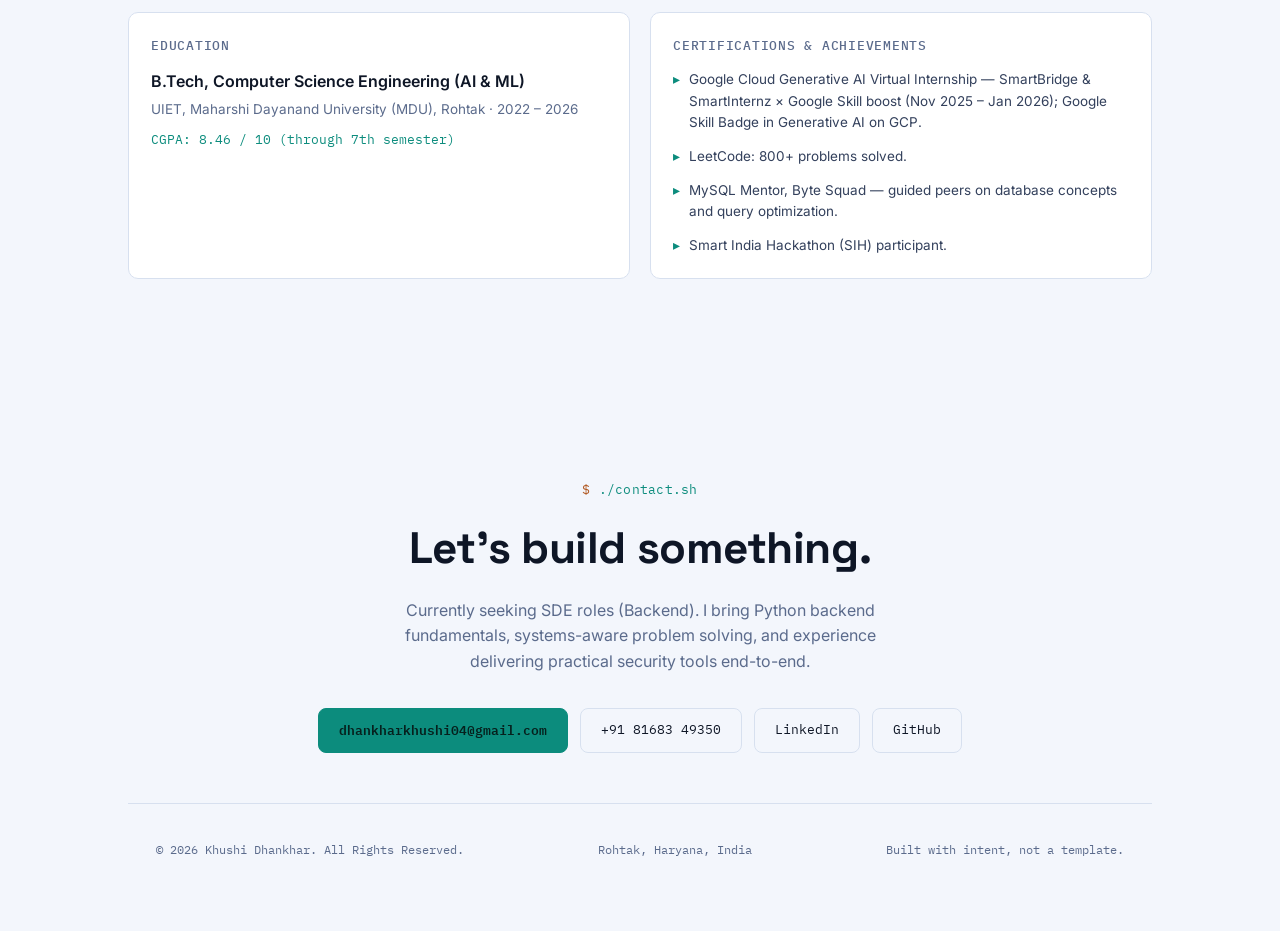
==== commit 85c2800c: "added resume and updated in file" ====
--- a/index.html
+++ b/index.html
@@ -90,7 +90,7 @@
     <div class="hero-role mono" id="heroRole">Software Developer | Python, Backend &amp; Web Technologies</div>
     <div class="hero-loc" id="heroLoc">B.Tech CSE (AI &amp; ML) Graduate · Currently seeking: SDE roles (Backend)</div>
     <div class="hero-cta" id="heroCta">
-      <a class="btn primary" href="assets/Khushi_Dhankhar_Resume.pdf" target="_blank" rel="noopener">Download Resume</a>
+      <a class="btn primary" href="assets/Khushi_Dhankhar_Resume_ATS.pdf" target="_blank" rel="noopener">Download Resume</a>
       <a class="btn" href="https://github.com/KhushiDhankhar" target="_blank" rel="noopener">GitHub</a>
       <a class="btn" href="projects.html">View Projects</a>
     </div>
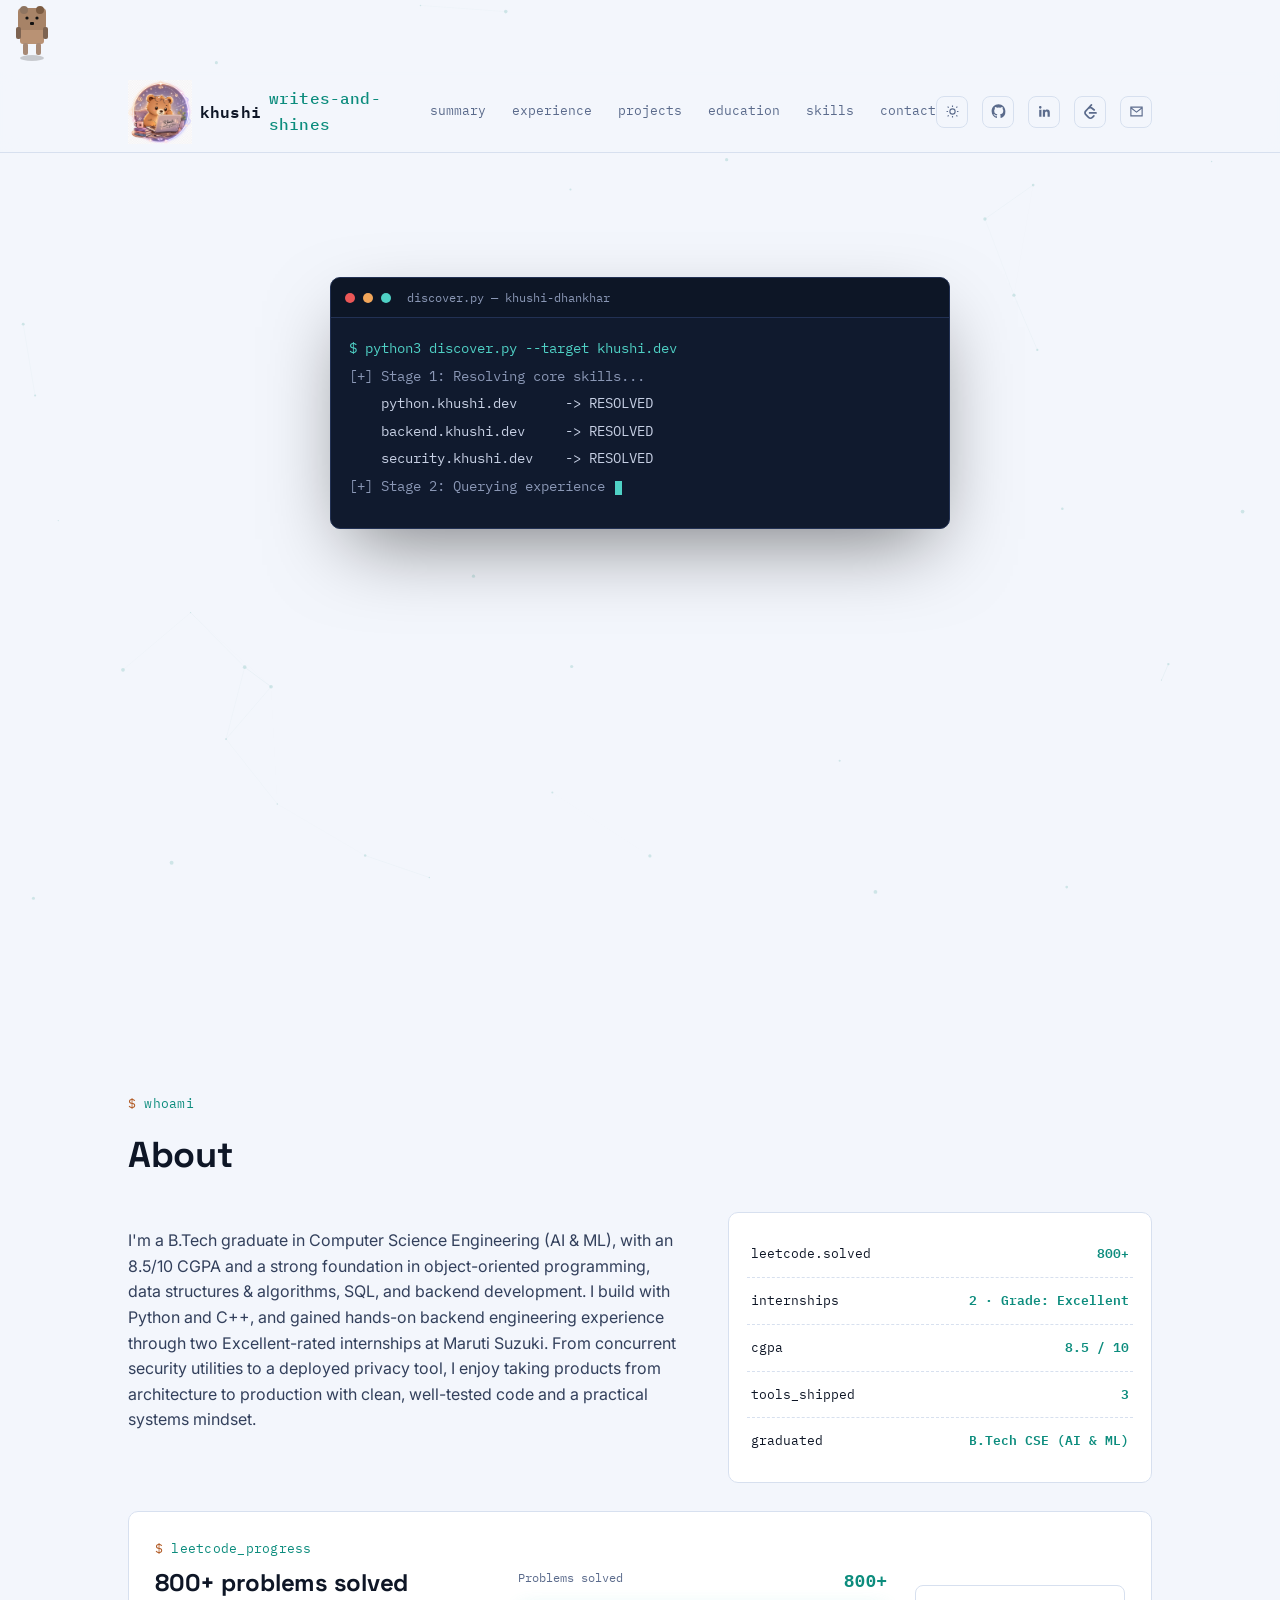
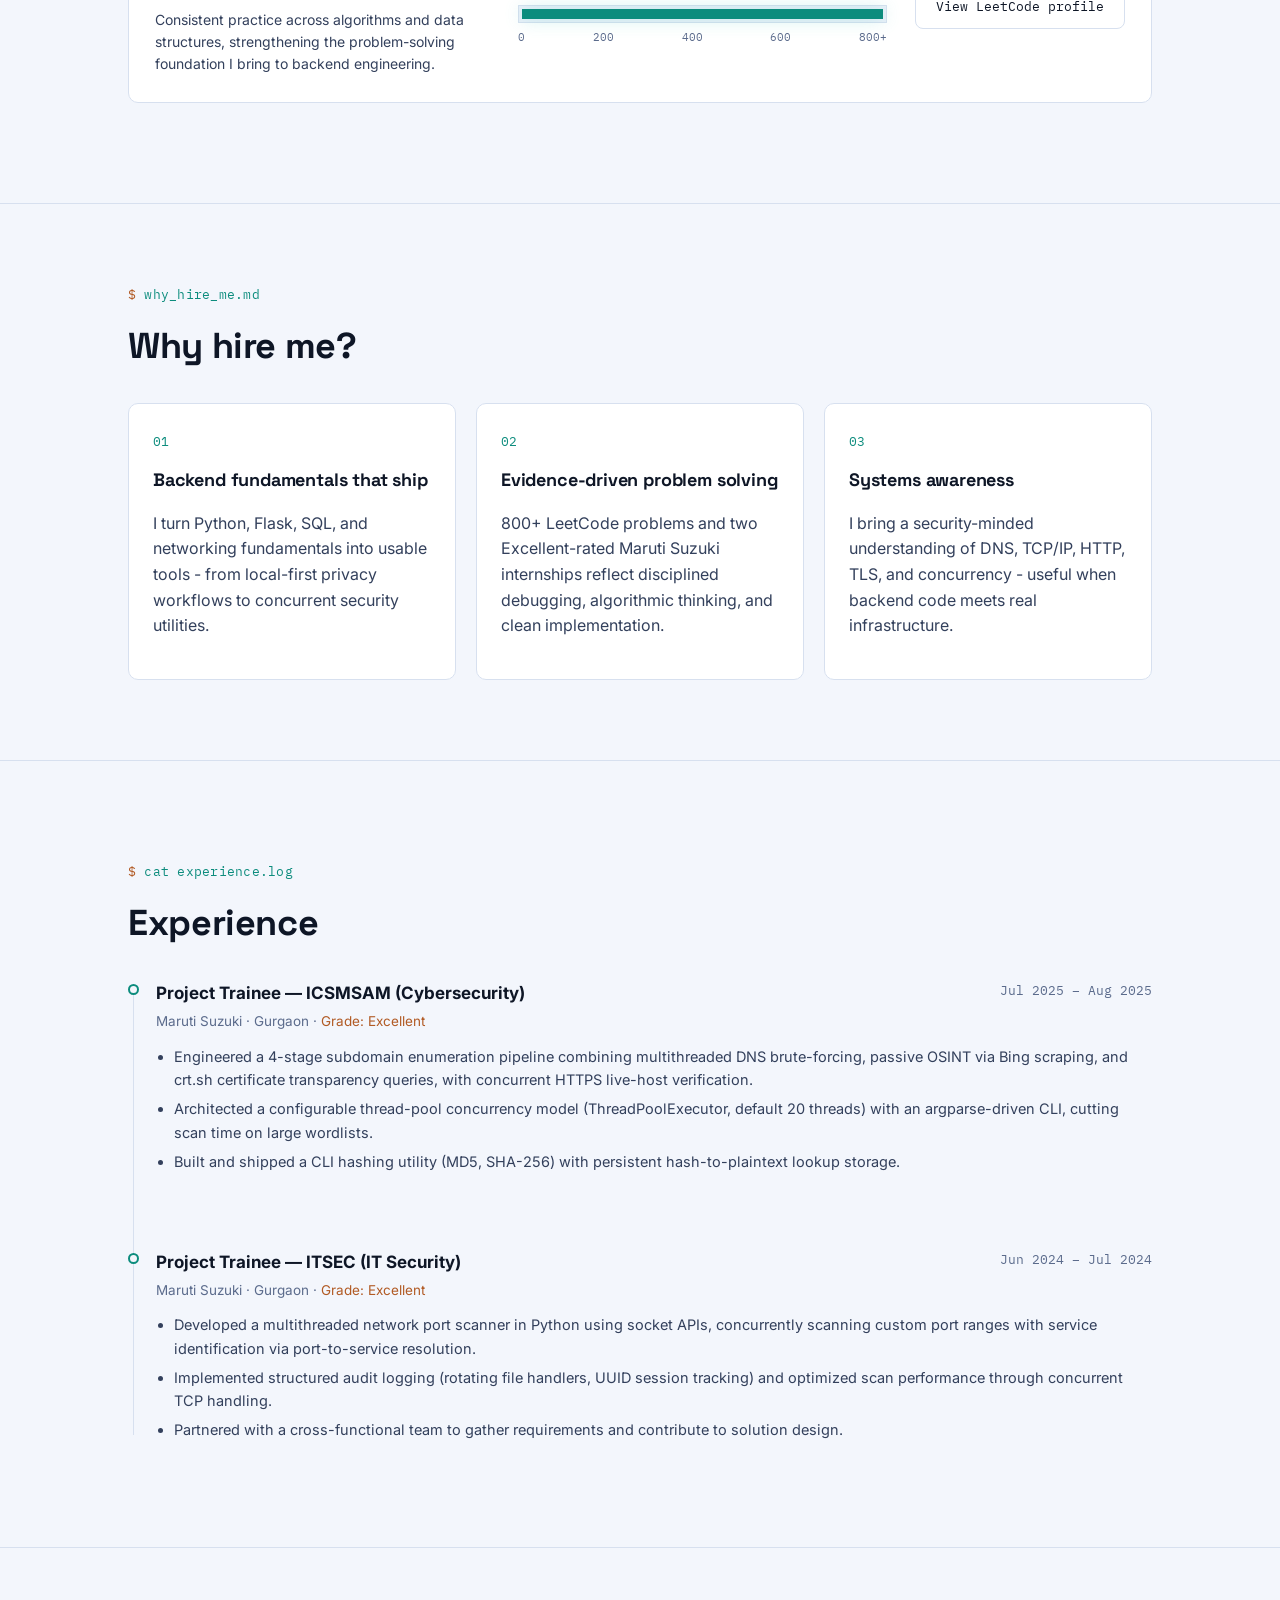
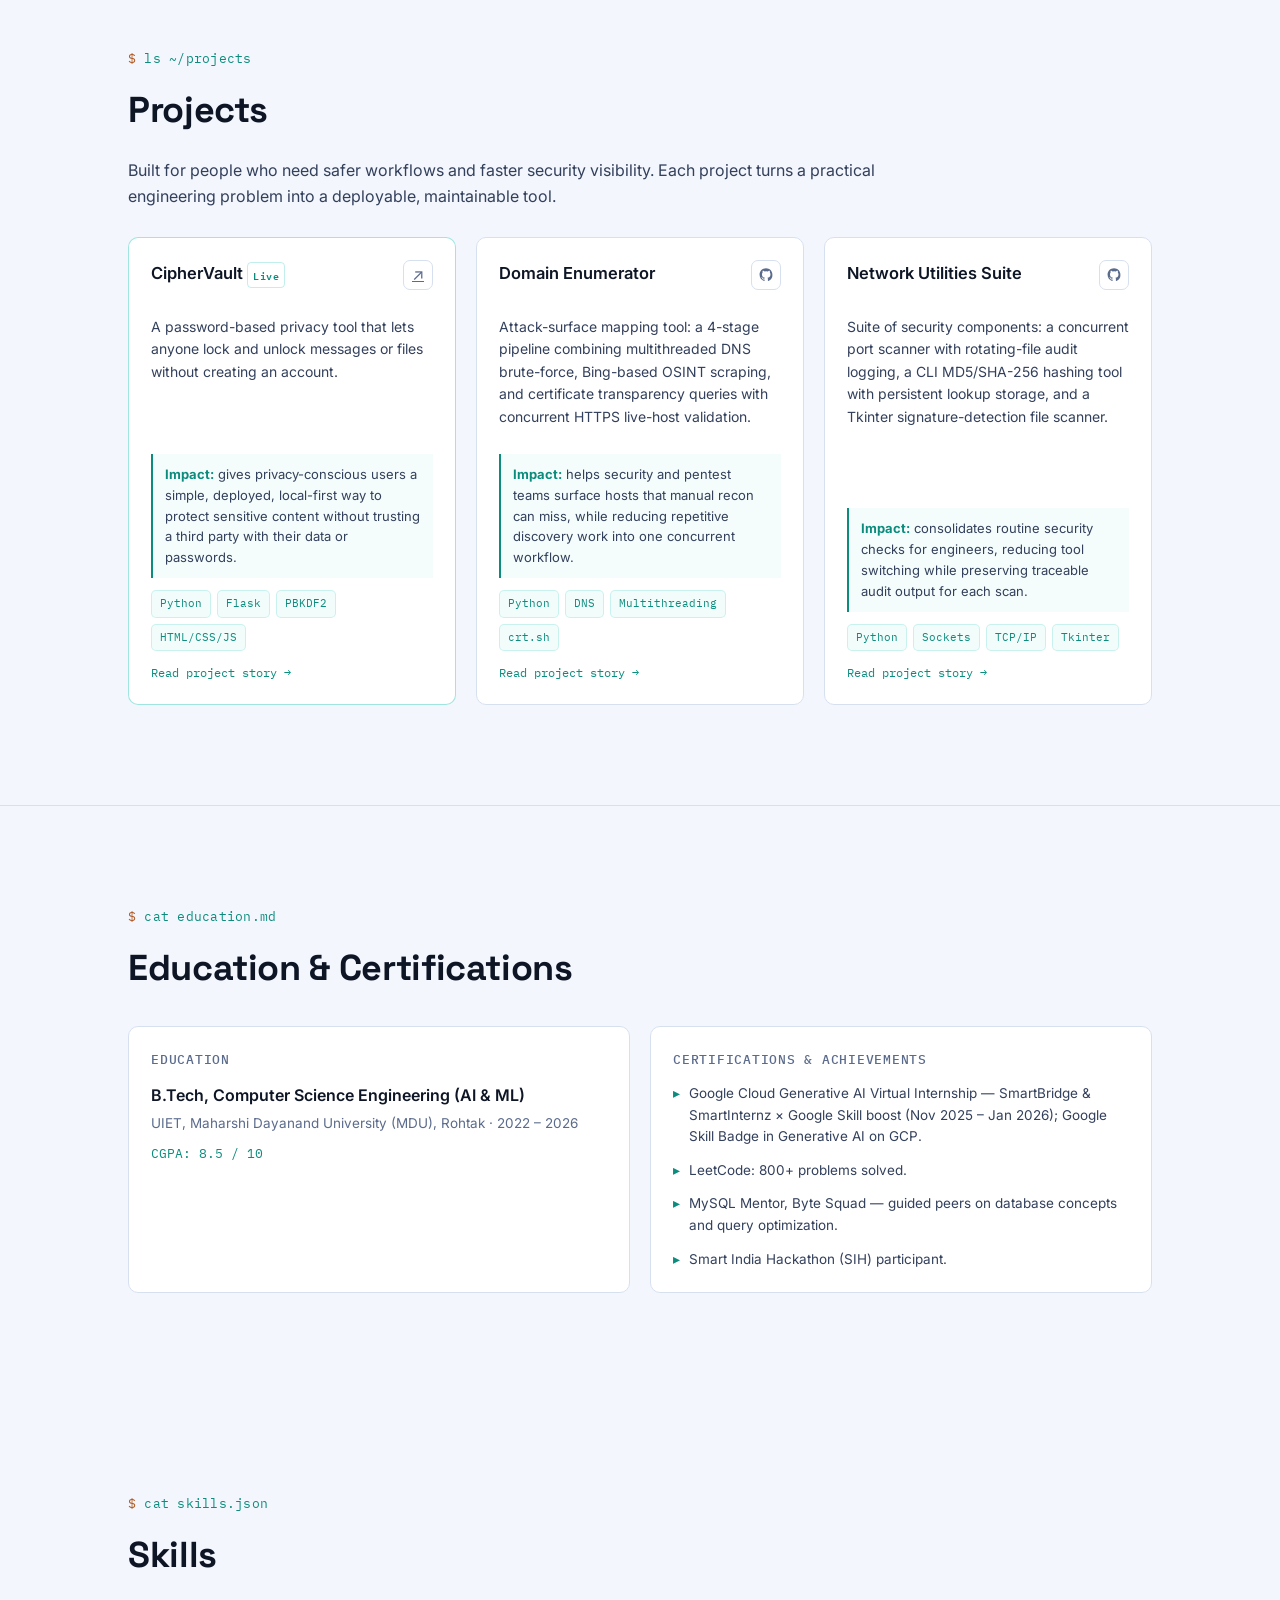
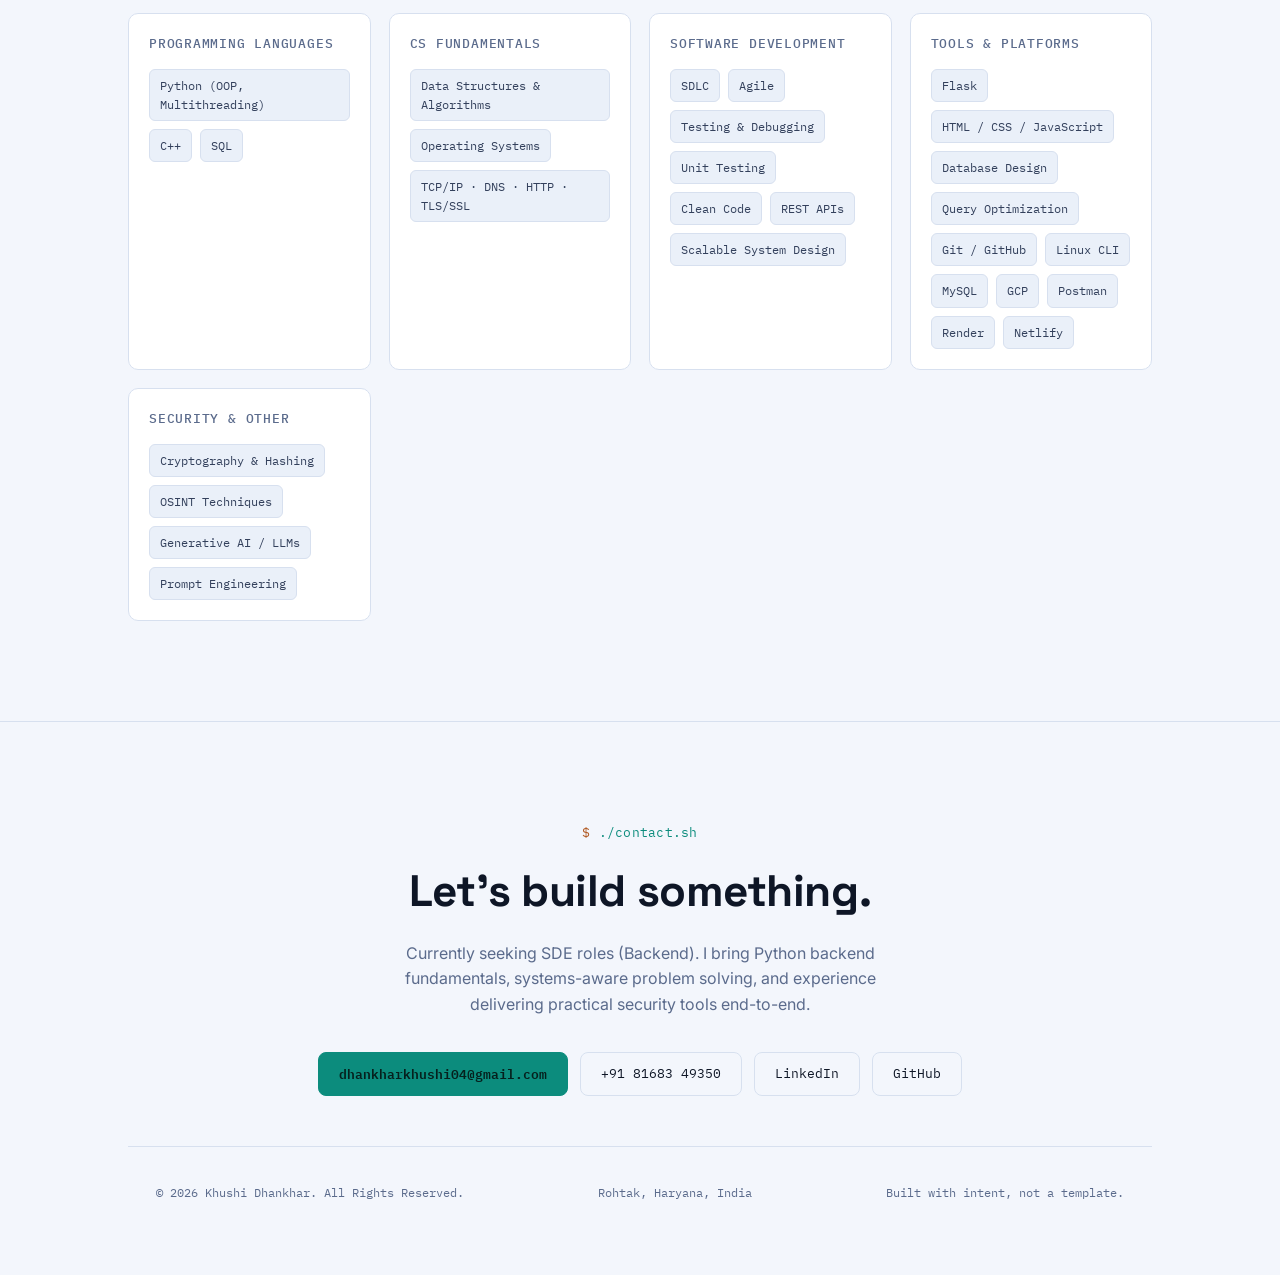
==== commit f79e2540: "reorder the portfolio section according to resume and add leetcode chart, updated readme" ====
--- a/index.html
+++ b/index.html
@@ -45,10 +45,11 @@
       khushi<span class="logo-accent">Writes-And-Shines</span>
     </a>
     <nav class="links">
-      <a href="#about">whoami</a>
-      <a href="#skills">skills</a>
+      <a href="#about">summary</a>
       <a href="#experience">experience</a>
       <a href="projects.html">projects</a>
+      <a href="#education">education</a>
+      <a href="#skills">skills</a>
       <a href="#contact">contact</a>
     </nav>
     <nav class="icons">
@@ -120,6 +121,19 @@
           <div class="stat-row"><span>graduated</span><span class="val">B.Tech CSE (AI &amp; ML)</span></div>
         </div>
       </div>
+      <article class="leetcode-spotlight fade-up" aria-labelledby="leetcode-title">
+        <div>
+          <div class="eyebrow">leetcode_progress</div>
+          <h3 id="leetcode-title">800+ problems solved</h3>
+          <p>Consistent practice across algorithms and data structures, strengthening the problem-solving foundation I bring to backend engineering.</p>
+        </div>
+        <div class="leetcode-chart" role="img" aria-label="LeetCode progress chart showing at least 800 problems solved">
+          <div class="chart-label"><span>Problems solved</span><strong>800+</strong></div>
+          <div class="chart-track"><span class="chart-fill"></span></div>
+          <div class="chart-axis" aria-hidden="true"><span>0</span><span>200</span><span>400</span><span>600</span><span>800+</span></div>
+        </div>
+        <a class="btn" href="https://leetcode.com/u/khushi_915/" target="_blank" rel="noopener">View LeetCode profile</a>
+      </article>
     </div>
   </section>
 
@@ -163,6 +177,8 @@
             <span class="chip">SDLC</span>
             <span class="chip">Agile</span>
             <span class="chip">Testing &amp; Debugging</span>
+            <span class="chip">Unit Testing</span>
+            <span class="chip">Clean Code</span>
             <span class="chip">REST APIs</span>
             <span class="chip">Scalable System Design</span>
           </div>
@@ -170,6 +186,10 @@
         <div class="skill-card fade-up">
           <h3>Tools &amp; Platforms</h3>
           <div class="chips">
+            <span class="chip">Flask</span>
+            <span class="chip">HTML / CSS / JavaScript</span>
+            <span class="chip">Database Design</span>
+            <span class="chip">Query Optimization</span>
             <span class="chip">Git / GitHub</span>
             <span class="chip">Linux CLI</span>
             <span class="chip">MySQL</span>
@@ -285,7 +305,7 @@
           <h3>Education</h3>
           <div class="degree">B.Tech, Computer Science Engineering (AI &amp; ML)</div>
           <div class="school">UIET, Maharshi Dayanand University (MDU), Rohtak · 2022 – 2026</div>
-          <div class="cgpa">CGPA: 8.46 / 10 (through 7th semester)</div>
+          <div class="cgpa">CGPA: 8.5 / 10</div>
         </div>
         <div class="edu-card fade-up">
           <h3>Certifications &amp; Achievements</h3>
--- a/css/impact.css
+++ b/css/impact.css
@@ -1,4 +1,9 @@
 .why-hire-section{padding-top:80px;padding-bottom:80px}
+.leetcode-spotlight{margin-top:28px;background:var(--panel);border:1px solid var(--line);border-radius:var(--radius);padding:26px;display:grid;grid-template-columns:1fr 1.1fr auto;gap:28px;align-items:center}
+.leetcode-spotlight .eyebrow{margin-bottom:6px}.leetcode-spotlight h3{font-size:24px;margin-bottom:6px}.leetcode-spotlight p{margin:0;color:var(--body-text);font-size:14px}
+.leetcode-chart{min-width:0}.chart-label{display:flex;justify-content:space-between;gap:12px;font-family:'IBM Plex Mono',monospace;font-size:12px;color:var(--muted);margin-bottom:8px}.chart-label strong{color:var(--signal);font-size:18px}
+.chart-track{height:18px;border:1px solid var(--line);background:var(--panel-2);padding:3px}.chart-fill{display:block;width:100%;height:100%;background:var(--signal);box-shadow:0 0 18px rgba(79,209,197,.32)}
+.chart-axis{display:flex;justify-content:space-between;margin-top:6px;font-family:'IBM Plex Mono',monospace;font-size:11px;color:var(--muted)}
 .why-grid{display:grid;grid-template-columns:repeat(3,1fr);gap:20px}
 .why-card{background:var(--panel);border:1px solid var(--line);border-radius:var(--radius);padding:24px}
 .why-card h3{font-size:18px;margin:12px 0 8px}.why-card p,.section-intro{color:var(--body-text)}
@@ -11,4 +16,5 @@
 .projects-hero{position:relative;z-index:1;padding:90px 0 58px;border-bottom:1px solid var(--line)}.projects-hero h1{font-size:clamp(36px,6vw,60px);margin-bottom:14px}.projects-hero p{max-width:720px;color:var(--body-text);font-size:17px}
 .project-list{position:relative;z-index:1;padding:70px 0 100px}.project-detail{background:var(--panel);border:1px solid var(--line);border-radius:var(--radius);padding:30px;margin-bottom:24px;scroll-margin-top:100px}.project-detail h2{font-size:28px;margin:6px 0 10px}.project-detail>p{color:var(--body-text);max-width:850px}
 .project-kicker{font-family:'IBM Plex Mono',monospace;color:var(--signal);font-size:12px}.project-detail-grid{display:grid;grid-template-columns:1fr 1fr;gap:30px;margin-top:24px}.project-detail h3{font-size:15px;margin:0 0 8px}.project-detail ul{margin:0;padding-left:18px;color:var(--body-text)}.project-detail li{margin-bottom:8px}.project-actions{display:flex;flex-wrap:wrap;gap:10px;margin-top:25px}
-@media(max-width:800px){.why-grid,.project-detail-grid{grid-template-columns:1fr}}
+main#top{display:flex;flex-direction:column}main#top>.hero{order:0}main#top>#about,main#top>#why-hire{order:1}main#top>#experience{order:2}main#top>#projects{order:3}main#top>#education{order:4}main#top>#skills{order:5}main#top>footer{order:6}
+@media(max-width:800px){.why-grid,.project-detail-grid,.leetcode-spotlight{grid-template-columns:1fr}.leetcode-spotlight{gap:18px}}
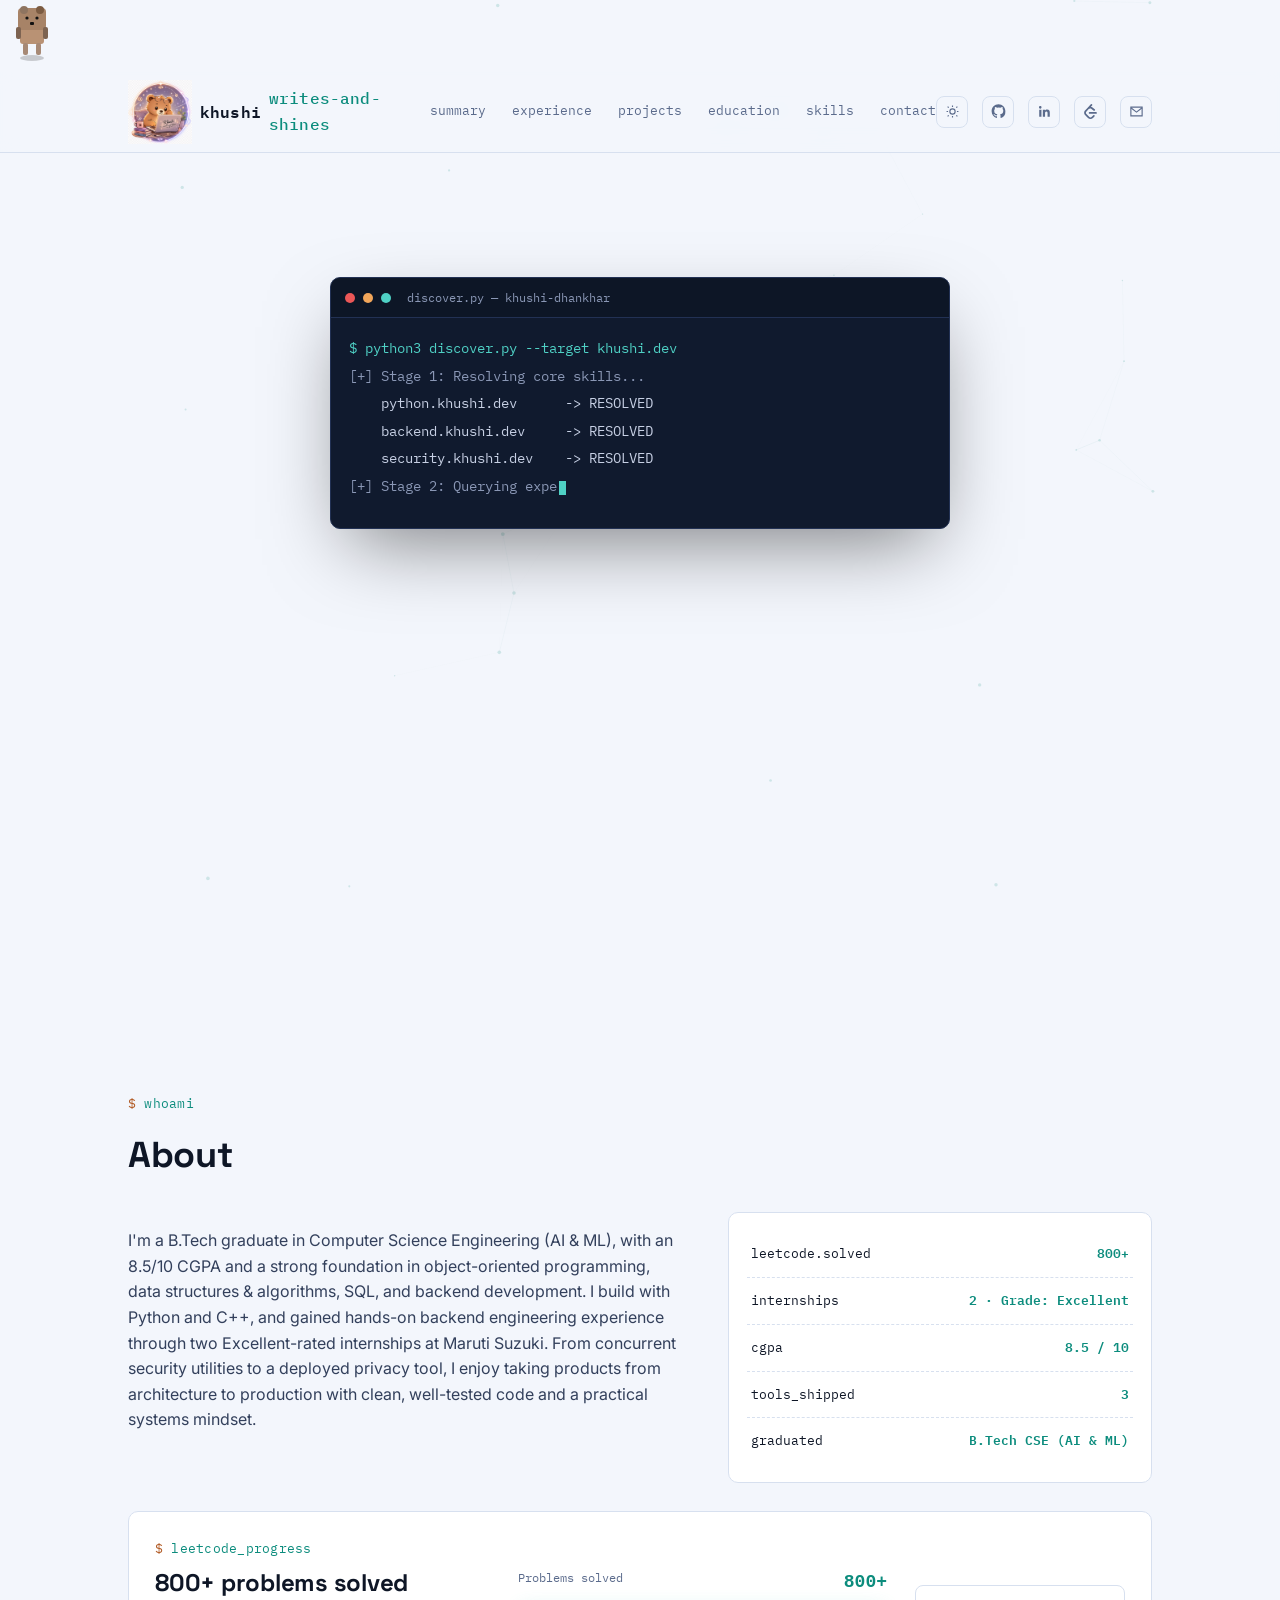
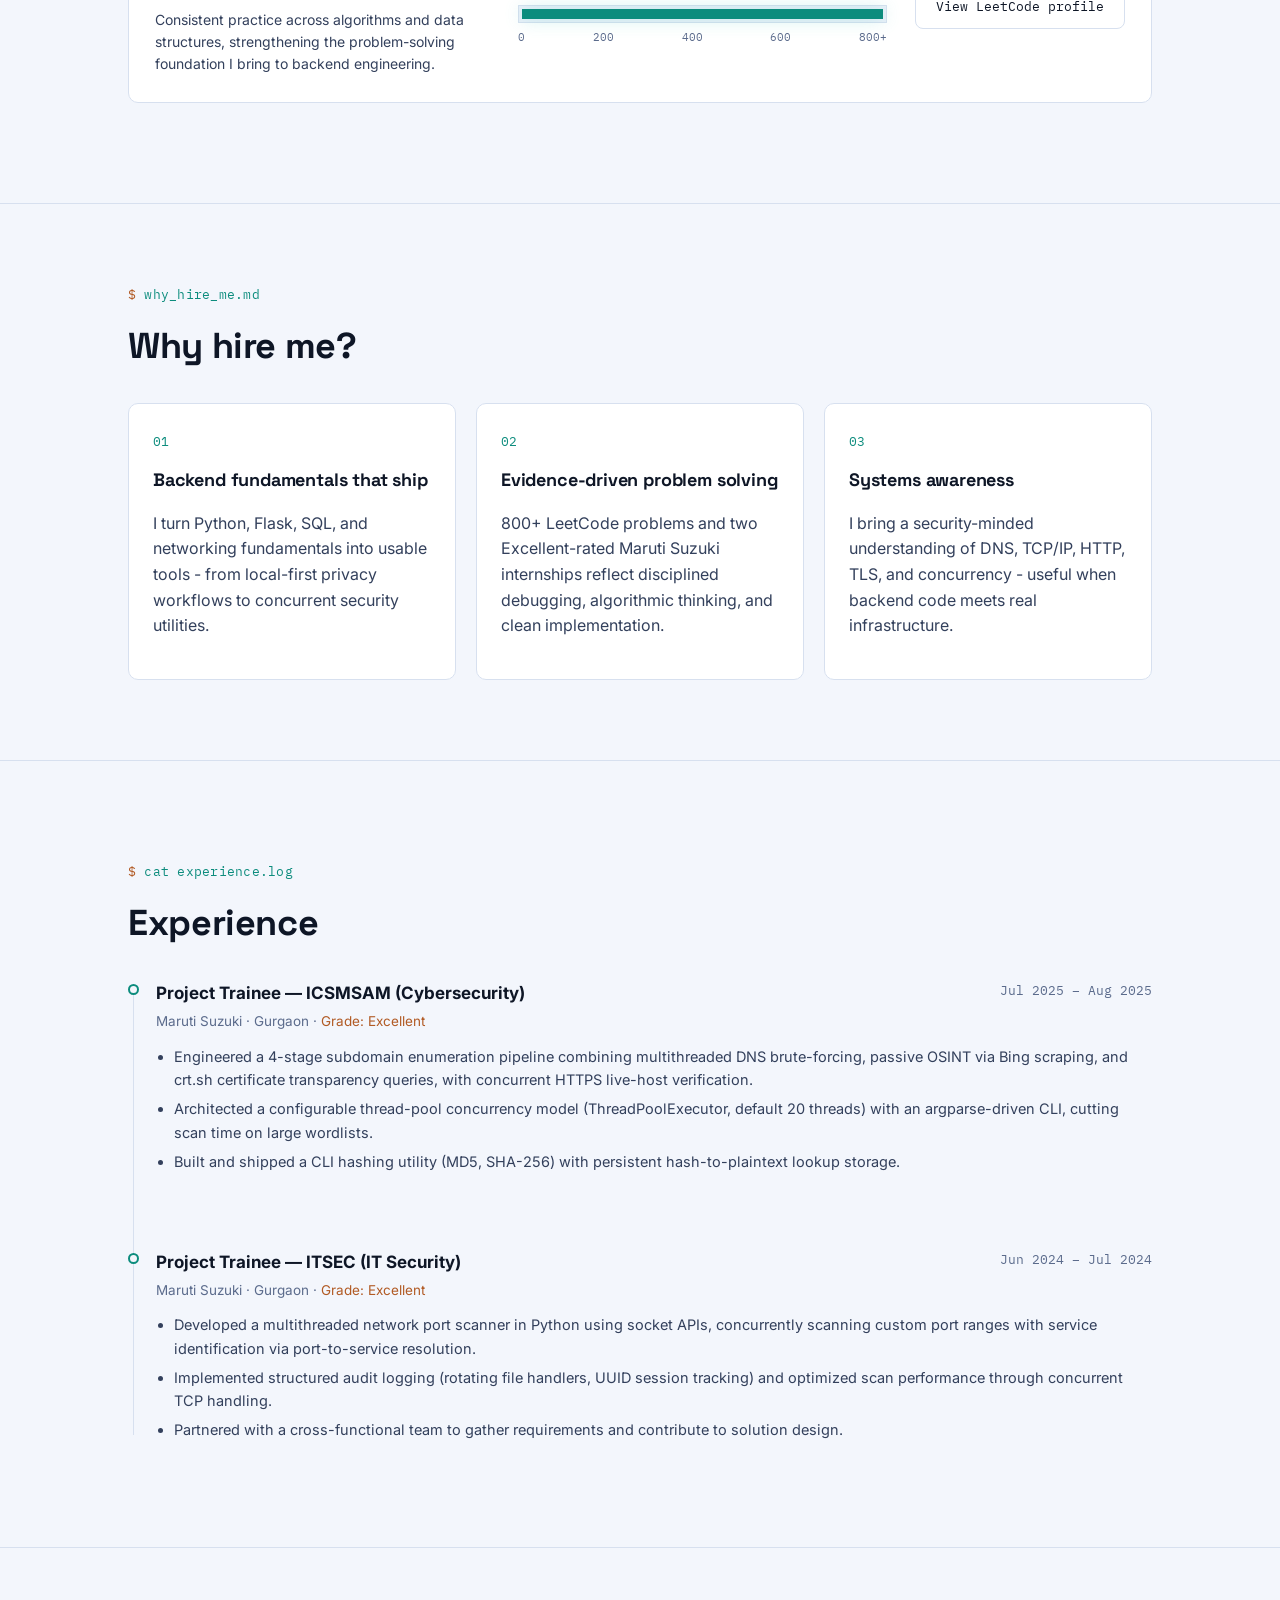
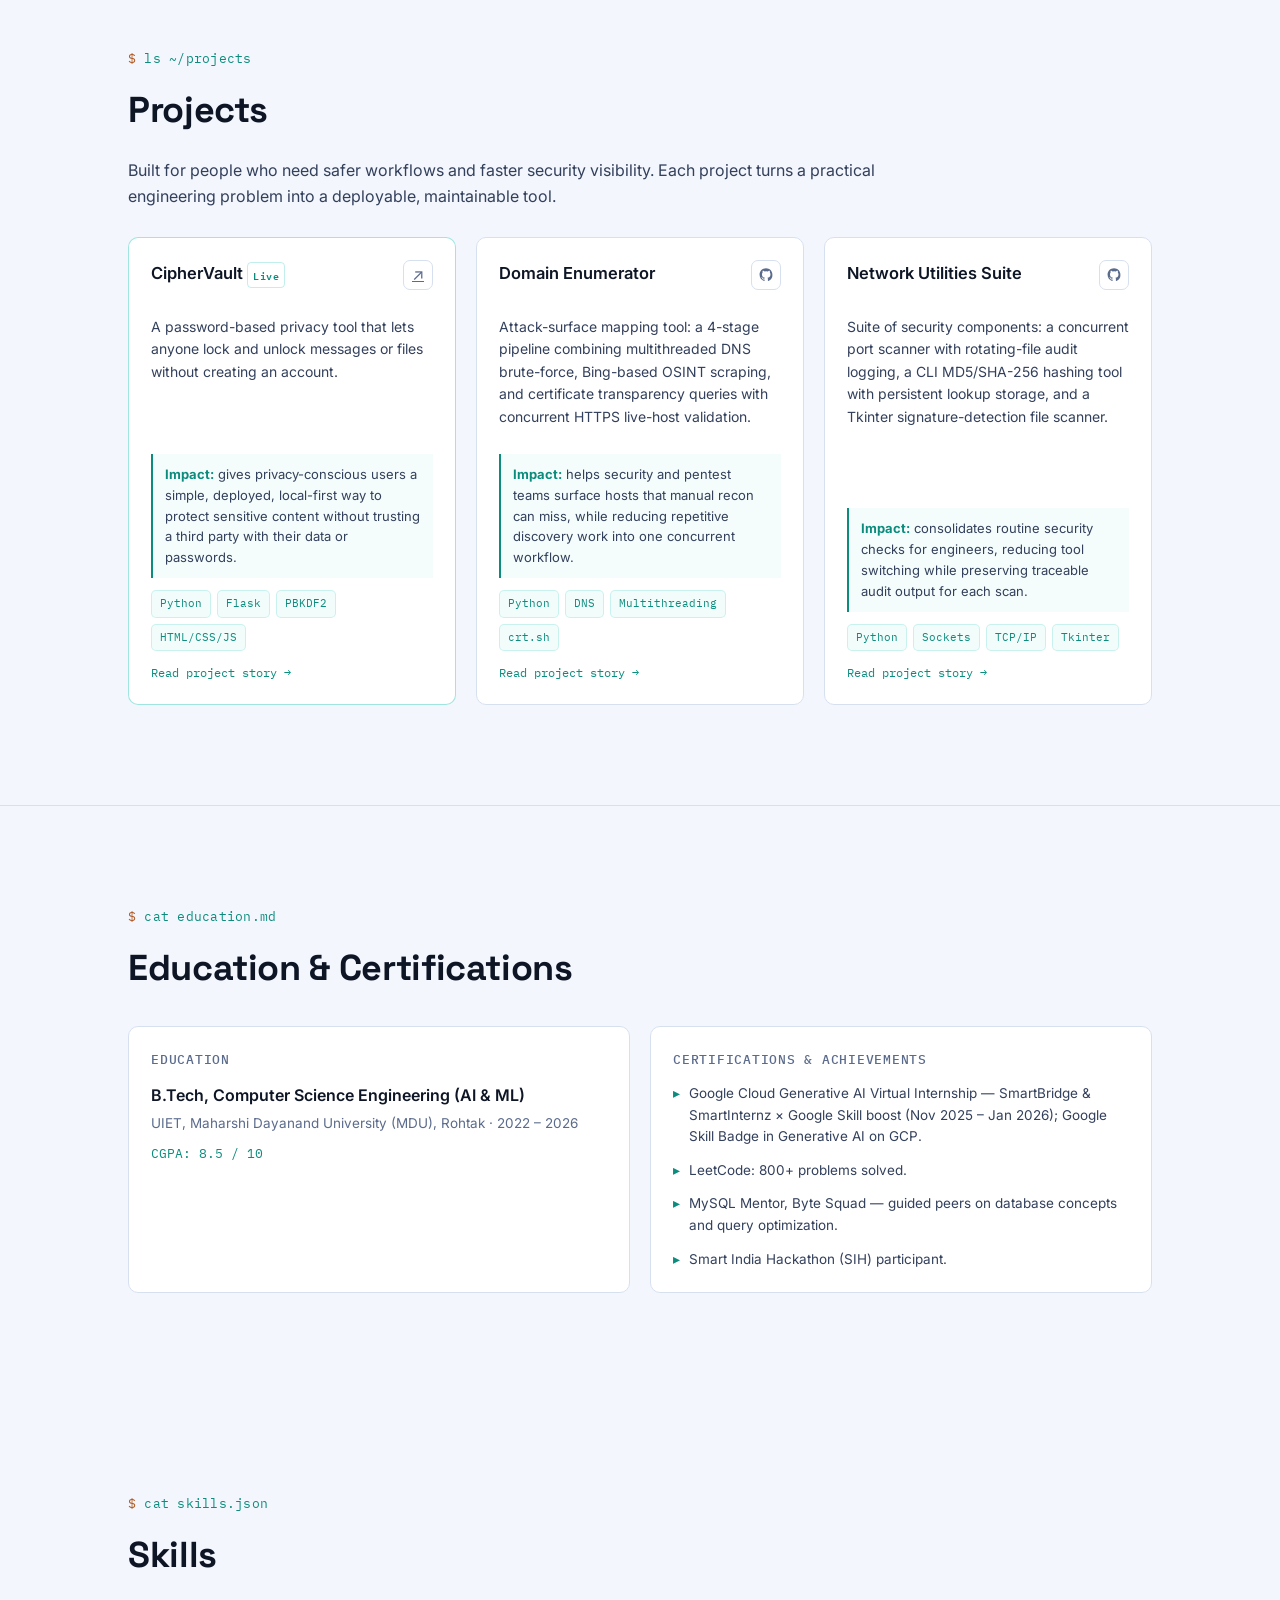
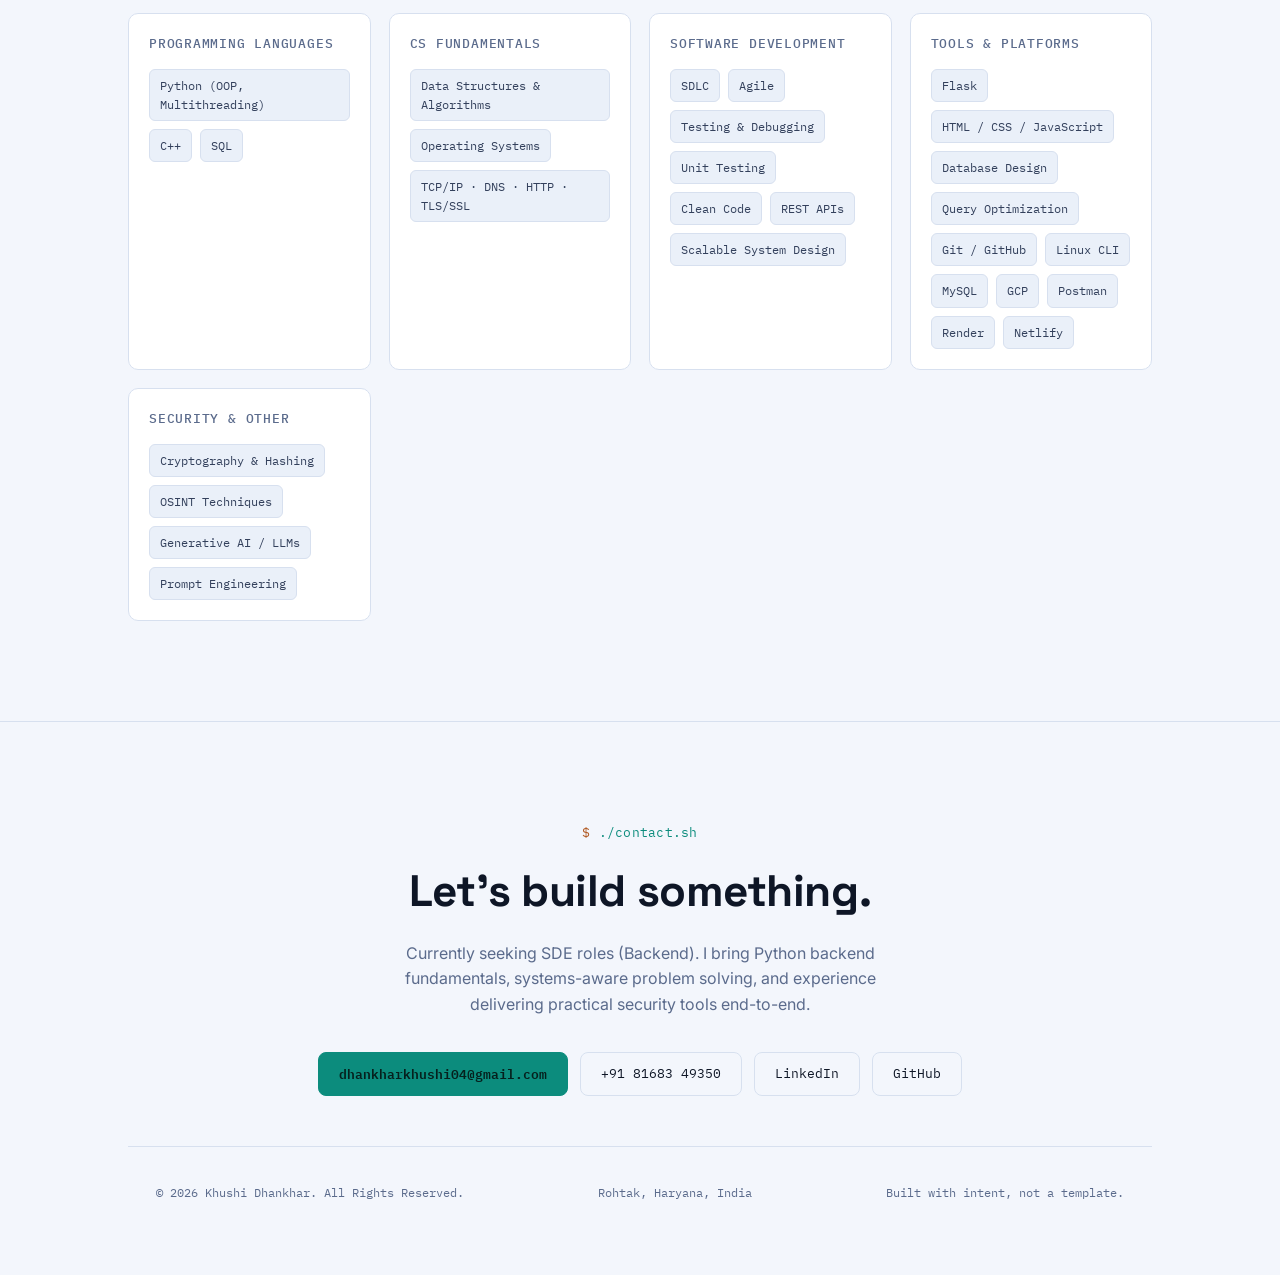
==== commit a70b65c2: "made the website responsive" ====
--- a/index.html
+++ b/index.html
@@ -20,6 +20,7 @@
 <link rel="stylesheet" href="css/education.css">
 <link rel="stylesheet" href="css/footer.css">
 <link rel="stylesheet" href="css/impact.css">
+<link rel="stylesheet" href="css/responsive.css">
 
 </head>
 <body>
--- a/css/responsive.css
+++ b/css/responsive.css
@@ -0,0 +1,60 @@
+@media (max-width: 960px) {
+  nav.links { gap: 16px; }
+  nav.links a { font-size: 12px; }
+  .logo-mark { width: 52px; height: 52px; }
+  header.site .wrap { height: 70px; }
+}
+
+@media (max-width: 760px) {
+  .wrap { padding-left: 20px; padding-right: 20px; }
+  header.site .wrap { height: 64px; }
+  .logo { font-size: 14px; gap: 6px; }
+  .logo-mark { width: 44px; height: 44px; }
+  nav.links { display: none; }
+  nav.icons { gap: 7px; }
+  nav.icons a, .theme-toggle { width: 30px; height: 30px; }
+
+  .hero { min-height: auto; padding: 34px 20px 24px; }
+  .terminal-body { min-height: 180px; padding: 16px 14px 18px; font-size: 12px; }
+  .terminal-title { font-size: 11px; }
+  .hero-name { margin-top: 18px; }
+  .hero-cta { margin-top: 24px; gap: 10px; }
+  .scroll-cue { display: none; }
+
+  section { padding: 68px 0; }
+  .why-hire-section { padding-top: 58px; padding-bottom: 58px; }
+  .projects-hero { padding: 62px 0 40px; }
+  .project-list { padding: 48px 0 72px; }
+  .project-detail { padding: 22px; }
+  .project-detail h2 { font-size: 24px; }
+  .project-actions { margin-top: 20px; }
+
+  .stat-row { gap: 12px; align-items: flex-start; }
+  .stat-row .val { text-align: right; }
+  .leetcode-spotlight { padding: 20px; }
+  .leetcode-spotlight .btn { justify-content: center; }
+  .tl-head { align-items: flex-start; }
+  .tl-date { white-space: normal; }
+  footer { padding: 68px 0 38px; }
+  .foot-bottom { justify-content: center; text-align: center; }
+}
+
+@media (max-width: 480px) {
+  .wrap { padding-left: 16px; padding-right: 16px; }
+  .logo-accent { display: none; }
+  nav.icons a:nth-of-type(1), nav.icons a:nth-of-type(2) { display: none; }
+  .hero-role { font-size: 12px; }
+  .hero-loc { font-size: 13px; }
+  .hero-cta, .contact-row, .project-actions { width: 100%; }
+  .hero-cta .btn, .contact-row .btn, .project-actions .btn { width: 100%; justify-content: center; }
+  .terminal-body { min-height: 168px; font-size: 11px; }
+  .terminal-title { max-width: 190px; overflow: hidden; text-overflow: ellipsis; white-space: nowrap; }
+  section { padding: 54px 0; }
+  h2.sec-title { margin-bottom: 20px; }
+  .proj-card, .edu-card, .skill-card, .why-card { padding: 18px; }
+  .project-detail { padding: 18px; }
+  .chart-axis { font-size: 10px; }
+  .chart-label strong { font-size: 16px; }
+  .tl-role { font-size: 16px; }
+  .tl-item ul { padding-left: 16px; }
+}
